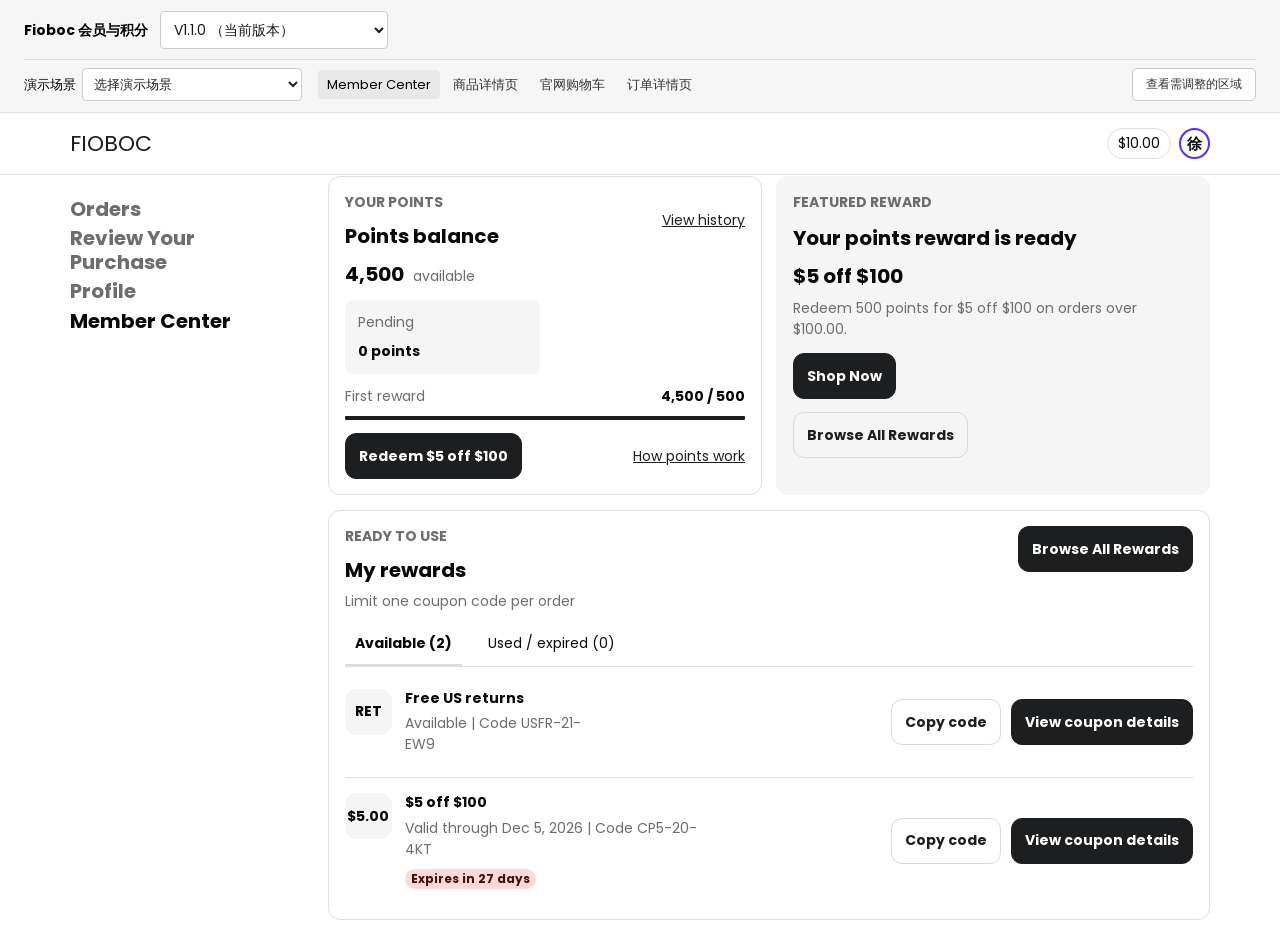
==== index.html @ 34e27735 "订单详情页积分显示调整" ====
<!doctype html>
<html lang="zh-CN">
<head>
<meta charset="utf-8"><meta name="viewport" content="width=device-width,initial-scale=1">
<title>FIOBOC 会员积分原型 · 会员中心、Rewards 与官网购物流程</title>
<link rel="stylesheet" href="./assets/styles.css">
</head>
<body data-project-version="1.1.0">
<header class="reviewbar">
  <div class="review-title">
    <label for="project-version"><strong>Fioboc 会员与积分</strong></label>
    <select id="project-version" aria-label="项目版本">
      <option value="1.1.0" selected>V1.1.0 （当前版本）</option>
      <option value="1.0.0">V1.0.0 （2026-11-04已交付）</option>
    </select>
  </div>
  <div class="current-review-tools">
    <label class="current-demo-controls" for="current-demo-scenario">
      演示场景
      <select id="current-demo-scenario">
        <option value="">选择演示场景</option>
        <optgroup label="Member Center">
          <option value="member-return">Free US returns · 使用退货券</option>
        </optgroup>
        <optgroup label="商品详情页">
          <option value="product-vip2">VIP2 已登录 · 会员基础折扣</option>
          <option value="product-guest">未登录 · 立即加入会员</option>
        </optgroup>
        <optgroup label="官网购物车">
          <option value="cart-rules">购物车 · 查看积分制度</option>
        </optgroup>
        <optgroup label="订单详情页">
          <option value="DEMO-26093">订单积分 · 待入账</option>
          <option value="DEMO-26095">订单积分 · 已入账</option>
          <option value="DEMO-26094">已取消订单 · 隐藏积分</option>
          <option value="DEMO-26096">一件已入账 · 一件待入账</option>
          <option value="DEMO-26097">一件已取消 · 一件待入账</option>
        </optgroup>
      </select>
    </label>
    <nav class="current-prototype-nav" aria-label="V1.1.0 原型页面">
      <button type="button" id="current-member-tab" aria-pressed="true">Member Center</button>
      <button type="button" id="current-product-tab" aria-pressed="false">商品详情页</button>
      <button type="button" id="current-cart-tab" aria-pressed="false">官网购物车</button>
      <button type="button" id="current-order-tab" aria-pressed="false">订单详情页</button>
    </nav>
    <button type="button" id="review-changes-toggle" class="review-changes-toggle" aria-pressed="false" aria-controls="review-changes-summary">查看需调整的区域</button>
  </div>
</header>
<main id="current-prototype" aria-label="V1.1.0 原型">
  <div class="return-member" id="current-member-content" lang="en">
    <header class="return-member-header">
      <div class="return-member-shell return-member-header-row">
        <span class="return-member-brand">FIOBOC</span>
        <div class="return-member-account">
          <span class="return-member-credit">$10.00</span>
          <span class="return-member-avatar" aria-label="Account avatar">徐</span>
        </div>
      </div>
    </header>
    <div class="return-member-shell return-member-layout">
      <aside class="return-member-nav" aria-label="Account sections">
        <button type="button" id="current-member-orders">Orders</button>
        <span>Review Your<br> Purchase</span>
        <span>Profile</span>
        <strong aria-current="page">Member Center</strong>
      </aside>
      <div class="return-member-content">
        <div class="return-member-overview">
          <section class="return-member-panel" aria-labelledby="return-points-title">
            <div class="return-points-heading">
              <div>
                <p class="return-member-kicker">Your points</p>
                <h1 id="return-points-title">Points balance</h1>
              </div>
              <button type="button" class="return-member-link" disabled>View history</button>
            </div>
            <p class="return-points-total"><strong>4,500</strong> <span>available</span></p>
            <div class="return-pending-points">
              <span>Pending</span>
              <strong>0 points</strong>
            </div>
            <div class="return-points-progress">
              <div><span>First reward</span><strong>4,500 / 500</strong></div>
              <progress aria-label="First reward progress" value="500" max="500"></progress>
            </div>
            <div class="return-points-actions">
              <button type="button" class="return-btn" disabled>Redeem $5 off $100</button>
              <button type="button" class="return-member-link" disabled>How points work</button>
            </div>
          </section>
          <section class="return-member-panel return-featured" aria-labelledby="return-featured-title">
            <p class="return-member-kicker">Featured reward</p>
            <h2 id="return-featured-title">Your points reward is ready</h2>
            <p class="return-featured-value"><strong>$5 off $100</strong></p>
            <p class="return-featured-description">Redeem 500 points for $5 off $100 on orders over $100.00.</p>
            <div class="return-featured-actions">
              <button type="button" class="return-btn" disabled>Shop Now</button>
              <button type="button" class="return-btn return-btn-secondary" disabled>Browse All Rewards</button>
            </div>
          </section>
        </div>
        <section class="return-member-panel return-member-rewards" aria-labelledby="return-rewards-title">
          <div class="return-rewards-heading">
            <div>
              <p class="return-member-kicker">Ready to use</p>
              <h2 id="return-rewards-title">My rewards</h2>
              <p>Limit one coupon code per order</p>
            </div>
            <button type="button" class="return-btn" disabled>Browse All Rewards</button>
          </div>
          <div class="return-reward-filters" role="group" aria-label="Reward status">
            <button type="button" id="return-rewards-available" aria-controls="return-available-list" aria-pressed="true">Available (2)</button>
            <button type="button" id="return-rewards-used" aria-controls="return-used-list" aria-pressed="false">Used / expired (0)</button>
          </div>
          <div id="return-available-list">
            <article class="return-member-reward">
              <div class="return-reward-info">
                <span class="return-reward-icon" aria-hidden="true">RET</span>
                <div>
                  <h3>Free US returns</h3>
                  <p>Available | Code <span id="return-row-code">USFR-21-EW9</span></p>
                </div>
              </div>
              <div class="return-reward-actions">
                <button type="button" class="return-btn return-btn-secondary" data-return-copy="return-row-code">Copy code</button>
                <button type="button" class="return-btn" id="return-details" aria-haspopup="dialog">View coupon details</button>
              </div>
            </article>
            <article class="return-member-reward">
              <div class="return-reward-info">
                <span class="return-reward-icon" aria-hidden="true">$5.00</span>
                <div>
                  <h3>$5 off $100</h3>
                  <p>Valid through Dec 5, 2026 | Code <span id="return-discount-row-code">CP5-20-4KT</span></p>
                  <span class="return-reward-expiry">Expires in 27 days</span>
                </div>
              </div>
              <div class="return-reward-actions">
                <button type="button" class="return-btn return-btn-secondary" data-return-copy="return-discount-row-code">Copy code</button>
                <button type="button" class="return-btn" id="return-discount-details" aria-haspopup="dialog">View coupon details</button>
              </div>
            </article>
          </div>
          <p id="return-used-list" class="return-rewards-empty" hidden>No used or expired rewards.</p>
        </section>
      </div>
    </div>
  </div>

  <section class="order-detail-page" id="current-order-detail" lang="en" aria-label="Order details" hidden></section>

  <dialog class="return-dialog" id="return-discount-dialog" aria-labelledby="return-discount-title">
    <section class="return-coupon" lang="en">
      <header class="return-coupon-heading">
        <h2 id="return-discount-title">$5 off $100</h2>
        <form method="dialog">
          <button type="submit" class="return-coupon-close" aria-label="Close coupon details" autofocus>
            <svg width="18" height="18" viewBox="0 0 20 20" fill="none" aria-hidden="true"><path d="m4 4 12 12M16 4 4 16" stroke="currentColor" stroke-width="1.7" stroke-linecap="round"/></svg>
          </button>
        </form>
      </header>
      <p class="return-coupon-label">Available coupon</p>
      <p>This coupon is valid through Dec 5, 2026.</p>
      <div class="return-code">
        <span>Coupon code</span>
        <strong id="return-discount-code">CP5-20-4KT</strong>
      </div>
      <footer class="return-coupon-actions">
        <button type="button" class="return-btn" data-return-copy="return-discount-code">Copy code</button>
      </footer>
    </section>
  </dialog>

  <dialog class="return-dialog" id="return-dialog" aria-labelledby="return-coupon-title">
    <section id="return-coupon" class="return-coupon" lang="en">
      <header class="return-coupon-heading">
        <h2 id="return-coupon-title">Free US returns</h2>
        <button type="button" id="return-coupon-close" class="return-coupon-close" aria-label="Close coupon details" autofocus>
          <svg width="18" height="18" viewBox="0 0 20 20" fill="none" aria-hidden="true"><path d="m4 4 12 12M16 4 4 16" stroke="currentColor" stroke-width="1.7" stroke-linecap="round"/></svg>
        </button>
      </header>
      <p class="return-coupon-label">Available coupon</p>
      <p>This coupon is valid through its expiration date.</p>
      <div class="return-code">
        <span>Coupon code</span>
        <strong id="return-code-value">USFR-21-EW9</strong>
        <p>Present this coupon code to a store associate for redemption.</p>
      </div>
      <details class="return-terms">
        <summary>Terms &amp; Conditions</summary>
        <p>Contact customer service with your coupon code and original US online order details to request a return.</p>
      </details>
      <footer class="return-coupon-actions">
        <button type="button" class="return-btn" id="return-copy-code">Copy code</button>
        <button type="button" class="return-btn return-btn-secondary" id="return-use">Use</button>
        <span class="return-copy-status" id="return-copy-status" role="status"></span>
      </footer>
    </section>

    <section id="return-composer" class="return-composer" aria-label="新邮件" hidden>
      <header class="return-mail-toolbar">
        <div class="return-mail-window-controls">
          <button type="button" id="return-mail-close" aria-label="关闭新邮件" title="关闭新邮件"></button>
          <span aria-hidden="true"></span><span aria-hidden="true"></span>
        </div>
        <div class="return-mail-tools" aria-hidden="true">
          <span>
            <svg viewBox="0 0 24 24"><path d="M10 5 3 12l7 7v-5c5 0 8 1 11 5 0-8-4-11-11-11Z"/></svg>
            <b>格式</b>
            <svg viewBox="0 0 24 24"><circle cx="12" cy="12" r="9"/><path d="M8 14c2 3 6 3 8 0M9 9h.1m5.8 0h.1"/></svg>
          </span>
          <span><svg viewBox="0 0 24 24"><rect x="2.5" y="4.5" width="19" height="15" rx="2"/><path d="M6 8h2m2 0h7M6 11h2m2 0h7"/></svg>⌄</span>
          <span><svg viewBox="0 0 24 24"><path d="m8 13 7-7a2.4 2.4 0 0 1 3.4 3.4l-9.2 9.2a3.8 3.8 0 0 1-5.4-5.4l10-10m4.6 9.6-7.3 7.3"/></svg>⌄</span>
          <span><svg viewBox="0 0 24 24"><circle cx="12" cy="12" r="9"/><path d="M12 16V8m-4 4 4-4 4 4"/></svg>⌄</span>
        </div>
        <button class="return-mail-send" type="button" aria-label="发送" disabled>
          <svg viewBox="0 0 24 24" aria-hidden="true"><path d="M12 20V4M5 11l7-7 7 7"/></svg>
        </button>
      </header>
      <div class="return-mail-fields">
        <div class="return-mail-field">
          <span>收件人：</span><strong class="return-mail-recipient">service@fioboc.com</strong>
        </div>
        <label class="return-mail-field"><span>抄送：</span><input type="text" autocomplete="off"></label>
        <label class="return-mail-field"><span>主题：</span><input type="text" id="return-mail-subject" lang="en" autocomplete="off"></label>
      </div>
      <textarea id="return-mail-body" lang="en" aria-label="邮件正文" spellcheck="false"></textarea>
    </section>
  </dialog>
</main>
<div id="delivered-prototype" hidden>
<div class="tools"><div class="row wrap"><label for="scenario">演示场景</label><select id="scenario"><option value="vip2">VIP2 · 标准账户</option><option value="member">Member · 待升级</option><option value="vip1">VIP1 · 标准账户</option><option value="vip3">VIP3 · 最高等级</option><option value="new">新客 · 尚未加入</option><option value="low">积分不足 · 120 分</option><option value="downgrade">退款降级 · VIP2 $540</option><option value="expiry">即将到期 / 过期券</option><option value="storecoupon">优惠券 · 已兑换 $5 券</option><option value="legacycredit">历史忠诚度积分 · 50</option><option value="legacycreditzero">历史忠诚度积分 · 已用完</option></select><span class="hint muted">仅使用虚构数据，操作不会影响真实店铺</span></div><nav class="reviewnav" aria-label="原型页面"><button data-action="auth-open" data-id="auth" aria-pressed="false">注册 / 登录</button><button data-action="rewards-guide-open" aria-pressed="false">Rewards 制度介绍</button><button data-role="storefront">官网购物车</button><button data-action="checkout-open" aria-pressed="false">官网结账页</button><button data-role="customer" class="active">账户会员页</button></nav><div class="row"><button id="advance">推进 30 天</button><button id="reset">重置演示</button><button id="desktop" class="active" aria-pressed="true">桌面</button><button id="mobile" aria-pressed="false">手机</button></div></div>
<div id="stage" class="stage"></div><div id="modalhost"></div><div id="toasthost" aria-live="polite"></div>
</div>
<script src="./assets/prototype.js"></script>
<script src="./assets/app.js"></script>
</body>
</html>
---- assets/styles.css ----
:root{--ink:#171917;--muted:#70736d;--line:#e2e4df;--paper:#fff;--ground:#f7f8f5;--sand:#e8dfcb;--accent:#a45131;--green:#286b52;--red:#a33535;--radius:9px}*{box-sizing:border-box}body{margin:0;font:14px/1.6 Arial,"PingFang SC","Microsoft YaHei",sans-serif;color:var(--ink);background:#eeefeb}button,input,select{font:inherit}button,a,select{cursor:pointer}button{border:0}a{color:inherit;text-decoration:none}button:focus-visible,a:focus-visible,input:focus-visible,select:focus-visible{outline:3px solid #9a6a41;outline-offset:3px}button:disabled{cursor:not-allowed;opacity:.45}h1,h2,h3,p{margin:0}h1{font-size:32px;line-height:1.3;letter-spacing:-1px}h2{font-size:21px;line-height:1.4}h3{font-size:16px}small,.small{font-size:12px}.muted{color:var(--muted)}.eyebrow{font-size:11px;letter-spacing:2px;font-weight:600;text-transform:uppercase}.num{font-variant-numeric:tabular-nums}.row{display:flex;gap:12px;align-items:center}.between{justify-content:space-between}.wrap{flex-wrap:wrap}.stack{display:grid;gap:16px}.btn{padding:11px 20px;background:var(--ink);color:white;border:1px solid var(--ink);border-radius:3px;line-height:1.4}.btn.secondary{background:transparent;color:var(--ink);border-color:#c9cdc5}.btn.light{background:white;color:var(--ink);border-color:white}.btn.subtle{border:0;background:transparent;color:var(--ink);padding:8px 0}.btn.small{padding:7px 12px}.btn.danger{background:var(--red);border-color:var(--red)}.link{background:none;color:var(--ink);padding:0;border:0;text-decoration:underline;text-underline-offset:4px}.pill{display:inline-flex;align-items:center;gap:6px;font-size:11px;padding:3px 9px;border-radius:3px;background:#edf0ea;color:#51594d}.pill.green{background:#e7f1eb;color:var(--green)}.pill.sand{background:#ece5d5;color:#6d5837}.pill.red{background:#f9eae7;color:var(--red)}.dot{width:6px;height:6px;background:currentColor;border-radius:50%}.reviewbar{background:#272b28;color:#e9ede7;padding:12px 26px;display:flex;align-items:center;justify-content:space-between;gap:12px;flex-wrap:wrap}.review-title{display:flex;gap:12px;align-items:center}.version{background:#c9ad80;color:#1c211b;width:30px;height:30px;display:grid;place-items:center;border-radius:3px;font-size:13px;font-weight:600}.reviewnav{display:flex;gap:5px}.reviewnav button{background:transparent;color:#b7beb3;font-size:12px;padding:7px 13px;border-radius:4px}.reviewnav button.active{color:white;background:#424b41}.tools{padding:10px 26px;background:#f2f3ef;border-bottom:1px solid #d9ded4;display:flex;justify-content:space-between;align-items:center;gap:10px;flex-wrap:wrap;font-size:12px}.tools select{font-size:12px;padding:5px 24px 5px 9px;background:white;border:1px solid #d6dbd1;border-radius:3px;max-width:210px}.tools button{font-size:12px;background:transparent;color:#56604e;padding:5px 9px;border:1px solid #d6dbd1;border-radius:3px}.tools .active{background:#dfe4d8}.stage{background:white;max-width:1600px;margin:auto;transition:max-width .2s}.stage.mobile{max-width:390px;margin:22px auto;box-shadow:0 8px 36px #24301a1c;border:1px solid #d9ded3;border-radius:18px;overflow:hidden}.announcement{font-size:10px;letter-spacing:1.2px;text-align:center;background:#080a08;color:#f5f5f2;padding:7px}.brandbar{height:81px;display:flex;align-items:center;justify-content:space-between;padding:0 38px;border-bottom:1px solid var(--line);gap:30px}.logo{font:500 28px Arial;letter-spacing:2px}.brandnav{display:flex;gap:27px;font-size:11px;letter-spacing:.5px}.brandnav .current{border-bottom:1px solid var(--ink);padding-bottom:7px}.brandicons{display:flex;gap:22px;font-size:19px}.brandicons button{background:none;padding:0;line-height:1;color:var(--ink)}.workspace{max-width:1300px;margin:auto;display:grid;grid-template-columns:222px 1fr;min-height:780px}.sidebar{padding:36px 26px;border-right:1px solid var(--line);background:#fcfcfa}.avatar{height:45px;width:45px;display:grid;place-items:center;background:#e9ebdf;color:#535d4b;border-radius:50%;font-size:16px;margin-bottom:14px}.sidebar strong{font-size:13px}.sidetitle{font-size:10px;color:#868b80;letter-spacing:1.5px;margin:27px 0 9px}.sidebuttons{display:grid;gap:5px}.sidebuttons button{display:flex;justify-content:space-between;align-items:center;background:none;text-align:left;color:#626a5c;padding:11px 12px;border-radius:4px;font-size:13px}.sidebuttons button.active{color:var(--ink);background:#ecf0e5;font-weight:600}.sidebarfoot{border-top:1px solid var(--line);margin-top:40px;padding-top:20px;font-size:11px}.sidecode{font-size:10px;letter-spacing:.5px;color:#8a8e84}.main{padding:36px 38px 50px;min-width:0}.pagehead{margin-bottom:25px}.pagehead .eyebrow{color:var(--accent);margin-bottom:7px}.pagehead p{margin-top:9px;color:var(--muted);font-size:13px}.hero-grid{display:grid;grid-template-columns:1.38fr 1fr;gap:18px}.tiercard{background:#20261e;color:white;padding:27px 29px;border-radius:var(--radius);position:relative;overflow:hidden;min-height:235px}.tiercard:after{content:"F";position:absolute;right:0;top:-55px;font:300 300px Georgia;color:#fff;opacity:.025;pointer-events:none}.tiercard .eyebrow{color:#c4cbbd}.tiercard .tier{font-size:38px;letter-spacing:2px;font-weight:400;line-height:1.2;margin-top:11px}.tiercard .pill{background:#3d4635;color:#e2d7bc}.tierbottom{margin-top:24px}.tierbottom .muted{color:#b4c0a7}.track{height:4px;background:#55604b;margin:11px 0 8px;overflow:hidden;border-radius:2px}.track span{display:block;height:100%;background:#dcc6a3}.pointcard{border:1px solid var(--line);padding:27px 26px;border-radius:var(--radius);display:flex;flex-direction:column}.pointnumber{font-size:44px;line-height:1.3;letter-spacing:-1px;margin:8px 0 2px}.pointnumber span{font-size:12px;color:var(--muted);letter-spacing:0;margin-left:6px}.pointfooter{margin-top:auto;padding-top:16px;display:flex;justify-content:space-between;gap:10px;border-top:1px solid var(--line);font-size:11px}.pointfooter strong{display:block;font-size:16px;font-weight:500;margin-top:4px}.benefitstrip{display:grid;grid-template-columns:repeat(3,1fr);gap:12px;margin:19px 0 31px;padding:17px 0;border-bottom:1px solid var(--line)}.benefitstrip>div{display:flex;gap:11px;align-items:center}.benefitstrip .icon{font-size:19px;color:#59644f;width:27px}.benefitstrip strong{font-size:12px;font-weight:500}.sectionhead{display:flex;justify-content:space-between;align-items:center;gap:15px;margin:26px 0 17px}.sectionhead span{color:var(--muted);font-size:12px}.rewardgrid{display:grid;grid-template-columns:repeat(3,1fr);gap:16px}.reward{border:1px solid var(--line);border-radius:var(--radius);overflow:hidden;display:flex;flex-direction:column}.reward-art{height:100px;background:#f2f3ed;display:grid;place-items:center;position:relative}.reward-art.coupon{background:#ebe5d8}.ticket{border:1px solid #b4a58b;padding:6px 28px;font:400 30px Georgia;position:relative;color:#6c5a3c}.ticket:before,.ticket:after{content:"";position:absolute;border:1px solid #b4a58b;border-radius:50%;width:12px;height:12px;top:calc(50% - 6px);background:#ebe5d8}.ticket:before{left:-7px}.ticket:after{right:-7px}.reward-symbol{font-size:35px;font-weight:400;line-height:1}.rewardbody{padding:17px 19px;display:flex;flex:1;flex-direction:column}.rewardbody p{font-size:11px;color:var(--muted);margin:6px 0 15px}.rewardbody .row{margin-top:auto}.rewardbody .cost{font-size:15px;font-weight:600}.rewardbody .cost small{font-size:10px;font-weight:400;color:var(--muted)}.notice{padding:13px 16px;border-radius:4px;background:#f4f5ef;color:#616b57;font-size:12px;margin:18px 0}.notice.warn{background:#fbf2e8;color:#8c5429}.notice.error{background:#fcf0ed;color:var(--red)}.notice.success{background:#edf5ed;color:var(--green)}.feature-note{border-top:1px solid var(--line);padding:24px 0 0;margin-top:28px;display:flex;gap:28px;align-items:center}.feature-note h3{font-size:16px}.feature-note p{font-size:12px;color:var(--muted);margin:6px 0}.feature-note .box{background:#f1f2ed;width:55px;height:55px;display:grid;place-items:center;font-size:22px;flex-shrink:0}.footer{border-top:1px solid var(--line);padding:22px 38px;color:#95998f;font-size:10px;display:flex;justify-content:space-between;gap:16px}.footer .links{display:flex;gap:18px}.tablewrap{overflow:auto;border:1px solid var(--line);border-radius:6px}table{width:100%;border-collapse:collapse;font-size:12px}th{text-align:left;background:#f6f7f3;font-weight:500;color:#68705f}th,td{padding:14px 16px;border-bottom:1px solid var(--line);white-space:nowrap}tr:last-child td{border-bottom:0}.activecol{background:#f1f4eb}.panel{border:1px solid var(--line);padding:24px;border-radius:var(--radius)}.tabs{display:flex;gap:20px;border-bottom:1px solid var(--line);margin:18px 0 23px}.tabs button{background:transparent;color:var(--muted);padding:10px 0;font-size:12px}.tabs button.active{color:var(--ink);border-bottom:2px solid var(--ink)}.ledger{padding:17px 0;border-bottom:1px solid var(--line);display:flex;justify-content:space-between;gap:15px}.ledger strong{font-size:13px;font-weight:500}.ledger .change{font-size:17px;font-weight:500;white-space:nowrap}.positive{color:var(--green)}.negative{color:var(--red)}.wallet-grid{display:grid;grid-template-columns:1fr 1fr;gap:15px}.wallet{border:1px solid var(--line);border-radius:5px;padding:20px;display:grid;gap:10px;position:relative}.wallet-code{font-family:monospace;background:#f5f6f0;padding:9px;font-size:12px;letter-spacing:1px;border:1px dashed #c8cec0}.empty{text-align:center;padding:60px 20px;background:#f8f9f5;border:1px dashed #d6dcd0;border-radius:6px}.empty h3{margin-bottom:8px}.empty p{color:var(--muted);font-size:12px;margin-bottom:20px}.form-field{display:grid;gap:7px;margin:15px 0}.form-field label{font-size:12px;font-weight:500}.form-field input,.form-field select{width:100%;padding:11px 12px;border:1px solid #cfd4c8;background:white;border-radius:3px;color:var(--ink)}.check{display:flex;align-items:flex-start;gap:9px;margin:16px 0;font-size:12px}.check input{margin-top:4px;accent-color:var(--ink)}.joinlayout{display:grid;grid-template-columns:1.05fr 1fr;gap:44px}.joinhero{background:#e8e2d5;min-height:540px;padding:40px;position:relative;overflow:hidden}.joinhero h1{font-size:43px;font-weight:400;margin-top:25px;line-height:1.35}.joinhero p{color:#6e685b;margin-top:14px}.joinhero .bigf{position:absolute;bottom:-120px;right:-25px;font:400 430px Georgia;opacity:.05}.joinstep{font-size:11px;color:var(--accent);margin-bottom:12px;letter-spacing:1px}.joinform{padding:27px 0;max-width:400px}.joinform .btn{width:100%}.checkout-grid{display:grid;grid-template-columns:1fr 340px;gap:25px}.product{display:flex;gap:15px;padding:20px 0;border-bottom:1px solid var(--line)}.product-art{width:78px;height:95px;background:#e6e7dd;display:grid;place-items:center;font-size:24px;color:#878f7c;flex-shrink:0}.product p{font-size:11px;color:var(--muted);margin:5px 0}.quantity{display:flex;align-items:center;border:1px solid #ccd2c4;width:105px;justify-content:space-between;margin-top:10px}.quantity button{background:white;padding:4px 11px}.quantity span{font-size:12px}.summary{background:#f5f6f0;border:1px solid #e3e7dc;border-radius:7px;padding:24px;align-self:start}.summary-line{display:flex;justify-content:space-between;font-size:12px;margin:12px 0;gap:15px}.total{font-size:22px;border-top:1px solid #d6ddcc;padding-top:16px;margin-top:18px}.candidate{display:flex;justify-content:space-between;align-items:flex-start;padding:13px 14px;border:1px solid #dbe1d2;margin:8px 0;border-radius:4px;gap:12px;font-size:12px}.candidate.chosen{border-color:#738161;background:#f2f5ec}.candidate p{font-size:10px;color:var(--muted);margin-top:3px}.checkout-grid .btn{width:100%}.pos-main,.support-main,.notes-main{max-width:1190px;margin:auto;padding:38px}.appheader{padding:23px 38px;border-bottom:1px solid var(--line);display:flex;justify-content:space-between;align-items:center;background:#fcfcfa}.pos-grid{display:grid;grid-template-columns:1fr 380px;gap:24px}.searchbar{display:flex;gap:10px;margin:20px 0}.searchbar input{flex:1;width:0;border:1px solid #cbd2c2;padding:11px 15px;border-radius:4px}.pos-card{background:#f4f6ee;padding:22px;margin-top:20px;border:1px solid #dce3d1;border-radius:7px}.pos-metrics{display:flex;gap:36px;margin-top:20px}.pos-metrics b{display:block;font-size:23px;font-weight:500}.timeline{border-left:1px solid #ced6c3;padding-left:22px;margin:24px 0}.timeline>div{padding:0 0 23px;position:relative}.timeline>div:before{content:"";position:absolute;left:-27px;top:7px;width:9px;height:9px;background:#8e9c80;border:2px solid white;border-radius:50%}.timeline strong{font-size:13px}.timeline p{font-size:11px;color:var(--muted);margin:5px 0}.support-grid{display:grid;grid-template-columns:1fr 1.2fr;gap:24px}.notegrid{display:grid;grid-template-columns:repeat(2,1fr);gap:20px}.notegrid h3{margin-bottom:12px}.notegrid ul{padding-left:18px;margin:10px 0;font-size:12px;color:#59634f}.notegrid li{margin:10px 0}.flow{display:flex;align-items:center;gap:8px;flex-wrap:wrap;margin:20px 0}.flow span{background:#edf0e6;padding:8px 11px;border-radius:3px;font-size:12px}.modal-backdrop{position:fixed;inset:0;background:#14200dd0;display:grid;place-items:center;padding:20px;z-index:50;backdrop-filter:blur(2px)}.modal{background:white;border-radius:9px;padding:32px;max-width:510px;width:100%;max-height:88vh;overflow:auto;box-shadow:0 15px 70px #0004}.modal h2{margin:10px 0 14px}.modal p{font-size:13px;color:#6b7164;line-height:1.8}.modal .actions{display:flex;justify-content:flex-end;gap:10px;margin-top:26px}.modal .detail{background:#f3f5ee;padding:15px;margin:18px 0;border-radius:4px;font-size:12px}.modal .close{background:transparent;font-size:23px;padding:0 5px;float:right;color:#7b8372}.toast{position:fixed;bottom:25px;left:50%;transform:translateX(-50%);background:#26311f;color:white;padding:12px 22px;border-radius:5px;z-index:100;font-size:13px;max-width:90vw;box-shadow:0 5px 20px #0002}.sr-only{position:absolute;width:1px;height:1px;padding:0;overflow:hidden;clip:rect(0,0,0,0);white-space:nowrap}.account-settings{max-width:580px}.user-live{margin-top:15px;font-size:11px;color:#68705e}.mobile .brandbar{padding:0 19px;height:63px}.mobile .brandnav{display:none}.mobile .brandicons{gap:15px}.mobile .logo{font-size:24px}.mobile .announcement{font-size:8px}.mobile .workspace{display:block;min-height:600px}.mobile .sidebar{padding:13px 16px;border-right:0;border-bottom:1px solid var(--line)}.mobile .sidebar .profile,.mobile .sidetitle,.mobile .sidebarfoot{display:none}.mobile .sidebuttons{display:flex;overflow:auto;gap:13px}.mobile .sidebuttons button{white-space:nowrap;font-size:11px;padding:7px}.mobile .sidebuttons button span{display:none}.mobile .main{padding:25px 19px 30px}.mobile h1{font-size:26px}.mobile .hero-grid,.mobile .rewardgrid,.mobile .wallet-grid,.mobile .joinlayout,.mobile .checkout-grid,.mobile .pos-grid,.mobile .support-grid,.mobile .notegrid{grid-template-columns:1fr}.mobile .tiercard{min-height:230px;padding:24px}.mobile .pointcard{min-height:200px}.mobile .benefitstrip{grid-template-columns:1fr;gap:14px}.mobile .reward{display:grid;grid-template-columns:95px 1fr}.mobile .reward-art{height:100%}.mobile .ticket{padding:3px 14px;font-size:25px}.mobile .feature-note{gap:14px}.mobile .footer{padding:22px 19px;flex-direction:column}.mobile .footer .links{flex-wrap:wrap}.mobile .joinhero{min-height:295px;padding:30px}.mobile .joinhero h1{font-size:35px}.mobile .joinform{padding:0}.mobile .joinhero .bigf{font-size:240px;bottom:-130px}.mobile .pos-main,.mobile .support-main,.mobile .notes-main{padding:25px 19px}.mobile .appheader{padding:20px 19px;gap:10px;flex-wrap:wrap}.mobile .summary{width:100%}.mobile .pos-metrics{gap:22px}.mobile .sectionhead{align-items:flex-start}.mobile .sectionhead span{max-width:140px;text-align:right}
@media(max-width:850px){.reviewbar{padding:12px 16px}.tools{padding:10px 16px}.reviewnav{width:100%;justify-content:space-between}.tools .hint{display:none}.brandnav{display:none}.workspace{grid-template-columns:180px 1fr}.sidebar{padding:28px 17px}.main{padding:28px 22px}.hero-grid,.checkout-grid,.joinlayout,.support-grid,.pos-grid{grid-template-columns:1fr}.rewardgrid{grid-template-columns:1fr 1fr}.pos-main,.support-main,.notes-main{padding:28px}.benefitstrip{gap:10px}.benefitstrip>div{align-items:flex-start}.notegrid{grid-template-columns:1fr}.brandbar{padding:0 22px}}
@media(max-width:580px){.review-title .small{display:none}.reviewnav button{padding:6px 8px}.workspace{display:block}.sidebar{padding:12px 16px;border-right:0;border-bottom:1px solid var(--line)}.sidebar .profile,.sidebar .sidetitle,.sidebarfoot{display:none}.sidebuttons{display:flex;overflow:auto;gap:10px}.sidebuttons button{white-space:nowrap;padding:7px;font-size:12px}.sidebuttons button span{display:none}.brandbar{height:65px;padding:0 19px}.main{padding:26px 19px}.brandicons{gap:16px}.hero-grid,.rewardgrid,.wallet-grid{grid-template-columns:1fr}.benefitstrip{grid-template-columns:1fr;gap:12px}h1{font-size:26px}.stage.mobile{margin:15px auto;max-width:calc(100% - 20px)}.footer{padding:20px;flex-direction:column}.footer .links{flex-wrap:wrap}.joinhero{min-height:310px;padding:30px}.joinhero h1{font-size:36px}.tools{font-size:11px}.pos-main,.support-main,.notes-main{padding:25px 19px}.appheader{padding:20px;gap:10px;flex-wrap:wrap}.summary{padding:20px}.modal{padding:23px}.modal .actions{flex-wrap:wrap}.feature-note{gap:15px}.sectionhead{align-items:flex-start}}
@media print{.reviewbar,.tools,.sidebar,.brandicons,.modal-backdrop,.toast{display:none!important}.workspace{display:block}.stage{max-width:none}.main{padding:25px}.btn{display:none}.pagehead{break-after:avoid}.reward,.panel,.hero-grid{break-inside:avoid}}

@font-face{font-family:Poppins;font-weight:400;font-style:normal;font-display:swap;src:url(fonts/poppins-regular.woff2) format('woff2')}
@font-face{font-family:Poppins;font-weight:700;font-style:normal;font-display:swap;src:url(fonts/poppins-bold.woff2) format('woff2')}
/* Account page tokens measured from the specified, logged-in Fioboc page. */
:root{--ink:#000;--muted:rgba(0,0,0,.56);--line:#dfdfdf;--paper:#fff;--ground:#fff;--sand:#f5f5f5;--accent:#000;--green:#000;--radius:16px;--account-shadow:0 0 0 .5px rgba(0,0,0,.08),0 2px 12px rgba(0,0,0,.08)}
body{background:#fff;color:#000;font-family:Poppins,Arial,"PingFang SC",sans-serif;font-size:14px;line-height:1.35}
button,input,select{font-family:inherit}.reviewbar{background:#f6f6f6;color:#000;border-bottom:1px solid #dfdfdf;padding:11px 24px}.review-title .small{color:#767676!important}.version{background:#e8e8e8;color:#000;border-radius:4px}.reviewnav button{color:#666;background:transparent}.reviewnav button.active{background:#e8e8e8;color:#000}.tools{background:#fff;border-color:#dfdfdf;padding:10px 24px}.tools button,.tools select{border-color:#ccc;color:#555}.tools .active{background:#eee}.stage{max-width:none;background:#fff}.stage.mobile{border-radius:0;margin:24px auto;box-shadow:0 0 0 1px #ddd;overflow:hidden}.presentation .reviewbar,.presentation .tools{display:none}
h1,h2{font-size:20px;font-weight:700;line-height:24px;letter-spacing:0}h3{font-size:14px;font-weight:700;line-height:18.9px}.small,small{font-size:14px}.eyebrow{letter-spacing:0;font-size:12px;font-weight:400}.btn{background:#000;border:1px solid #000;color:#fff;border-radius:12px;padding:12px 18px;font-size:14px;font-weight:400;line-height:18.9px}.btn.secondary{background:#fff;color:#000;border-color:#dfdfdf}.btn.small{font-size:13px;padding:8px 14px}.link{font-size:14px;text-underline-offset:3px}.pill,.pill.sand,.pill.green{color:#000;background:#f5f5f5;border:1px solid #e5e5e5;border-radius:6px;font-size:12px;padding:4px 9px}.pill.red{color:#a33535;background:#fff3f3}.positive{color:#000}.notice{background:#f7f7f7;color:#686868;font-size:14px;line-height:1.5;border-radius:8px}.notice.success{background:#f5f5f5;color:#000}.notice.warn{background:#f7f7f7;color:#555}.notice.error{background:#fff4f2;color:#a33535}.notice .link{font-size:inherit}.toast{background:#222;border-radius:12px;font-size:14px}
.account-header{height:64px;background:white}.account-header-inner{height:100%;max-width:1168px;margin:auto;display:flex;align-items:center;justify-content:space-between}.account-logo{display:block;width:80px;height:16px}.profile-link{width:32px;height:32px;padding:0;background:transparent;border:0;color:#777;border-radius:50%;display:grid;place-items:center}.profile-link svg{width:32px;height:32px}.account-layout{max-width:1168px;margin:0 auto;display:grid;grid-template-columns:165px minmax(0,1fr);gap:24px;align-items:start}.account-nav{padding-top:24px;display:grid;gap:6px}.account-nav a,.account-nav button{display:block;background:transparent;text-align:left;font-family:inherit;color:rgba(0,0,0,.56);font-size:20px;line-height:24px;font-weight:700;padding:0;border:0;white-space:normal}.account-nav .selected{color:#000}.account-main{padding:24px 0 0;min-width:0;display:grid;gap:16px;align-content:start}.account-card{background:#fff;border:0;border-radius:16px;padding:16px;box-shadow:var(--account-shadow);min-width:0}.account-card h2{margin:0}.account-card p{color:rgba(0,0,0,.56);font-size:14px;line-height:1.35;margin-top:8px}.account-card .sectionhead{margin:0 0 14px;align-items:center}.account-card .sectionhead .link{font-size:14px}.account-identity{display:flex;align-items:center;gap:14px;min-height:53px}.account-avatar{height:32px;width:32px;display:grid;place-items:center;border-radius:50%;background:#f7f7f7;border:1px solid #e7e7e7;font-size:16px;flex-shrink:0}.account-identity .identity-text{flex:1;min-width:0}.account-identity .identity-text .row{gap:10px;flex-wrap:wrap}.account-identity p{margin-top:9px}.account-identity .identity-actions{display:flex;flex-wrap:wrap;gap:14px;align-items:center;font-size:14px}.account-tier-row{display:grid;grid-template-columns:1fr 1.15fr 1fr;gap:24px;border-top:1px solid #dfdfdf;padding-top:16px;margin-top:16px}.account-tier-row .label{display:block;color:rgba(0,0,0,.56);font-size:14px;margin-bottom:8px}.account-tier-row strong{font-size:16px;font-weight:700}.account-progress{height:4px;background:#eee;border-radius:2px;overflow:hidden;margin:10px 0}.account-progress span{display:block;height:100%;background:#000}.account-tier-row p{font-size:13px;margin-top:6px}.point-columns{display:grid;grid-template-columns:repeat(3,minmax(0,1fr));gap:24px;border-top:1px solid #dfdfdf;margin-top:20px;padding-top:16px}.point-columns .label{display:block;font-size:14px;color:rgba(0,0,0,.56);margin-bottom:7px}.point-columns strong{font-size:24px;line-height:32px}.point-columns .unit{font-size:14px;margin-left:7px;font-weight:400;color:#707070}.point-columns p{font-size:13px}.account-point-actions{display:flex;align-items:center;gap:12px;flex-wrap:wrap;margin-top:21px}.account-point-actions .link{margin-left:auto}.account-ledger{display:flex;justify-content:space-between;gap:16px;padding:14px 0;border-top:1px solid #dfdfdf}.account-ledger strong{font-weight:400;font-size:14px}.account-ledger p{margin-top:6px;font-size:13px}.account-ledger .delta{font-size:16px;white-space:nowrap}.account-ledger .status{display:block;font-size:12px;margin-top:7px;color:#767676}.account-rules{list-style:none;padding:0;margin:12px 0 0}.account-rules li{display:grid;grid-template-columns:12px minmax(0,1fr);gap:12px;padding:14px 0;border-top:1px solid #dfdfdf;line-height:1.45}.account-rules li:last-child{padding-bottom:0}.account-rules .rule-index{color:rgba(0,0,0,.56);font-size:14px}.account-rules strong{font-size:14px;font-weight:700}.account-rules p{font-size:14px;line-height:1.55}.account-main .pagehead{margin:0 0 20px}.account-main .pagehead .eyebrow{display:none}.account-main .pagehead h1{font-size:20px;line-height:24px;font-weight:700;letter-spacing:0}.account-main .pagehead p{font-size:14px;line-height:1.35;margin-top:8px}.account-breadcrumb{display:flex;align-items:center;gap:9px;color:#777;font-size:14px;margin-bottom:16px}.account-breadcrumb .link{color:#777}.account-main .rewardgrid{grid-template-columns:repeat(2,minmax(0,1fr));gap:16px}.account-main .reward{border:1px solid #dfdfdf;box-shadow:none;border-radius:12px}.account-main .reward-art{display:none}.account-main .rewardbody{padding:20px}.account-main .rewardbody h3{font-size:16px;line-height:24px}.account-main .rewardbody p{font-size:14px;margin:10px 0 20px}.account-main .rewardbody .cost{font-size:16px}.account-main .rewardbody .cost small{font-size:13px}.account-main .reward .reward-summary{display:block;font-size:30px;font-weight:700;line-height:1.2;margin-bottom:15px}.account-main .tabs{gap:24px;margin:18px 0 23px}.account-main .tabs button{font-size:14px;padding:10px 0;color:#767676}.account-main .tabs button.active{color:#000}.account-main th,.account-main td{font-size:14px;padding:14px 16px}.account-main th{color:#707070;background:#f7f7f7}.account-main .activecol{background:#f7f7f7}.account-main .panel{border-radius:12px;border-color:#dfdfdf;padding:16px}.account-main .wallet,.account-main .empty{border-radius:12px}.account-main .wallet-code{background:#f7f7f7;border-color:#d6d6d6}.account-main .ledger p{font-size:14px}.account-main .ledger .change{font-size:16px}.account-main .joinlayout{display:block}.account-main .joinhero{display:none}.account-main .joinform{padding:0;max-width:540px;margin:0}.account-main .joinstep{font-size:12px;color:#767676;letter-spacing:0}.account-main .joinform .small{font-size:14px}.account-main .form-field label,.account-main .check{font-size:14px}.account-main .form-field input,.account-main .form-field select{border-color:#ccc;border-radius:8px}.account-main .form-field input{min-height:48px}.account-main .joinform .notice{margin:18px 0}.account-footer{max-width:1168px;margin:44px auto 0;padding:22px 0 40px;display:flex;align-items:center;gap:26px;color:#707070;font-size:14px}.account-footer .country{color:#000;display:flex;align-items:center;gap:7px;background:none;padding:0}.account-footer .country svg{width:12px;height:12px}.account-footer .link{color:#707070;text-decoration:none;font-size:14px}.account-footer .link:hover{text-decoration:underline}.account-footer .footer-links{display:flex;gap:24px;flex-wrap:wrap}
/* Storefront remains in the www.fioboc.com shell, outside Customer Accounts. */
.store-announcement{background:#1e1e1e;color:#fff;font-size:13px;text-align:center;padding:10px 180px 10px 20px;position:relative;line-height:20px}.store-announcement .region{position:absolute;right:50px;top:10px;font-size:13px}.store-header{display:flex;align-items:center;justify-content:space-between;gap:30px;min-height:78px;padding:0 60px;border-bottom:1px solid #e5e5e5;background:white}.store-logo{width:140px;height:28px;display:block}.store-nav{display:flex;gap:28px;align-items:center;font-size:16px;line-height:24px;font-weight:400}.store-nav .sale{color:#b54840}.store-icons{display:flex;gap:20px;align-items:center}.store-icons button{background:none;width:25px;height:25px;padding:0;display:grid;place-items:center;color:#000}.store-icons svg{width:24px;height:24px;fill:none;stroke:currentColor;stroke-width:1.3}.store-main{max-width:1168px;margin:auto;padding:46px 0 56px;min-width:0}.store-main h1{font-size:28px;line-height:38px;letter-spacing:0;font-weight:700}.store-main .pagehead .eyebrow{display:none}.store-main .summary{background:#f7f7f7;border-color:#eee;border-radius:3px}.store-main .summary-line{font-size:14px;line-height:1.5}.store-main .summary-line.total{font-size:22px}.store-main .btn{border-radius:3px}.store-main .quantity{border-color:#ccc}.store-main .product-art{background:#f3f3f3;color:#999}.store-main .product p{font-size:13px;line-height:1.5}.store-main .small{font-size:13px}.store-main .notice{background:#f7f7f7}.store-main .candidate{border-color:#ddd;border-radius:3px;font-size:14px}.store-main .candidate.chosen{border-color:#000;background:#fafafa}.store-main .candidate p{font-size:12px;line-height:1.4}.store-main .form-field label{font-size:14px}.store-main .form-field input,.store-main .form-field select{border-color:#ccc;border-radius:3px}.store-main .checkout-grid{grid-template-columns:1fr 390px;gap:48px}.store-footer{border-top:1px solid #e5e5e5;padding:36px 60px 28px}.store-footer-head{max-width:1168px;margin:0 auto 28px;display:grid;grid-template-columns:repeat(3,1fr);gap:45px}.store-footer h3{font-size:14px;font-weight:700}.store-footer a{font-size:14px;display:block;color:#707070;margin-top:12px}.store-footer small{font-size:12px;color:#929292;display:block;max-width:1168px;margin:auto}.store-footer .store-return-link{font-size:14px;text-decoration:underline;margin-top:14px;background:none;padding:0;text-align:left}
.modal-backdrop{background:rgba(0,0,0,.45);backdrop-filter:none}.modal{border-radius:16px;padding:24px;box-shadow:var(--account-shadow);max-width:520px}.modal h2{font-size:20px;line-height:24px;margin:12px 0 16px}.modal p,.modal .detail{font-size:14px;line-height:1.5}.modal .detail{background:#f7f7f7;border-radius:8px}.modal .eyebrow{display:none}.modal .actions{margin-top:24px}.modal .form-field label{font-size:14px}.modal .close{font-size:24px}.account-settings{max-width:none}.pos-main,.support-main,.notes-main{line-height:1.5}.appheader .logo{font-family:inherit}.panel{border-color:#dfdfdf}.pos-card{background:#f7f7f7;border-color:#e7e7e7}.summary{background:#f7f7f7;border-color:#e5e5e5}.tablewrap{border-color:#dfdfdf}.timeline{border-color:#ddd}.timeline>div:before{background:#888}.notegrid .muted,.notegrid ul{color:#707070}.flow span{background:#f5f5f5;color:#555}.joinhero{background:#f7f7f7}
@media(max-width:1250px){.account-header-inner,.account-layout,.account-footer,.store-main{margin-left:32px;margin-right:32px}.store-header{padding-left:32px;padding-right:32px}.store-nav{gap:18px;font-size:14px}.store-main .checkout-grid{gap:28px;grid-template-columns:1fr 340px}}
@media(max-width:950px){.store-nav{display:none}.account-layout{grid-template-columns:140px minmax(0,1fr);gap:24px}.account-nav a,.account-nav button{font-size:18px}.account-tier-row{grid-template-columns:1fr 1fr}.account-tier-row>div:last-child{grid-column:1/-1}.account-identity .identity-actions .link{font-size:13px}.store-main .checkout-grid{grid-template-columns:1fr}.point-columns{gap:16px}}
@media(max-width:700px){.account-header{height:64px}.account-header-inner,.account-layout,.account-footer{margin-left:16px;margin-right:16px}.account-layout{display:block}.account-nav{display:flex;padding-top:16px;gap:16px;overflow:auto;align-items:center;padding-bottom:4px;white-space:nowrap}.account-nav a,.account-nav button{font-size:20px;line-height:24px;font-weight:700;flex-shrink:0;white-space:nowrap}.account-main{padding-top:24px;gap:16px}.account-card{padding:16px}.account-identity{flex-wrap:wrap}.account-identity .identity-text .row h2{font-size:20px}.account-identity .identity-actions{margin-left:46px;font-size:13px}.account-tier-row{grid-template-columns:1fr;gap:18px}.account-tier-row>div:last-child{grid-column:auto}.point-columns{grid-template-columns:1fr;gap:17px}.point-columns>div{display:grid;grid-template-columns:1fr auto;gap:3px 8px}.point-columns .label{align-self:center;margin:0}.point-columns strong{font-size:24px}.point-columns p{grid-column:1/-1;margin-top:0}.account-point-actions .link{margin-left:0}.account-main .rewardgrid{grid-template-columns:1fr}.account-point-actions .btn{font-size:13px;padding:10px 14px}.account-footer{padding-top:16px;gap:20px;align-items:flex-start;flex-wrap:wrap}.account-footer .footer-links{gap:16px}.account-footer .footer-links .link{font-size:13px}.account-main .wallet-grid{grid-template-columns:1fr}.account-main .sectionhead .link{font-size:13px;white-space:nowrap}.account-main .tablewrap{max-width:100%}.account-main .notice{font-size:13px}.account-main .btn{font-size:14px}.account-main .account-breadcrumb{font-size:13px}.account-main .account-breadcrumb .link{font-size:13px}.store-header{padding:0 20px;min-height:72px}.store-logo{width:116px;height:24px}.store-icons{gap:14px}.store-icons .store-search,.store-icons .store-wishlist{display:none}.store-announcement{font-size:11px;padding:9px 20px}.store-announcement .region{display:none}.store-main{padding:28px 0;margin:0 20px}.store-footer{padding:25px 20px}.store-footer-head{grid-template-columns:1fr;gap:25px}.account-rules li{padding-top:14px;padding-bottom:14px}.account-card p{line-height:1.5}.account-nav::-webkit-scrollbar{height:0}}
.mobile .account-header{height:64px}.mobile .account-header-inner,.mobile .account-layout,.mobile .account-footer{margin-left:20px;margin-right:20px}.mobile .account-layout{display:block}.mobile .account-nav{display:flex;padding-top:16px;gap:16px;overflow:auto;padding-bottom:4px;align-items:center;white-space:nowrap}.mobile .account-nav a,.mobile .account-nav button{font-size:14px;line-height:20px;font-weight:700;flex-shrink:0;white-space:nowrap}.mobile .account-main{padding-top:24px;gap:16px}.mobile .account-card{padding:16px}.mobile .account-identity{flex-wrap:wrap}.mobile .account-identity .identity-actions{margin-left:46px;font-size:13px}.mobile .account-tier-row{grid-template-columns:1fr;gap:18px}.mobile .account-tier-row>div:last-child{grid-column:auto}.mobile .point-columns{grid-template-columns:1fr;gap:17px}.mobile .point-columns>div{display:grid;grid-template-columns:1fr auto;gap:3px 8px}.mobile .point-columns .label{align-self:center;margin:0}.mobile .point-columns strong{font-size:24px}.mobile .point-columns p{grid-column:1/-1;margin-top:0}.mobile .account-point-actions .link{margin-left:0}.mobile .account-main .rewardgrid{grid-template-columns:1fr}.mobile .account-main .reward{display:flex}.mobile .account-footer{padding-top:16px;gap:20px;align-items:flex-start;flex-wrap:wrap}.mobile .account-footer .footer-links{gap:16px}.mobile .account-footer .footer-links .link{font-size:13px}.mobile .account-main .sectionhead .link{font-size:13px;white-space:nowrap}.mobile .account-main .tablewrap{max-width:100%}.mobile .account-main .notice{font-size:13px}.mobile .account-main .btn{font-size:14px}.mobile .account-main .account-breadcrumb{font-size:13px}.mobile .account-main .account-breadcrumb .link{font-size:13px}.mobile .store-header{padding:0 20px;min-height:72px}.mobile .store-nav{display:none}.mobile .store-logo{width:116px;height:24px}.mobile .store-icons{gap:14px}.mobile .store-icons .store-search,.mobile .store-icons .store-wishlist{display:none}.mobile .store-announcement{font-size:11px;padding:9px 20px}.mobile .store-announcement .region{display:none}.mobile .store-main{padding:28px 0;margin:0 20px}.mobile .store-main .checkout-grid{grid-template-columns:1fr}.mobile .store-footer{padding:25px 20px}.mobile .store-footer-head{grid-template-columns:1fr;gap:25px}.mobile .account-main h1,.mobile .account-main h2{font-size:20px;line-height:24px}.mobile .account-main .joinform{padding:0}.mobile .account-main .joinhero{display:none}

.mobile .account-identity .identity-actions{width:calc(100% - 46px)}
.mobile .account-nav a,.mobile .account-nav button{font-size:20px;line-height:24px}
@media(max-width:700px){.account-identity .identity-actions{width:calc(100% - 46px)}}

.store-logo,.mobile .store-logo{height:auto;object-fit:contain}

[data-phase1="false"],[data-phase1="false"]:hover{cursor:default!important;text-decoration:none!important}
.reviewnav{gap:3px}.reviewnav button{padding:8px 11px}.reviewbar{flex-wrap:wrap;gap:10px}.review-title .small{white-space:nowrap}
.business-alerts{margin-bottom:16px}.business-alerts .notice{margin:0 0 10px}.business-alerts .notice p{margin:6px 0 0}
.barcode-frame{background:white;border:1px solid #dfdfdf;border-radius:12px;padding:22px 16px;text-align:center;margin:20px 0}
.coupon-barcode{display:block;width:100%;max-width:480px;height:100px;margin:0 auto 12px;shape-rendering:crispEdges}
.coupon-details{display:grid;grid-template-columns:1fr 1fr;gap:14px;padding:16px;border:1px solid #dfdfdf;border-radius:12px;margin:18px 0}
.coupon-details span{display:block;font-size:12px;color:rgba(0,0,0,.56);margin-bottom:5px}.coupon-details strong{font-size:14px}
.coupon-hint{font-size:13px;color:rgba(0,0,0,.56);line-height:1.7}.coupon-detail .wallet-code{font-size:17px;word-break:break-all}
.coupon-methods{display:flex;gap:6px;border-bottom:1px solid #dfdfdf;padding-bottom:12px;margin:16px 0}.coupon-methods button{padding:10px 12px;background:white;border:1px solid #dfdfdf;border-radius:4px;font-size:13px;color:#000}.coupon-methods .active{background:#000;color:white;border-color:#000}
.pos-coupon-item{border:1px solid #dfdfdf;border-radius:10px;padding:14px;margin:10px 0}.pos-coupon-item p{margin:6px 0 10px;font-size:12px;color:rgba(0,0,0,.56)}
.pos-coupon-item .row{gap:10px}.pos-coupon-input{display:flex;gap:10px;margin:12px 0}.pos-coupon-input input{min-width:0;flex:1;padding:12px;border:1px solid #bbb;border-radius:4px;font-size:14px}
.pos-coupon-panel{margin-top:18px;padding-top:18px;border-top:1px solid #dfdfdf}.pos-coupon-panel .notice{font-size:13px}.coupon-current{padding:13px;border-radius:8px;background:#f5f5f5;margin:14px 0}.coupon-current strong{display:block;margin-bottom:4px}
.pos-grid{grid-template-columns:minmax(0,1fr) 280px}.pos-main .checkout-grid{grid-template-columns:minmax(0,1fr) 270px;gap:22px}.pos-coupon-input .btn{width:auto;flex:0 0 auto;min-width:100px}.pos-coupon-input input{width:100px;min-width:100px}.pos-coupon-panel .coupon-methods button{flex:1;padding:10px 8px;white-space:nowrap}
.coupon-step{display:flex;gap:8px;flex-wrap:wrap;font-size:12px;margin:12px 0}.coupon-step span{padding:7px 9px;border:1px solid #dfdfdf;border-radius:4px}.coupon-step .current{background:#000;color:white;border-color:#000}
.future-entries{display:flex;gap:12px;flex-wrap:wrap;margin-top:22px;padding-top:18px;border-top:1px solid #dfdfdf}.future-entries button{border:1px solid #dfdfdf;border-radius:4px;background:white;padding:12px 15px;color:#777}.future-entries small{margin-left:10px;font-size:11px}
.point-batches{margin:22px 0}.point-batches .row{padding:12px 0;border-bottom:1px solid #eee}.ledger .link{margin-top:7px}.business-table td,.business-table th{vertical-align:top}.business-table td{font-size:13px;line-height:1.7}
.ops-main{max-width:1168px;margin:auto;padding:30px 24px 50px}.ops-head{display:flex;justify-content:space-between;gap:18px;align-items:center;margin-bottom:24px}.ops-head h1{font-size:25px;margin:0 0 8px}.ops-head p{margin:0;color:rgba(0,0,0,.56);font-size:13px}.ops-grid{display:grid;grid-template-columns:1.3fr 1fr;gap:20px}.ops-main .panel{border:1px solid #dfdfdf;background:white;border-radius:14px;padding:20px}.ops-main h3{font-size:16px}.ops-item{padding:16px 0;border-bottom:1px solid #eee}.ops-item:last-child{border:0}.ops-item p{font-size:13px;color:rgba(0,0,0,.56);line-height:1.7;margin:8px 0}.ops-item .pill{white-space:nowrap}.ops-tabs{display:flex;gap:24px;border-bottom:1px solid #dfdfdf;margin:0 0 24px}.ops-tabs button{border:0;background:none;padding:12px 0;color:#777}.ops-tabs button.active{color:#000;border-bottom:2px solid #000}.ops-kpis{display:grid;grid-template-columns:repeat(3,1fr);gap:16px;margin-bottom:20px}.ops-kpis .panel p{font-size:12px;color:#777;margin:0 0 7px}.ops-kpis .panel strong{font-size:26px}.meta-line{font-size:12px;line-height:1.8;color:#777;margin-top:10px}.ops-note{font-size:13px;color:#777;line-height:1.8}.scope-table{margin-top:22px}.scope-table td{font-size:13px;line-height:1.7}
.mobile .coupon-details{grid-template-columns:1fr}.mobile .pos-coupon-input{flex-wrap:wrap}.mobile .ops-grid{grid-template-columns:1fr}.mobile .ops-kpis{grid-template-columns:1fr}.mobile .ops-head{display:block}.mobile .coupon-methods{gap:4px}.mobile .coupon-methods button{font-size:12px;padding:10px 9px}.mobile .ops-main{padding:24px 16px}.mobile .reviewbar{overflow:visible}
@media(max-width:800px){.reviewbar{height:auto;padding:12px 16px}.reviewnav{flex-wrap:wrap}.review-title .small{font-size:11px!important}.ops-grid{grid-template-columns:1fr}.ops-kpis{grid-template-columns:1fr}.coupon-details{grid-template-columns:1fr}.pos-coupon-input{flex-wrap:wrap}.ops-main{padding:24px 16px}.ops-head{display:block}.coupon-methods{flex-wrap:wrap}}
@media(max-width:1100px){.pos-main .checkout-grid{grid-template-columns:minmax(0,1fr)}}
@media(max-width:900px){.pos-grid{grid-template-columns:minmax(0,1fr)}}
.mobile .pos-grid,.mobile .pos-main .checkout-grid{grid-template-columns:minmax(0,1fr)}
.coupon-detail .coupon-details{grid-template-columns:repeat(2,minmax(0,1fr))}


/* Storefront cart drawer and full-cart summary. */
.cart-store-scene{position:relative;min-height:var(--cart-height,780px);isolation:isolate;background:white}
.store-collection-wrap{padding:0}.cart-collection{padding:18px 4.1% 65px}.collection-breadcrumb{color:#666;font-size:12px}.cart-collection h1{text-align:center;font-size:30px;line-height:1.5;margin:38px 0 62px}.collection-toolbar{display:flex;justify-content:space-between;align-items:center;margin-bottom:24px;font-size:14px}.collection-toolbar button{background:white;border:1px solid #aaa;color:#333;font-size:14px;padding:10px 14px;margin-right:9px;border-radius:4px}.collection-grid{display:grid;grid-template-columns:repeat(4,minmax(0,1fr));gap:13px}.collection-photo{position:relative;aspect-ratio:3/4;background:#eee;overflow:hidden}.collection-photo img{width:100%;height:100%;object-fit:cover;display:block}.collection-heart{position:absolute;right:12px;top:10px;color:#a0a0a0;font-size:30px;line-height:1}.collection-new{position:absolute;left:6px;top:6px;background:white;padding:3px 6px;font-size:11px}.collection-product-title{font-size:13px;margin:13px 0 5px}.collection-grid strong{font-size:14px;font-weight:500}.cart-entry{position:relative}.cart-badge{position:absolute;right:-6px;top:-5px;border-radius:50%;background:black;color:white;font-size:10px;min-width:16px;height:16px;line-height:16px;z-index:1}
.cart-overlay{position:absolute;inset:0;z-index:5;background:rgba(0,0,0,.32);cursor:pointer}.cart-drawer{position:absolute;top:0;right:0;z-index:6;width:min(530px,100%);height:var(--cart-height,780px);display:flex;flex-direction:column;background:#fff;box-shadow:-2px 0 12px #0000000d;overflow:hidden}.cart-drawer-heading{display:flex;align-items:center;justify-content:space-between;min-height:64px;padding:18px 30px;border-bottom:1px solid #eee;flex:0 0 auto}.cart-drawer-heading h2{font-size:22px;line-height:1.35}.cart-drawer-heading h2 span{font-size:20px;margin-left:8px}.cart-close{background:none;color:#111;padding:0;width:27px;height:27px;line-height:24px;font-size:32px;font-weight:300}.cart-drawer-scroll{overflow-y:auto;overscroll-behavior:contain;flex:1;min-height:90px;scrollbar-width:thin;scrollbar-color:#ccc transparent}.cart-newcustomer{background:#f2f6f3;padding:11px 15px;margin:0 10px 0;display:flex;gap:6px;align-items:center;font-size:12px;font-weight:600;border-radius:3px}.cart-newcustomer>span{color:#168564;font-size:23px;line-height:1}.cart-newcustomer .link{font-size:12px;white-space:nowrap;font-weight:600}.cart-progress{padding:20px 30px 15px;text-align:center;border-bottom:1px solid #eee}.cart-progress strong{font-size:17px}.cart-progress-track{height:9px;border-radius:7px;background:#ddd;margin:23px 8px 13px;position:relative}.cart-progress-track>span{display:block;background:#138163;height:100%;border-radius:7px}.cart-progress-track i{position:absolute;top:50%;transform:translate(-50%,-50%);width:20px;height:20px;border-radius:50%;background:#ddd;border:2px solid white}.cart-progress-track i.reached{background:#138163}.cart-progress-labels{display:flex;justify-content:space-between;font-size:10px;color:#888;padding:0 1px}.cart-product-section{padding:22px 30px;border-bottom:1px solid #eee}.cart-drawer .product{padding:0;display:grid;grid-template-columns:88px minmax(0,1fr) auto;gap:12px;border:0;position:relative;align-items:start;min-height:122px;margin:0}.cart-product-image{width:88px;height:118px;object-fit:cover;background:#eee;display:block;flex-shrink:0}.cart-drawer .product h3{font-size:15px;line-height:1.5;font-weight:400;padding-right:0}.cart-drawer .product p{font-size:13px;margin:7px 0 12px;color:#666}.cart-drawer .product>strong{font-size:16px;padding-top:4px}.cart-drawer .quantity{border:1px solid #666;border-radius:4px;height:34px;display:inline-flex}.cart-drawer .quantity button{width:29px;min-width:29px;padding:0;height:32px;color:#999;background:none;font-size:19px}.cart-drawer .quantity span{min-width:28px;font-size:14px;line-height:32px}.cart-remove{position:absolute;left:100px;bottom:0;color:#999;font-size:12px}.cart-recommendations{padding:17px 30px 20px;border-bottom:1px solid #eee}.cart-recommendations h3{font-size:15px;line-height:20px}.cart-recommendations .row>span{font-size:26px;line-height:1;font-weight:300}.cart-recommendation-grid{display:grid;grid-template-columns:1fr 1fr;gap:11px;margin-top:15px}.cart-recommendation-grid article{display:flex;gap:10px;align-items:center;background:#f6f6f6;padding:8px}.cart-recommendation-grid img{width:52px;height:69px;object-fit:cover}.cart-recommendation-grid p{font-size:11px;line-height:1.45;margin:0 0 8px}.cart-recommendation-grid strong{font-size:12px;font-weight:500}.cart-member-options{padding:19px 30px 22px}.cart-member-options>h3{font-size:15px;margin-bottom:15px}.cart-member-options .row{font-size:12px;gap:10px}.cart-member-options .pill{font-size:11px}.cart-member-options .form-field{margin:15px 0}.cart-member-options .form-field label{font-size:12px;margin-bottom:7px}.cart-member-options .form-field select,.cart-member-options .form-field input{padding:9px 12px;font-size:12px;border-radius:3px}.cart-member-options .notice{font-size:12px;line-height:1.55;padding:11px;margin:12px 0}.cart-member-options details.panel{padding:11px 13px!important;margin:12px 0;border-radius:3px}.cart-member-options .candidate{font-size:12px;margin:8px 0;padding:9px}.cart-member-options .candidate p{font-size:11px}.cart-member-options .check{gap:9px;align-items:start;font-size:13px}.cart-member-options .check input{margin-top:4px}.cart-member-options .check .muted{font-size:11px;line-height:1.65}.shipping-checkbox-copy{font-size:14px;font-weight:500;line-height:1.7}.cart-drawer-footer{flex:0 0 auto;border-top:1px solid #ddd;background:white;max-height:56%;overflow-y:auto;scrollbar-width:thin}.cart-drawer-footer .summary{background:white;border:0;border-radius:0;padding:17px 30px 22px;margin:0}.cart-summary-title{font-size:11px;line-height:16px;letter-spacing:1.1px;color:#777;margin-bottom:12px;font-weight:600}.cart-drawer-footer .summary-line{font-size:13px;line-height:1.6;margin:7px 0;gap:14px}.cart-drawer-footer .discount-item{color:#167757}.cart-drawer-footer .summary-line.total{border-top:1px solid #ddd;padding-top:12px;font-size:18px;margin:13px 0 0}.cart-savings{display:flex;align-items:center;justify-content:space-between;color:#167757;background:#f4f8f5;padding:7px 9px;margin:10px 0;font-size:12px;border-radius:3px}.cart-drawer-footer .summary-line:has(>span:first-child){font-size:12px}.cart-drawer-footer .summary-line.total strong{font-size:18px}.cart-tax-note{font-size:11px;line-height:1.5;color:#777;margin:8px 0}.cart-note-button{font-size:12px;color:#555;margin:0 0 12px}.cart-drawer-footer .btn{border-radius:4px;width:100%;padding:12px 18px;font-size:14px;font-weight:500}.cart-note-label{display:block;font-size:11px;color:#777;margin-bottom:5px}#cart-note{width:100%;border:1px solid #ccc;border-radius:3px;resize:vertical;padding:8px 10px;font:inherit;font-size:12px;margin-bottom:12px}.cart-back{margin-bottom:20px}.store-main .cart-product-image{width:102px;height:137px}.store-main .discount-item{color:#167757}.store-main .cart-savings{font-size:13px}.cart-empty{text-align:center;padding:60px 25px}.cart-empty h3{font-size:20px}.cart-empty p{color:#777;font-size:14px;margin:14px 0 25px}.cart-empty .btn{border-radius:3px}.cart-drawer button:focus-visible,.cart-drawer input:focus-visible,.cart-drawer select:focus-visible,.cart-entry:focus-visible{outline:2px solid #167757;outline-offset:3px}
.mobile .cart-store-scene{height:var(--cart-height,740px);overflow:hidden}.mobile .cart-drawer{width:100%}.mobile .cart-collection{padding:18px 20px}.mobile .cart-collection h1{font-size:24px;margin:30px 0}.mobile .collection-grid{grid-template-columns:1fr 1fr}.mobile .cart-drawer-heading{padding:16px 20px;min-height:62px}.mobile .cart-drawer-heading h2{font-size:20px}.mobile .cart-progress,.mobile .cart-product-section,.mobile .cart-recommendations,.mobile .cart-member-options{padding-left:20px;padding-right:20px}.mobile .cart-drawer-footer .summary{padding:15px 20px 20px}.mobile .cart-drawer .product{grid-template-columns:70px minmax(0,1fr) auto;gap:10px;min-height:111px}.mobile .cart-product-image{width:70px;height:105px}.mobile .cart-drawer .product h3{font-size:13px}.mobile .cart-drawer .product>strong{font-size:13px}.mobile .cart-remove{left:80px}.mobile .cart-progress strong{font-size:15px}.mobile .cart-recommendation-grid{gap:8px}.mobile .cart-recommendation-grid article{padding:5px;gap:6px}.mobile .cart-recommendation-grid img{width:42px;height:60px}.mobile .cart-newcustomer{font-size:11px;flex-wrap:wrap}.mobile .cart-newcustomer .link{font-size:11px}
@media(max-width:650px){.cart-collection h1{font-size:24px;margin:30px 0}.collection-grid{grid-template-columns:1fr 1fr}.cart-drawer-heading{padding:16px 20px}.cart-progress,.cart-product-section,.cart-recommendations,.cart-member-options{padding-left:20px;padding-right:20px}.cart-drawer-footer .summary{padding:15px 20px 20px}.cart-drawer .product{grid-template-columns:70px minmax(0,1fr) auto;gap:10px;min-height:111px}.cart-product-image{width:70px;height:105px}.cart-drawer .product h3{font-size:13px}.cart-drawer .product>strong{font-size:13px}.cart-remove{left:80px}.cart-progress strong{font-size:15px}.cart-newcustomer{font-size:11px;flex-wrap:wrap}.cart-newcustomer .link{font-size:11px}.cart-drawer-heading h2{font-size:20px}}
@media(max-height:800px),(max-width:650px){.cart-drawer-heading{min-height:56px;padding-top:13px;padding-bottom:13px}.cart-newcustomer{padding-top:8px;padding-bottom:8px}.cart-progress{padding-top:10px;padding-bottom:9px}.cart-progress-track{margin-top:14px;margin-bottom:7px}.cart-product-section{padding-top:12px;padding-bottom:12px}.cart-drawer-footer{max-height:52%}.cart-drawer-footer .summary{padding-top:14px;padding-bottom:14px}.cart-drawer-footer .summary-line{margin:4px 0}.cart-drawer-footer .summary-line.total{padding-top:10px;margin-top:9px}.cart-drawer-footer .cart-savings{padding:5px 8px;margin:6px 0}.cart-drawer-footer .cart-summary-title{margin-bottom:8px}.cart-drawer-footer .cart-tax-note{margin:6px 0}.cart-drawer-footer .cart-note-button{margin-bottom:9px}}
.cart-summary-title{display:flex;align-items:center;justify-content:space-between}.cart-summary-title>span{color:#167757;letter-spacing:0;font-size:11px;font-weight:400}
.cart-points{display:flex;align-items:center;justify-content:space-between;gap:10px;flex-wrap:wrap;color:#167757;font-size:13px;line-height:1.5;padding:9px 0 0}.cart-points strong{font-size:14px}.cart-points p{flex-basis:100%;margin:0!important;font-size:11px!important;line-height:1.5;color:#777}.cart-drawer-footer .cart-points{padding-top:7px;font-size:12px;gap:2px 10px}.cart-drawer-footer .cart-points strong{font-size:13px}.cart-drawer-footer .cart-points p{display:none}.cart-drawer-footer{max-height:60%}
@media(max-height:800px),(max-width:650px){.cart-progress{padding-top:5px;padding-bottom:5px}.cart-progress-track{margin-top:8px;margin-bottom:4px}.cart-drawer-heading{min-height:52px;padding-top:11px;padding-bottom:11px}}
.cart-shipping-service{margin:16px 0 4px}.cart-shipping-heading{display:flex;align-items:flex-start;justify-content:space-between;gap:12px}.cart-shipping-heading .check{flex:1;min-width:0;margin:0}.cart-shipping-redeem{font-size:13px;font-weight:500;color:#167757;white-space:nowrap;padding:3px 0;background:none;align-self:flex-start}.cart-shipping-status{font-size:11px;line-height:1.6;color:#777;margin:6px 0 0 22px}.cart-drawer .cart-shipping-redeem{font-size:12px}.cart-drawer .cart-shipping-status{font-size:11px}.cart-shipping-heading input:disabled+span .shipping-checkbox-copy{color:#777}

.cart-coupon-label-row{display:flex;align-items:baseline;gap:5px 10px;flex-wrap:wrap;min-width:0}
.cart-coupon-label-row label,.cart-member-options .cart-coupon-label-row label{margin:0;flex-shrink:0}
.cart-coupon-scope{flex:1 1 260px;min-width:0;font-size:12px;line-height:1.5;color:#707070;overflow-wrap:anywhere}

.coupon-redeem-card .rewardbody{display:flex;flex-direction:column;height:100%}
.coupon-threshold{margin-bottom:12px}
.coupon-threshold>strong{display:block;font-size:26px;line-height:1.3;font-weight:700;letter-spacing:-.3px;color:#171917;overflow-wrap:anywhere}
.coupon-threshold .coupon-threshold-basis,.account-main .coupon-threshold .coupon-threshold-basis{font-size:12px;line-height:1.5;color:#707070;margin:6px 0 0}
.coupon-use-conditions{counter-reset:coupon-rule;list-style:none;margin:14px 0 0;padding:0}
.coupon-use-conditions>li{counter-increment:coupon-rule;position:relative;padding-left:25px;margin:8px 0;font-size:13px;line-height:1.6;color:#707070;overflow-wrap:anywhere}
.coupon-use-conditions>li::before{content:counter(coupon-rule) "、";position:absolute;left:0;top:0;color:#555}
.coupon-store-address{display:block;margin-top:3px}
.coupon-redeem-card .rewardbody>.row:last-child{margin-top:auto;padding-top:16px;gap:12px}
.modal .coupon-threshold{margin-top:2px;margin-bottom:15px}
@media(max-width:650px){.coupon-threshold>strong{font-size:24px}.coupon-use-conditions>li{font-size:13px}}

/* Checkout follows the observed Fioboc contact, delivery and order-summary layout. */
.stage.is-checkout{background:#fff;max-width:1600px}
.checkout-page{background:#fff;color:#151515;font-size:14px;line-height:1.5}
.checkout-header{height:64px;border-bottom:1px solid #e4e4e4;display:flex;align-items:center;justify-content:center;position:relative;padding:0 36px}
.checkout-brand{background:none;color:#151515;font:500 24px Arial,sans-serif;letter-spacing:.2px;padding:0}
.checkout-bag{position:absolute;right:max(30px,calc((100% - 1100px)/2 + 40px));display:grid;place-items:center;background:none;padding:3px;color:#151515}
.checkout-bag svg{width:23px;height:23px;fill:none;stroke:currentColor;stroke-width:1.5;stroke-linecap:round;stroke-linejoin:round}
.checkout-layout{max-width:1100px;margin:0 auto;display:grid;grid-template-columns:minmax(0,600px) minmax(0,500px);align-items:stretch;min-height:calc(100vh - 180px)}
.checkout-main{padding:40px 40px 35px 20px;min-width:0}
.checkout-sidebar{border-left:1px solid #dedede;background:#fafafa;padding:40px 35px 35px;min-width:0}
.checkout-order-summary{position:sticky;top:24px}
.checkout-express>p{text-align:center;font-size:13px;color:#707070;margin-bottom:15px}
.checkout-express-buttons{display:grid;grid-template-columns:repeat(3,minmax(0,1fr));gap:9px}
.checkout-express-buttons button{height:48px;border-radius:11px;font-size:22px;line-height:1;font-weight:700;padding:10px;color:#fff}
.checkout-express-buttons .checkout-shop{background:#5929e8;font-size:24px}
.checkout-express-buttons .checkout-paypal{background:#f8ce59;color:#123b89;font-style:italic}
.checkout-express-buttons .checkout-gpay{background:#000;font-size:22px;font-weight:400}
.checkout-gpay>span{font-weight:600;color:#4285f4}
.checkout-or{display:flex;align-items:center;gap:18px;margin:22px 0;color:#707070;font-size:13px}
.checkout-or::before,.checkout-or::after{content:'';height:1px;background:#dedede;flex:1}
.checkout-section-heading{display:flex;justify-content:space-between;gap:12px;align-items:baseline;margin:0 0 12px}
.checkout-page h2{font-size:20px;line-height:1.4;letter-spacing:-.2px;font-weight:700}
.checkout-section-heading .link{font-size:13px}
.checkout-field{display:flex;flex-direction:column;justify-content:center;min-height:50px;padding:7px 12px;border:1px solid #d9d9d9;border-radius:10px;min-width:0;background:white;gap:1px}
.checkout-field:focus-within{border-color:#222;box-shadow:0 0 0 1px #222}
.checkout-field>span{font-size:11px;line-height:15px;color:#777;display:block;white-space:normal}
.checkout-field input,.checkout-field select{font-family:inherit;font-size:14px;line-height:23px;border:0;background:transparent;width:100%;padding:0;min-width:0;outline:none;color:#171717;box-shadow:none}
.checkout-field input:focus-visible,.checkout-field select:focus-visible{outline:none}
.checkout-field input:disabled{color:#909090;opacity:1;-webkit-text-fill-color:#909090;cursor:default}
.checkout-field-wide{grid-column:1/-1}
.checkout-check{display:flex;align-items:flex-start;gap:8px;margin:10px 0 0;font-size:13px;line-height:1.5}
.checkout-check input{appearance:auto;width:16px;height:16px;flex:0 0 auto;margin:2px 0 0;accent-color:#222}
.checkout-delivery{margin-top:32px}
.checkout-example{font-size:11px!important;color:#777}
.checkout-fields{display:grid;grid-template-columns:repeat(2,minmax(0,1fr));gap:10px}
.checkout-address-row{display:grid;grid-template-columns:1fr 1fr 1fr;gap:10px;grid-column:1/-1;min-width:0}
.checkout-shipping-panel{margin:30px 0}
.checkout-shipping-panel h2>span{font-size:12px;color:#777;font-weight:400;letter-spacing:0;margin-left:5px}
.checkout-shipping-placeholder{margin:13px 0 0;background:#f4f4f4;color:#707070;padding:17px 14px;text-align:center;border-radius:8px;font-size:12px}
.checkout-shipping-placeholder>span{font-size:11px;display:inline-block;margin-top:5px}
.checkout-shipping-rate{display:flex;justify-content:space-between;gap:16px;align-items:center;padding:16px 14px;border:1px solid #222;border-radius:9px;font-size:13px;margin-top:13px}
.checkout-shipping-rate>span{display:flex;align-items:center;gap:9px}
.checkout-selected-dot{display:inline-block;width:15px;height:15px;border-radius:50%;border:5px solid #202020;background:#fff;flex:0 0 auto}
.checkout-member-shipping{margin-top:14px;background:#f7faf8;border:1px solid #dbe8e1;border-radius:10px;padding:14px}
.checkout-member-shipping .row{gap:9px;flex-wrap:wrap}
.checkout-member-shipping .pill{background:#f0f4f1;color:#3e5949}
.checkout-member-shipping .cart-shipping-service{margin-top:13px}
.checkout-member-shipping .shipping-checkbox-copy{font-size:14px}
.checkout-member-shipping .cart-shipping-heading .check{font-size:13px;line-height:1.6}
.checkout-member-shipping .cart-shipping-heading .check input{accent-color:#167757;margin-top:4px}
.checkout-member-shipping .cart-shipping-status{font-size:12px;margin-left:24px}
.checkout-member-shipping .cart-shipping-redeem{font-size:13px}
.checkout-payment-caption{color:#777;font-size:12px;margin:5px 0 14px}
.checkout-payment-options{border:1px solid #d8d8d8;border-radius:9px;overflow:hidden}
.checkout-payment-choice{display:flex;align-items:center;gap:8px;padding:14px;background:white;font-size:13px;flex-wrap:wrap}
.checkout-payment-choice input{margin:0;accent-color:#222}
.checkout-card-brands{margin-left:auto;font-size:10px;color:#536078;letter-spacing:.1px}
.checkout-payment-fields{display:grid;grid-template-columns:1fr 1fr;gap:10px;background:#f5f5f5;padding:14px;border-top:1px solid #ddd;border-bottom:1px solid #ddd}
.checkout-paypal-name{color:#123b89;font-style:italic;font-size:17px}
.checkout-billing-note{font-size:12px;color:#777;margin:14px 0}
.checkout-form-status{min-height:22px;font-size:12px;color:#777;margin:15px 0 8px}
.checkout-pay-button{width:100%;padding:16px 20px;border-radius:9px;background:#151515;color:#fff;font-weight:600;font-size:17px;min-height:55px}
.checkout-pay-button:disabled{opacity:.38}
.checkout-payment-demo{font-size:11px;color:#8b8b8b;text-align:center;margin-top:10px}
.checkout-footer{display:flex;gap:20px;flex-wrap:wrap;padding-top:26px;margin-top:28px;border-top:1px solid #e4e4e4}
.checkout-footer .link{font-size:11px;color:#777}
.checkout-summary-product{display:grid;grid-template-columns:65px minmax(0,1fr) auto;gap:14px;align-items:start;font-size:13px}
.checkout-summary-image{width:65px;height:65px;border:1px solid #ddd;border-radius:11px;position:relative;background:white;padding:4px}
.checkout-summary-image img{width:100%;height:100%;object-fit:cover;border-radius:7px}
.checkout-summary-image>span{position:absolute;right:-8px;top:-9px;background:#252525;color:white;padding:1px 6px;min-width:21px;height:21px;text-align:center;border-radius:11px;font-size:11px;line-height:19px}
.checkout-summary-product strong{font-weight:500;font-size:12px;line-height:1.5}
.checkout-summary-product>div>p{font-size:11px;color:#777;margin-top:4px}
.checkout-product-description{min-width:0;padding-top:2px}
.checkout-product-price{display:flex;flex-direction:column;align-items:flex-end;gap:2px;padding-top:2px;white-space:nowrap}
.checkout-product-price>del{font-size:11px;line-height:1.5;color:#777}
.checkout-summary-product .checkout-product-price>strong{font-size:13px;font-weight:500}
.checkout-product-discount-labels{display:flex;flex-direction:column;gap:5px;margin-top:5px}
.checkout-tag-discount-row{display:flex;align-items:flex-start;gap:5px;font-size:11px;line-height:1.6;color:#707070}
.checkout-tag-discount-row>span{min-width:0;overflow-wrap:anywhere}
.checkout-tag-discount-amount{white-space:nowrap}
.checkout-discount-tag-icon{width:15px;height:15px;flex:0 0 15px;fill:none;stroke:currentColor;stroke-width:1.4;stroke-linecap:round;stroke-linejoin:round;margin-top:1px}
.checkout-discount-code{display:flex;gap:10px;margin:22px 0 25px}
.checkout-discount-code>.checkout-field{flex:1;min-width:0}
.checkout-apply{font-size:12px;border:1px solid #ccc;background:#eee;border-radius:9px;padding:9px 15px;color:#444;font-weight:600;align-self:stretch}
.checkout-apply:disabled{opacity:.45}
.checkout-cost-lines>div{display:flex;align-items:baseline;justify-content:space-between;gap:18px;font-size:13px;margin:10px 0;line-height:1.6}
.checkout-cost-lines>div>span:last-child{text-align:right;flex-shrink:0}
.checkout-cost-lines .checkout-earned-points{color:#167757;font-size:13px;margin-top:8px}
.checkout-coupon-preview{font-size:11px;line-height:1.6;color:#777;margin:9px 0}
.checkout-cost-lines .checkout-total{border-top:1px solid #ddd;padding-top:16px;margin-top:23px;font-size:22px;align-items:center}
.checkout-total>span{white-space:nowrap}
.checkout-total small{font-size:11px;color:#777;font-weight:400}
.checkout-total strong{font-weight:700}
.checkout-total-note{font-size:11px;line-height:1.6;color:#8b8b8b;margin-top:8px}
.checkout-summary-toggle{display:none}
.checkout-page button:focus-visible,.checkout-page a:focus-visible{outline:2px solid #167757;outline-offset:3px}
@media(max-width:900px){.checkout-layout{display:flex;flex-direction:column;max-width:600px}.checkout-main{padding:30px 25px}.checkout-sidebar{order:-1;border-left:0;border-bottom:1px solid #ddd;padding:0 25px;background:#fafafa}.checkout-order-summary{position:static;padding:25px 0}.checkout-summary-toggle{display:flex;width:100%;align-items:center;justify-content:space-between;background:none;padding:17px 0;font-size:13px;color:#333}.checkout-summary-toggle>strong{font-size:16px}.checkout-bag{right:25px}.checkout-header{height:62px}.checkout-address-row{grid-template-columns:1fr 1fr}.checkout-address-row>.checkout-field:first-child{grid-column:1/-1}.checkout-cost-lines .checkout-total{font-size:20px}}
.mobile .checkout-layout{display:flex;flex-direction:column}.mobile .checkout-main{padding:25px 20px}.mobile .checkout-sidebar{order:-1;border-left:0;border-bottom:1px solid #ddd;padding:0 20px;background:#fafafa}.mobile .checkout-order-summary{position:static;padding:22px 0}.mobile .checkout-summary-toggle{display:flex;width:100%;align-items:center;justify-content:space-between;background:none;padding:17px 0;font-size:13px;color:#333}.mobile .checkout-summary-toggle>strong{font-size:16px}.mobile .checkout-bag{right:20px}.mobile .checkout-header{height:62px}.mobile .checkout-brand{font-size:22px}.mobile .checkout-express-buttons button{font-size:18px;padding:8px;height:44px}.mobile .checkout-express-buttons .checkout-shop{font-size:21px}.mobile .checkout-address-row{grid-template-columns:1fr 1fr}.mobile .checkout-address-row>.checkout-field:first-child{grid-column:1/-1}.mobile .checkout-card-brands{font-size:8px}.mobile .checkout-footer{gap:12px}.mobile .checkout-member-shipping .cart-shipping-redeem{font-size:12px}.mobile .checkout-summary-product{gap:10px;grid-template-columns:57px minmax(0,1fr) auto}.mobile .checkout-summary-image{width:57px;height:57px}.mobile .checkout-cost-lines .checkout-total{font-size:20px}

.cart-drawer-footer .cart-fullpage-link{display:block;width:100%;text-align:center;font-size:12px;margin-top:10px;color:#777}

.checkout-earned-points-rule{font-size:11px;line-height:1.5;color:#777;margin:4px 0 12px}

.reward-redemption-card .rewardbody{display:flex;flex-direction:column;height:100%}
.reward-redemption-card .reward-card-name,.account-main .reward-redemption-card .reward-card-name{font-size:25px;line-height:1.35;font-weight:700;margin:0 0 10px;overflow-wrap:anywhere}
.coupon-redeem-card .coupon-threshold>strong{font-size:18px;font-weight:500;letter-spacing:0}
.coupon-redeem-card .coupon-threshold{margin:0 0 0}
.reward-redemption-card .reward-card-description,.account-main .reward-redemption-card .reward-card-description{font-size:14px;line-height:1.6;color:#707070;margin:0}
.reward-redemption-card .rewardbody>.row:last-child{margin-top:auto;padding-top:16px;gap:12px}
.reward-use-limits{border:1px solid #e2e4df;border-radius:8px;background:#fafafa;margin:14px 0 0}
.reward-use-limits>summary{display:flex;align-items:center;justify-content:space-between;gap:10px;list-style:none;cursor:pointer;padding:10px 12px;font-size:13px;font-weight:500;color:#555}
.reward-use-limits>summary::-webkit-details-marker{display:none}
.reward-use-limits>summary::after{content:'⌄';font-size:16px;line-height:1;transition:transform .15s}
.reward-use-limits[open]>summary::after{transform:rotate(180deg)}
.reward-use-limits>summary:focus-visible{outline:2px solid #167757;outline-offset:2px;border-radius:7px}
.reward-use-conditions{counter-reset:reward-rule;list-style:none;padding:0 12px;margin:0 0 12px}
.reward-use-conditions>li{counter-increment:reward-rule;position:relative;padding-left:25px;margin:8px 0;font-size:13px;line-height:1.6;color:#707070;overflow-wrap:anywhere}
.reward-use-conditions>li::before{content:counter(reward-rule) '、';position:absolute;left:0;top:0;color:#555}
.modal .reward-use-limits{margin-top:14px;margin-bottom:18px}
.modal .coupon-threshold>strong{font-size:18px;font-weight:500}
.mobile .reward-redemption-card .reward-card-name{font-size:23px}

/* Product-level discount tags and the simplified cart subtotal. */
.cart-store-scene .product.cart-product-with-tags{display:grid;grid-template-columns:102px minmax(0,1fr) auto;gap:10px 14px;align-items:start;position:relative}
.cart-product-with-tags>.cart-product-image{grid-column:1;grid-row:1/4;align-self:start}
.cart-product-with-tags>.cart-product-body{grid-column:2;grid-row:1;min-width:0}
.cart-product-with-tags>.cart-product-body h3{padding-right:0}
.cart-product-with-tags>.cart-line-price{grid-column:3;grid-row:1;text-align:right;display:flex;flex-direction:column;align-items:flex-end;gap:4px;white-space:nowrap;line-height:1.5;padding-top:2px}
.cart-line-price>strong{font-size:17px;font-weight:700}
.cart-line-price>del{font-size:13px;color:#777;font-weight:400}
.cart-product-discount-labels{grid-column:2/-1;grid-row:2;display:flex;flex-direction:column;gap:7px;min-width:0}
.cart-tag-discount-row{display:flex;align-items:flex-start;justify-content:space-between;gap:14px;font-size:13px;line-height:1.55;color:#666;min-width:0}
.cart-tag-discount-name{display:flex;align-items:flex-start;gap:7px;min-width:0}
.cart-tag-discount-name>span{min-width:0;overflow-wrap:anywhere}
.cart-discount-tag-icon{width:18px;height:18px;flex:0 0 18px;fill:none;stroke:currentColor;stroke-width:1.4;stroke-linecap:round;stroke-linejoin:round;margin-top:1px}
.cart-tag-discount-amount{white-space:nowrap;flex-shrink:0;font-size:13px;font-weight:400;line-height:1.55;color:#555}
.cart-store-scene .product .cart-remove{position:static;grid-column:2/-1;grid-row:3;justify-self:start;margin:1px 0 0;padding:0;color:#999;font-size:12px;line-height:1.6}
.cart-drawer .product.cart-product-with-tags{grid-template-columns:88px minmax(0,1fr) auto;gap:8px 12px;min-height:130px}
.cart-drawer .cart-tag-discount-row,.cart-drawer .cart-tag-discount-amount{font-size:12px}
.cart-drawer .cart-line-price>strong{font-size:16px}.cart-drawer .cart-line-price>del{font-size:12px}
.store-main .cart-clean-summary,.cart-drawer-footer .cart-clean-summary{background:white;border:0;border-radius:0}
.cart-store-scene .cart-clean-summary .summary-line.total{border:0;padding-top:0;margin-top:0;margin-bottom:0;font-size:18px}
.cart-store-scene .cart-clean-summary .cart-points{margin-top:5px;padding-top:5px}
.cart-clean-summary .cart-tax-note{margin-top:17px;margin-bottom:10px;font-size:12px;line-height:1.6}
.cart-clean-summary .cart-note-button{display:block;margin-bottom:16px}
.cart-clean-summary>.btn{display:block;width:100%}
.mobile .cart-drawer .product.cart-product-with-tags{grid-template-columns:70px minmax(0,1fr) auto;gap:8px 10px}.mobile .cart-line-price>strong{font-size:14px}.mobile .cart-line-price>del{font-size:12px}.mobile .cart-tag-discount-row,.mobile .cart-tag-discount-amount{font-size:12px}
@media(max-width:650px){.cart-store-scene .product.cart-product-with-tags,.cart-drawer .product.cart-product-with-tags{grid-template-columns:70px minmax(0,1fr) auto;gap:8px 10px}.cart-line-price>strong{font-size:14px}.cart-line-price>del{font-size:12px}.cart-tag-discount-row,.cart-tag-discount-amount{font-size:12px}}

@media(max-width:650px){.store-main .cart-product-with-tags>.cart-product-image{width:70px;height:105px}}
.mobile .store-main .cart-product-with-tags>.cart-product-image{width:70px;height:105px}

/* Product detail and the shared cart line layout. */
.cart-product-section>.product+.product,.store-main .product+.product{margin-top:24px;padding-top:24px;border-top:1px solid #eee}
.checkout-summary-product+.checkout-summary-product{margin-top:20px}
.store-product-wrap{padding:0}
.product-detail-page{background:#fff;color:#171717;padding:18px 3% 65px;font-size:14px;line-height:1.6}
.product-breadcrumb{display:flex;flex-wrap:wrap;align-items:center;gap:8px;font-size:11px;color:#777;margin-bottom:22px}
.product-breadcrumb .link{font-size:11px;color:#777}
.product-detail-layout{display:grid;grid-template-columns:minmax(0,1.65fr) minmax(350px,1fr);gap:38px;align-items:start}
.product-gallery{display:grid;grid-template-columns:1fr 1fr;gap:12px;min-width:0}
.product-gallery img{display:block;width:100%;height:auto;aspect-ratio:3/4;object-fit:cover;background:#eee}
.product-purchase-panel{min-width:0}
.product-fabric-label{font-size:11px;color:#777;letter-spacing:.5px;margin:0 0 5px}
.product-purchase-panel h1{font-size:24px;line-height:1.4;font-weight:600;margin:0}
.product-english-name{font-size:11px;color:#777;margin:5px 0 14px}
.product-price-review{display:flex;justify-content:space-between;align-items:center;gap:12px;flex-wrap:wrap;margin:0 0 16px}
.product-main-price{display:flex;align-items:baseline;gap:10px}
.product-main-price strong{font-size:22px;font-weight:500}
.product-main-price del{color:#888;font-size:15px}
.product-review{font-size:16px;letter-spacing:.3px;white-space:nowrap}
.product-review small{font-size:11px;letter-spacing:0;margin-left:5px}
.product-member-status{display:flex;align-items:baseline;justify-content:space-between;gap:10px;padding:10px 12px;background:#f1f6f2;color:#286648;border-radius:3px;font-size:12px}
.product-member-status .link{font-size:11px;color:#286648;white-space:nowrap}
.product-options{padding:22px 0;border-bottom:1px solid #eee}
.product-color-heading{display:flex;gap:8px;font-size:14px}
.product-white-swatch{display:block;width:25px;height:25px;background:#fff;border:1px solid #aaa;outline:1px solid #777;outline-offset:3px;border-radius:50%;margin:15px 4px 26px}
.product-size-heading{display:flex;justify-content:space-between;align-items:baseline;margin-bottom:12px}
.product-size-heading strong{font-size:14px;font-weight:500}
.product-size-heading .link{font-size:12px;color:#888}
.product-sizes{display:grid;grid-template-columns:repeat(6,1fr);gap:7px}
.product-sizes button{background:#fff;border:1px solid #bbb;border-radius:3px;padding:10px 4px;min-height:39px;font-size:13px;color:#222}
.product-sizes button.selected{background:#080808;color:#fff;border-color:#080808}
.product-bundle-section{padding-top:22px}
.product-bundle-section h2{font-size:16px;font-weight:600;margin:0 0 14px}
.product-bundles{display:flex;flex-direction:column;gap:9px}
.product-bundle{border:1px solid #ccc;border-radius:4px;background:#fff;overflow:hidden}
.product-bundle.selected{border:2px solid #171717}
.product-bundle-heading{display:flex;width:100%;align-items:center;gap:9px;padding:12px;background:none;color:#171717;text-align:left;min-height:55px}
.product-bundle-radio{width:19px;height:19px;flex:0 0 19px;border-radius:50%;border:1px solid #444;background:#fff}
.product-bundle.selected .product-bundle-radio{border:4px solid #fff;background:#111;outline:1px solid #111}
.product-bundle-title{flex:1;min-width:0;font-size:14px}
.product-bundle-title small{display:block;font-size:10px;color:#666;line-height:1.5;margin-top:2px}
.product-bundle-price{display:flex;align-items:flex-end;flex-direction:column;gap:1px;white-space:nowrap;line-height:1.6}
.product-bundle-price strong{font-weight:500;font-size:14px}
.product-bundle-price del{color:#999;font-size:11px}
.product-bundle-chevron{font-size:14px;line-height:1;color:#777}
.product-bundle-body{padding:0 12px 12px}
.product-bundle-body[hidden]{display:none}
.product-bundle-body>p{font-size:11px;color:#777;margin:0 0 8px}
.product-bundle-variants{display:flex;flex-direction:column;gap:6px;max-height:214px;overflow-y:auto}
.product-bundle-variant{display:flex;align-items:center;gap:9px;font-size:12px}
.product-bundle-variant>span:first-child{width:23px;color:#777}
.product-variant-color{display:block;min-width:80px;border:1px solid #ccc;border-radius:3px;padding:4px 8px}
.product-bundle-variant select{width:68px;min-height:29px;border:1px solid #ccc;border-radius:3px;background:#fff;padding:3px 6px;font:inherit;color:#222}
.product-bundle-discounts{border-top:1px solid #e8e8e8;margin-top:11px;padding-top:7px}
.product-bundle-discounts .checkout-tag-discount-row{font-size:11px}
.product-payable{display:flex;justify-content:space-between;gap:12px;align-items:center;padding:17px 0 12px;font-size:12px}
.product-payable strong{font-size:17px}
.product-add-to-cart.btn{width:100%;display:block;background:#080808;color:#fff;border-radius:3px;padding:14px 20px;font-size:15px;font-weight:500}
.product-limit-message{font-size:11px;color:#777;margin:8px 0}
.product-points-banner{margin:18px 0 22px;padding:14px 16px;border:1px solid #dfe8e1;border-radius:4px;background:#f3f7f4;color:#286648}
.product-points-banner>div{display:flex;align-items:baseline;justify-content:space-between;gap:12px;font-size:13px}
.product-points-banner strong{font-size:20px;font-weight:700;white-space:nowrap}
.product-points-banner p{font-size:12px;margin:5px 0 6px}
.product-points-banner small{display:block;font-size:10px;line-height:1.6;color:#6e7e74}
.product-information details{border-top:1px solid #ddd;padding:14px 0;font-size:12px}
.product-information details:last-child{border-bottom:1px solid #ddd}
.product-information summary{cursor:pointer;font-size:13px;font-weight:500}
.product-information p{color:#777;margin:10px 0 0;font-size:12px;line-height:1.7}
.product-information .link{display:inline-block;font-size:11px;margin-top:9px}
.product-detail-page button:focus-visible,.product-detail-page select:focus-visible,.product-detail-page summary:focus-visible{outline:2px solid #167757;outline-offset:3px}
.mobile .product-store-scene{height:auto;overflow:visible}
.mobile .product-detail-page{padding:16px 0 40px}
.mobile .product-breadcrumb{margin:0 20px 16px;font-size:10px}
.mobile .product-detail-layout{display:block}
.mobile .product-gallery{display:flex;overflow-x:auto;gap:8px;padding:0 20px;scroll-snap-type:x mandatory;scrollbar-width:thin}
.mobile .product-gallery img{flex:0 0 90%;width:90%;scroll-snap-align:center;max-height:520px;object-fit:cover}
.mobile .product-purchase-panel{padding:24px 20px 0}
.mobile .product-purchase-panel h1{font-size:22px}
.mobile .product-review small{font-size:10px}
@media(max-width:900px){.product-detail-layout{grid-template-columns:minmax(0,1.2fr) minmax(300px,1fr);gap:24px}.product-gallery{grid-template-columns:1fr}.product-purchase-panel h1{font-size:22px}}
@media(max-width:650px){.product-store-scene{height:auto;overflow:visible}.product-detail-page{padding:16px 0 40px}.product-breadcrumb{margin:0 20px 16px;font-size:10px}.product-detail-layout{display:block}.product-gallery{display:flex;overflow-x:auto;gap:8px;padding:0 20px;scroll-snap-type:x mandatory;scrollbar-width:thin}.product-gallery img{flex:0 0 90%;width:90%;scroll-snap-align:center;max-height:520px;object-fit:cover}.product-purchase-panel{padding:24px 20px 0}.product-purchase-panel h1{font-size:22px}.product-review small{font-size:10px}}
/* Signup, login and Profile. */
.reviewnav{flex-wrap:wrap}.auth-surface{background:#fff;min-height:calc(100vh - 112px);display:flex;flex-direction:column}.auth-surface .store-header{height:96px;border-bottom:1px solid #eee}.auth-surface .store-nav{font-size:16px;gap:32px}.auth-main{width:min(590px,calc(100% - 40px));margin:42px auto 64px;color:#202020}.auth-main h1{text-align:center;font-size:30px;letter-spacing:0;font-weight:600;line-height:1.3}.auth-intro{text-align:center;font-size:18px;margin:8px 0 46px}.auth-field{border:1px solid #ccc;border-radius:8px;display:flex;flex-direction:column;padding:10px 20px 9px;min-width:0;margin:0 0 13px;cursor:text;background:white}.auth-field>span{font-size:14px;color:#8a8a8a;line-height:1.4}.auth-field input{display:block;width:100%;min-width:0;border:0;background:transparent;font-size:18px;line-height:1.6;color:#181818;padding:0;border-radius:2px;height:28px}.auth-field:focus-within{border-color:#252525;box-shadow:0 0 0 1px #252525}.auth-field:has([aria-invalid="true"]){border-color:#df3434;box-shadow:0 0 0 1px #df3434}.auth-field input:focus-visible{outline:0}.auth-field input[readonly]{color:#777}.birthday-fields{padding:0;border:0;margin:3px 0 0;min-width:0}.birthday-fields legend{font-size:17px;margin-bottom:10px;padding:0}.birthday-fields legend>span{font-size:12px;color:#858585;margin-left:8px}.birthday-fields>div{display:grid;grid-template-columns:1fr 1fr 2fr;gap:8px}.birthday-fields .auth-field{margin-bottom:12px}.auth-phone{display:grid;grid-template-columns:120px minmax(0,1fr);gap:8px}.auth-country{height:65px;display:flex;border:1px solid #ccc;border-radius:8px;min-width:0}.auth-country select{width:100%;border:0;background:transparent;padding:8px 12px;border-radius:8px;font-size:17px;color:#333}.auth-phone .auth-field{margin-bottom:10px}.field-error{color:#df2626;font-size:14px;line-height:1.5;margin:0 0 12px;min-height:0}.field-error:empty{display:none}.auth-submit{width:100%;background:#202020;color:#fff;font-size:17px;border-radius:7px;min-height:59px;padding:13px 18px;margin-top:4px;cursor:pointer}.auth-submit:hover{background:#3b3b3b}.auth-consent{font-size:12px;color:#666;margin:16px 0 20px}.auth-consent>label{display:flex;gap:9px;align-items:flex-start;margin:12px 0}.auth-consent input{accent-color:#222;margin-top:4px;width:15px;height:15px;flex-shrink:0}.auth-consent .link{font-size:inherit;color:inherit}.auth-switch{text-align:center;font-size:14px;margin-top:23px;color:#777}.auth-switch .link{color:#222;margin-left:6px}.auth-demo{font-size:12px;color:#888;text-align:center;line-height:1.6;margin-top:26px}.auth-sent{font-size:15px;text-align:center;overflow-wrap:anywhere;margin-bottom:25px;color:#777}.auth-sent strong{display:block;color:#222;margin-top:7px;font-weight:500}.auth-secondary{display:flex;justify-content:space-between;font-size:13px;margin-top:26px}.auth-surface .account-footer{margin-top:auto;width:min(1168px,calc(100% - 40px));padding-bottom:26px}.auth-login{max-width:480px;padding-top:32px;min-height:500px}.auth-login .auth-intro{font-size:15px}.profile-layout{grid-template-columns:280px minmax(0,1fr);gap:65px;min-height:780px}.profile-main{padding-top:32px}.profile-page{display:grid;gap:28px;padding-bottom:35px}.profile-heading{display:flex;align-items:center;justify-content:space-between;gap:16px;margin-bottom:15px;min-height:38px}.profile-heading h2{font-size:17px;font-weight:600}.profile-button{border:1px solid #dcdcdc;border-radius:13px;background:#fff;color:#202020;padding:9px 14px;font-size:14px;line-height:1.5;white-space:nowrap}.profile-button:hover{background:#f7f7f7}.profile-button.primary{background:#222;color:#fff;border-color:#222}.profile-card{padding:10px 20px;border:1px solid #e9e9e9;border-radius:19px;box-shadow:0 3px 12px #00000009;background:#fff;min-width:0}.profile-data{margin:0}.profile-data>div{display:flex;align-items:baseline;justify-content:space-between;gap:18px;padding:14px 0;font-size:15px}.profile-data dt{color:#838383;flex-shrink:0}.profile-data dd{margin:0;text-align:right;overflow-wrap:anywhere;color:#222}.profile-card form{padding:12px 0 6px}.profile-card .auth-field{padding:9px 13px}.profile-card .auth-field input{font-size:16px}.profile-card .birthday-fields legend{font-size:15px}.profile-hint{font-size:12px;color:#888;line-height:1.5;margin:0 0 12px}.profile-form-actions{display:flex;justify-content:flex-end;gap:10px;margin-top:14px}.profile-address{padding:18px 20px}.profile-address>div{display:flex;align-items:center;gap:20px}.profile-address>div+div{margin-top:16px}.profile-address span{height:45px;width:45px;display:grid;place-items:center;background:#f6f6f6;border-radius:12px;font-size:26px;flex-shrink:0}.profile-address p{font-size:15px;color:#777;overflow-wrap:anywhere}.profile-marketing{display:flex;align-items:center;justify-content:space-between;gap:20px;padding:17px 20px;font-size:15px}.profile-switch{width:43px;height:26px;border-radius:20px;background:#ddd;padding:3px;display:flex;align-items:center;justify-content:flex-start}.profile-switch.on{background:#222;justify-content:flex-end}.profile-switch span{height:20px;width:20px;border-radius:50%;background:white;color:#222;display:grid;place-items:center;font-size:13px}.profile-signout{display:flex;gap:23px;align-items:center;margin-top:2px}.profile-signout>.profile-button{padding:12px 16px;font-weight:600}.profile-signout .link{font-size:14px;text-decoration:none}.profile-membership{font-size:12px;color:#888;border-top:1px solid #eee;padding-top:14px}.profile-membership summary{cursor:pointer}.profile-membership .pagehead{margin-top:20px}.profile-membership .account-settings{max-width:none}.profile-membership .panel{border-color:#eee}.profile-link[aria-disabled]{opacity:.45}
@media(max-width:900px){.profile-layout{grid-template-columns:160px minmax(0,1fr);gap:30px}.auth-surface .store-nav{display:none}}
@media(max-width:700px){.auth-surface .store-header{height:73px;padding:0 20px}.auth-surface .store-logo{width:120px}.auth-main{margin-top:33px;margin-bottom:40px}.auth-main h1{font-size:27px}.auth-intro{font-size:16px;margin-bottom:30px}.auth-phone{grid-template-columns:100px minmax(0,1fr)}.auth-country select{font-size:15px;padding:8px}.auth-field{padding-left:14px;padding-right:14px}.profile-layout{display:block;min-height:700px}.profile-main{padding-top:25px}.profile-page{gap:22px}.profile-card{padding:8px 15px}.profile-marketing,.profile-address{padding:17px 15px}.profile-data>div{font-size:14px}.profile-signout{gap:16px;flex-wrap:wrap}.profile-signout .link{font-size:12px}.auth-login{padding-top:15px;min-height:430px}.reviewnav{justify-content:flex-start}}
.mobile .auth-surface .store-header{height:72px;padding:0 20px}.mobile .auth-surface .store-nav{display:none}.mobile .auth-main{margin-top:32px;margin-bottom:35px}.mobile .auth-main h1{font-size:27px}.mobile .auth-intro{font-size:15px;margin-bottom:30px}.mobile .auth-phone{grid-template-columns:95px minmax(0,1fr)}.mobile .auth-country select{font-size:14px;padding:6px}.mobile .auth-field{padding-left:12px;padding-right:12px}.mobile .auth-field input{font-size:16px}.mobile .auth-field>span{font-size:12px}.mobile .auth-surface .account-footer{margin-left:20px;margin-right:20px}.mobile .profile-layout{display:block}.mobile .profile-main{padding-top:24px}.mobile .profile-card{padding:8px 14px}.mobile .profile-data>div{font-size:14px}.mobile .profile-marketing,.mobile .profile-address{padding:16px 14px}.mobile .profile-page{gap:22px}.mobile .profile-signout{gap:14px;flex-wrap:wrap}.mobile .profile-signout .link{font-size:12px}.mobile .auth-login{min-height:450px;padding-top:15px}


/* One account page with sign-in / signup tabs. */
.auth-main.auth-login{max-width:590px;padding-top:0}.auth-main.auth-login .auth-intro{font-size:16px}.mobile .auth-main.auth-login{padding-top:0}


/* Compact member summary and owned rewards on the overview. */
.overview-identity .identity-benefits{display:flex;align-items:center;gap:6px 18px;flex-wrap:wrap;font-size:13px;line-height:1.6;color:#666}.overview-points .point-columns{grid-template-columns:minmax(0,1fr)}.overview-owned-rewards .wallet-grid{grid-template-columns:repeat(2,minmax(0,1fr));gap:14px}.overview-owned-rewards .wallet{padding:18px;box-shadow:none;min-width:0}.overview-owned-rewards .wallet h3{font-size:16px}.overview-owned-rewards .empty{padding:28px 18px;background:#fafafa;border:1px dashed #ddd}.overview-owned-rewards .empty p{margin:7px 0 18px}.overview-owned-rewards .wallet-code{overflow-wrap:anywhere}.overview-owned-rewards:focus{outline:none}
@media(max-width:700px){.overview-identity .identity-benefits{font-size:12px;gap:3px 12px}.overview-owned-rewards .wallet-grid{grid-template-columns:1fr}.overview-owned-rewards .wallet{padding:16px}}
.mobile .overview-owned-rewards .wallet-grid{grid-template-columns:1fr}.mobile .overview-identity .identity-benefits{font-size:12px;gap:3px 12px}.mobile .overview-owned-rewards .wallet{padding:16px}

/* Public Rewards programme guide. */
.store-nav>button{background:transparent;color:inherit;padding:0;font:inherit;line-height:inherit}.rewards-guide-surface{background:#fff;color:#202020}.rewards-guide-surface .store-main{max-width:none;margin:0;padding:0}.rewards-guide{font-size:15px;line-height:1.65}.guide-eyebrow{font-size:11px;line-height:1.5;font-weight:600;letter-spacing:2px;color:#777}.guide-hero{display:grid;grid-template-columns:1.05fr 1fr;min-height:570px;background:#f3f1ed}.guide-hero-copy{padding:67px max(40px,calc((100vw - 1240px)/2)) 40px;padding-right:48px;align-self:center}.guide-hero h1{font-size:54px;line-height:1.25;letter-spacing:-1px;font-weight:600;margin-top:17px}.guide-hero-copy>p{font-size:16px;line-height:1.9;color:#6f6e69;max-width:420px;margin-top:24px}.guide-hero-actions{display:flex;align-items:center;gap:26px;margin:30px 0 38px}.guide-hero-actions .btn{min-width:172px;display:flex;justify-content:space-between;gap:30px;padding:13px 19px;border-radius:2px}.guide-hero-actions .link{font-size:13px}.guide-hero-perks{display:grid;grid-template-columns:repeat(3,1fr);gap:18px;border-top:1px solid #dad6d0;padding-top:23px;max-width:430px}.guide-hero-perks>span{display:flex;flex-direction:column;gap:3px}.guide-hero-perks strong{font-size:25px;font-weight:500;line-height:1.3;white-space:nowrap}.guide-hero-perks em{font-size:12px;font-style:normal}.guide-hero-perks small{font-size:11px;color:#7d7b76}.guide-hero-image{position:relative;overflow:hidden;background:#d8d8d6;max-height:650px}.guide-hero-image img{height:100%;width:100%;object-fit:cover;object-position:center 34%;display:block}.guide-hero-image>span{position:absolute;bottom:26px;left:28px;font-size:10px;letter-spacing:2.5px;background:#ffffffbc;padding:7px 11px}.guide-section-nav{display:flex;justify-content:center;gap:44px;padding:21px 20px;border-bottom:1px solid #e6e6e6;background:white}.guide-section-nav button{background:transparent;padding:0;color:#555;font-size:13px;white-space:nowrap}.guide-section-nav button:hover{color:#000;text-decoration:underline;text-underline-offset:7px}.guide-container{max-width:1168px;margin:0 auto;padding:0 28px}.guide-section{padding:70px 0;border-bottom:1px solid #e8e8e8;scroll-margin-top:25px}.guide-section-heading{margin-bottom:28px}.guide-section h2,.guide-join-banner h2{font-size:30px;line-height:1.4;font-weight:600;letter-spacing:0;margin-top:10px}.guide-section-heading p{color:#7c7c7c;font-size:14px;margin-top:13px;max-width:760px}.guide-steps{display:grid;grid-template-columns:repeat(3,1fr);gap:32px}.guide-steps article{padding-right:25px}.guide-step-number{font-size:33px;color:#c5b69f;font-weight:400;line-height:1.5}.guide-steps h3{font-size:18px;font-weight:600;margin:11px 0 9px}.guide-steps p{color:#777;font-size:14px;line-height:1.8}.guide-tier-table{overflow:auto;border:1px solid #e3e0da;border-radius:3px}.guide-tier-table table{min-width:660px;font-size:14px;line-height:1.6}.guide-tier-table th,.guide-tier-table td{text-align:center;padding:18px 16px;border-color:#e6e2dc;color:#444}.guide-tier-table thead th{background:#f8f7f4;font-weight:500;vertical-align:middle}.guide-tier-table thead th>span{font-size:20px;font-weight:500}.guide-tier-table thead th>small{font-size:10px;display:block;color:#8a7352;margin-top:4px}.guide-tier-table th:first-child{text-align:left;width:24%;font-size:13px}.guide-tier-table tbody th{font-weight:400;background:#fff}.guide-tier-table td.guide-tier-current,.guide-tier-table th.guide-tier-current{background:#f0ece4}.guide-footnote{font-size:12px;color:#8a8a8a;line-height:1.8;margin-top:19px}.guide-points-section{display:grid;grid-template-columns:1fr 1fr;gap:80px;align-items:center}.guide-points-copy>p{color:#777;line-height:1.9;max-width:410px;margin:18px 0 25px;font-size:14px}.guide-points-timeline{list-style:none;margin:0;padding:0}.guide-points-timeline li{display:grid;gap:3px;position:relative;border-left:1px solid #d6d1c8;padding:0 0 22px 23px;margin-left:4px;font-size:13px}.guide-points-timeline li:last-child{padding-bottom:0;border-left-color:transparent}.guide-points-timeline li:before{content:'';position:absolute;left:-5px;top:7px;width:8px;height:8px;border-radius:50%;background:#c7b391}.guide-points-timeline strong{font-weight:500}.guide-points-timeline span{font-size:12px;color:#888}.guide-calculator{background:#f5f3ef;border:1px solid #e9e5df;padding:30px;border-radius:3px}.guide-calculator h3{font-size:19px;margin:0 0 25px;font-weight:600}.guide-calculator label{display:block;font-size:12px;color:#777;margin:18px 0 7px}.guide-money-input{display:flex;background:#fff;border:1px solid #d9d5cf;align-items:center;border-radius:3px;overflow:hidden}.guide-money-input span{padding:10px 0 10px 15px;color:#777}.guide-money-input input{border:0;min-width:0;width:100%;padding:10px 14px;font-size:17px;color:#222}.guide-money-input:focus-within{outline:2px solid #bdad94;outline-offset:1px}.guide-money-input input:focus-visible{outline:none}.guide-calculator select{display:block;width:100%;background:#fff;padding:12px;border:1px solid #d9d5cf;border-radius:3px;color:#333;font-size:14px}.guide-calculator-result{padding-top:23px;margin-top:25px;border-top:1px solid #dcd7cf}.guide-calculator-result>span{font-size:12px;color:#777}.guide-calculator-result>strong{display:block;font-size:38px;font-weight:500;line-height:1.4}.guide-calculator-result small{font-size:14px;font-weight:400}.guide-calculator-result p{font-size:12px;color:#888}.guide-heading-with-action{display:flex;justify-content:space-between;gap:24px;align-items:flex-end}.guide-heading-with-action>.link{font-size:13px;white-space:nowrap;margin-bottom:6px}.guide-reward-grid{display:grid;grid-template-columns:repeat(4,minmax(0,1fr));gap:15px}.guide-reward-card{border:1px solid #e3dfd8;padding:23px 19px;background:#faf9f6;min-width:0;border-radius:3px}.guide-card-type{font-size:9px;letter-spacing:1.3px;color:#9a8a74}.guide-reward-card h3{font-size:21px;font-weight:500;line-height:1.4;margin:17px 0 7px}.guide-reward-card>p{color:#777;font-size:13px}.guide-reward-cost{display:block;margin:22px 0 18px;font-size:20px;font-weight:500}.guide-reward-cost small{font-size:12px;color:#888;font-weight:400}.rewards-guide .reward-use-limits{margin:12px 0 0;font-size:12px;max-width:100%}.rewards-guide .reward-use-limits summary{font-size:12px;color:#777;cursor:pointer}.rewards-guide .reward-use-conditions{font-size:12px;padding-left:17px;line-height:1.8;color:#777;overflow-wrap:anywhere}.guide-service-grid{display:grid;grid-template-columns:1fr 1fr;gap:15px;margin-top:15px}.guide-service-card{display:flex;gap:22px;padding:25px 23px;border:1px solid #e3dfd8;border-radius:3px;align-items:flex-start}.guide-service-symbol{font-size:32px;font-weight:300;line-height:1.5;color:#a69070}.guide-service-card>div{flex:1;min-width:0}.guide-service-card h3{font-size:17px;font-weight:500}.guide-service-card p{color:#888;font-size:12px;margin:7px 0 14px}.guide-service-card strong{font-size:20px;font-weight:500}.guide-service-card strong small{font-size:12px;color:#888;font-weight:400}.guide-faq details{border-top:1px solid #e5e5e5;padding:20px 0}.guide-faq details:last-child{border-bottom:1px solid #e5e5e5}.guide-faq summary{font-size:15px;list-style:none;display:flex;justify-content:space-between;gap:25px;cursor:pointer;font-weight:400}.guide-faq summary::-webkit-details-marker{display:none}.guide-faq summary:after{content:'+';font-size:21px;font-weight:300;line-height:1.2;color:#777}.guide-faq details[open] summary:after{content:'−'}.guide-faq details p{font-size:14px;line-height:1.9;color:#777;margin:13px 35px 0 0;max-width:900px}.guide-join-banner{display:flex;align-items:center;justify-content:space-between;gap:35px;background:#f2efe9;margin-top:55px;padding:36px}.guide-join-banner h2{font-size:24px}.guide-join-banner p{font-size:13px;color:#888;margin-top:11px}.guide-join-banner .btn{white-space:nowrap;padding:13px 20px}.guide-legal{display:flex;justify-content:center;gap:25px;flex-wrap:wrap;font-size:12px;padding:28px 0 44px}.guide-legal .link{color:#777}.rewards-guide-surface .store-footer{margin-top:10px}
@media(min-width:1600px){.guide-hero-copy{padding-left:80px}}
@media(max-width:1000px){.guide-hero-copy{padding:40px 30px}.guide-hero h1{font-size:43px}.guide-hero{min-height:500px}.guide-hero-perks{gap:12px}.guide-hero-perks strong{font-size:23px}.guide-points-section{gap:35px}.guide-reward-grid{grid-template-columns:repeat(2,minmax(0,1fr))}}
@media(max-width:700px){.guide-hero{grid-template-columns:1fr}.guide-hero-copy{padding:35px 24px}.guide-hero h1{font-size:36px}.guide-hero-copy>p{font-size:14px;margin-top:18px}.guide-hero-image{height:330px}.guide-hero-image img{object-position:center 28%}.guide-hero-actions{gap:20px;margin:23px 0 28px}.guide-hero-perks{max-width:none}.guide-section-nav{justify-content:flex-start;gap:25px;overflow:auto;padding:17px 20px}.guide-section-nav button{font-size:12px}.guide-container{padding:0 20px}.guide-section{padding:43px 0}.guide-section h2{font-size:25px}.guide-steps{grid-template-columns:1fr;gap:24px}.guide-steps article{padding-left:47px;position:relative;padding-right:0}.guide-step-number{position:absolute;left:0;top:0;font-size:25px}.guide-steps h3{font-size:17px;margin-top:3px}.guide-steps p{font-size:13px}.guide-section-heading p{font-size:13px}.guide-points-section{grid-template-columns:1fr;gap:25px}.guide-points-copy h2 br{display:none}.guide-calculator{padding:23px}.guide-heading-with-action{display:block}.guide-heading-with-action>.link{margin-top:17px}.guide-reward-grid{gap:10px}.guide-reward-card{padding:20px 14px}.guide-card-type{font-size:8px;letter-spacing:.6px}.guide-reward-card h3{font-size:19px}.guide-service-grid{grid-template-columns:1fr;gap:10px}.guide-service-card{padding:22px 18px}.guide-faq summary{font-size:14px}.guide-faq details p{font-size:13px;margin-right:12px}.guide-join-banner{margin-top:35px;padding:25px;display:block}.guide-join-banner h2{font-size:22px}.guide-join-banner .btn{margin-top:22px}.guide-legal{gap:19px;padding-bottom:24px}}
.mobile .guide-hero{grid-template-columns:1fr}.mobile .guide-hero-copy{padding:34px 22px}.mobile .guide-hero h1{font-size:36px}.mobile .guide-hero-copy>p{font-size:14px;margin-top:18px}.mobile .guide-hero-image{height:320px}.mobile .guide-hero-image img{object-position:center 28%}.mobile .guide-hero-actions{gap:20px;margin:23px 0 28px}.mobile .guide-hero-perks{max-width:none;gap:10px}.mobile .guide-hero-perks strong{font-size:23px}.mobile .guide-section-nav{justify-content:flex-start;gap:24px;overflow:auto;padding:17px 20px}.mobile .guide-section-nav button{font-size:12px}.mobile .guide-container{padding:0 20px}.mobile .guide-section{padding:42px 0}.mobile .guide-section h2{font-size:25px}.mobile .guide-steps{grid-template-columns:1fr;gap:24px}.mobile .guide-steps article{padding-left:47px;position:relative;padding-right:0}.mobile .guide-step-number{position:absolute;left:0;top:0;font-size:25px}.mobile .guide-steps h3{font-size:17px;margin-top:3px}.mobile .guide-steps p,.mobile .guide-section-heading p{font-size:13px}.mobile .guide-points-section{grid-template-columns:1fr;gap:25px}.mobile .guide-points-copy h2 br{display:none}.mobile .guide-calculator{padding:22px}.mobile .guide-heading-with-action{display:block}.mobile .guide-heading-with-action>.link{margin-top:17px}.mobile .guide-reward-grid{grid-template-columns:repeat(2,minmax(0,1fr));gap:10px}.mobile .guide-reward-card{padding:20px 13px}.mobile .guide-card-type{font-size:8px;letter-spacing:.6px}.mobile .guide-reward-card h3{font-size:18px}.mobile .guide-service-grid{grid-template-columns:1fr;gap:10px}.mobile .guide-service-card{padding:22px 18px}.mobile .guide-faq summary{font-size:14px}.mobile .guide-faq details p{font-size:13px;margin-right:12px}.mobile .guide-join-banner{margin-top:35px;padding:25px;display:block}.mobile .guide-join-banner h2{font-size:22px}.mobile .guide-join-banner .btn{margin-top:22px}.mobile .guide-legal{gap:18px;padding-bottom:24px}


/* Rewards hero follows the current sign-in state. */
.guide-hero-actions.guide-auth-actions{gap:14px;flex-wrap:wrap;margin-bottom:0}.guide-hero-actions.guide-auth-actions .btn{min-width:140px;justify-content:center}.guide-hero-copy[data-auth-state] h1{margin-top:0}.guide-hero-copy[data-auth-state="signed-in"]>p{max-width:440px}


/* The Rewards introduction has three modules beneath its hero. */
.guide-earn-methods{display:grid;grid-template-columns:1fr 1fr;gap:20px}.guide-earn-method{padding:27px 28px;background:#faf9f6;border:1px solid #e3dfd8;border-radius:3px;display:flex;align-items:flex-start;flex-direction:column}.guide-earn-method h3{font-size:19px;font-weight:500;margin:12px 0 10px}.guide-earn-method>strong{font-size:31px;font-weight:500;line-height:1.4}.guide-earn-method>strong small{font-size:13px;color:#777;font-weight:400}.guide-earn-method>p{font-size:13px;line-height:1.9;color:#777;margin:13px 0 19px;max-width:450px}.guide-earn-method>.link,.guide-earn-note{font-size:12px;margin-top:auto;color:#777}.guide-earning-layout{margin-top:36px}.guide-points-copy>h3{font-size:21px;font-weight:500}.guide-inline-faq{margin-top:28px}.guide-inline-faq details{padding:16px 0}.guide-inline-faq summary{font-size:14px;color:#555}.guide-inline-faq details p{font-size:13px}.guide-use-steps{margin:0 0 30px;padding:24px 0 28px;border-top:1px solid #e8e8e8;border-bottom:1px solid #e8e8e8}.guide-use-steps .guide-step-number{font-size:25px}.guide-use-steps h3{font-size:16px;margin-top:7px}.guide-use-steps p{font-size:13px}
@media(max-width:700px){.guide-section-nav{gap:24px;justify-content:center}.guide-section-nav button{font-size:12px}.guide-earn-methods{grid-template-columns:1fr;gap:13px}.guide-earn-method{padding:23px}.guide-earn-method>strong{font-size:28px}.guide-earning-layout{margin-top:28px}.guide-inline-faq{margin-top:23px}.guide-use-steps{padding:22px 0;margin-bottom:24px}}
.mobile .guide-section-nav{gap:24px;justify-content:center}.mobile .guide-section-nav button{font-size:12px}.mobile .guide-earn-methods{grid-template-columns:1fr;gap:13px}.mobile .guide-earn-method{padding:23px}.mobile .guide-earn-method>strong{font-size:28px}.mobile .guide-earning-layout{margin-top:28px}.mobile .guide-inline-faq{margin-top:23px}.mobile .guide-use-steps{padding:22px 0;margin-bottom:24px}


/* Reference layout: centered titles, two earning cards and concise reward cards. */
.guide-module-header{margin-bottom:30px}.guide-module-header .guide-centered-heading{text-align:center;margin:0}.guide-centered-heading h2{font-size:32px;margin:10px 0 0}.guide-module-actions{text-align:center;margin-top:20px;font-size:13px}.guide-earn-methods{max-width:900px;margin:0 auto;gap:22px}.guide-earn-method{align-items:center;text-align:center;border:0;border-radius:0;background:#f7f7f7;padding:35px 25px 30px;min-height:325px;color:#10264b}.guide-earn-icon{width:64px;height:64px;color:#1685ee;margin-bottom:22px}.guide-earn-method>strong{font-size:31px;line-height:1.4;font-weight:600}.guide-earn-method>strong small{font-size:19px;font-weight:500;color:inherit}.guide-earn-method h3{font-size:21px;font-weight:400;margin:12px 0 21px;color:inherit}.guide-method-arrow{padding:0;width:32px;height:32px;color:#10264b;background:transparent;margin-top:auto;border-radius:50%}.guide-method-arrow svg{width:32px;height:32px;display:block}.guide-method-arrow:hover{color:#1685ee}.guide-reward-card h3{margin-top:0}.guide-reward-card .guide-reward-cost{margin-bottom:0}.guide-service-grid.guide-service-single{grid-template-columns:1fr;max-width:calc((100% - 15px)/2);margin:15px auto 0}.guide-service-single .guide-service-card{align-items:center;min-height:160px}.guide-service-single .guide-service-card p{margin-bottom:20px}
@media(max-width:700px){.guide-module-header{margin-bottom:24px}.guide-centered-heading h2{font-size:26px}.guide-module-actions{margin-top:17px}.guide-earn-methods{grid-template-columns:1fr;max-width:420px;gap:15px}.guide-earn-method{min-height:285px;padding:28px 22px}.guide-earn-icon{width:56px;height:56px;margin-bottom:17px}.guide-earn-method>strong{font-size:28px}.guide-earn-method>strong small{font-size:17px}.guide-earn-method h3{font-size:20px;margin:10px 0 20px}.guide-service-grid.guide-service-single{max-width:none}.guide-service-single .guide-service-card{min-height:145px}}
.mobile .guide-module-header{margin-bottom:24px}.mobile .guide-centered-heading h2{font-size:26px}.mobile .guide-module-actions{margin-top:17px}.mobile .guide-earn-methods{grid-template-columns:1fr;max-width:420px;gap:15px}.mobile .guide-earn-method{min-height:285px;padding:28px 22px}.mobile .guide-earn-icon{width:56px;height:56px;margin-bottom:17px}.mobile .guide-earn-method>strong{font-size:28px}.mobile .guide-earn-method>strong small{font-size:17px}.mobile .guide-earn-method h3{font-size:20px;margin:10px 0 20px}.mobile .guide-service-grid.guide-service-single{max-width:none}.mobile .guide-service-single .guide-service-card{min-height:145px}


/* Final discounts combine membership and quantity discounts sequentially. */
.guide-tier-table .guide-discount-heading th{width:auto;background:#f8f7f4;color:#777;font-size:12px;font-weight:400;line-height:1.7;text-align:left;padding:12px 16px}


/* Personal information and points share one member summary card. */
.overview-member-summary .overview-points{border-top:1px solid #e2e2e2;margin-top:19px;padding-top:19px}.overview-points-body{display:flex;align-items:center;justify-content:space-between;gap:28px;margin-top:18px}.overview-member-summary .point-columns{border:0;margin:0;padding:0;flex:1}.overview-member-summary .account-point-actions{margin:0;flex-shrink:0;gap:20px}.overview-member-summary .account-point-actions .link{margin-left:0;white-space:nowrap}
@media(max-width:700px){.overview-points-body{display:block;margin-top:18px}.overview-member-summary .account-point-actions{margin-top:18px;justify-content:space-between;gap:12px}.overview-member-summary .overview-points{margin-top:17px;padding-top:17px}}
.mobile .overview-points-body{display:block;margin-top:18px}.mobile .overview-member-summary .account-point-actions{margin-top:18px;justify-content:space-between;gap:12px}.mobile .overview-member-summary .overview-points{margin-top:17px;padding-top:17px}


/* Owned rewards can be filtered directly in the member overview. */
.overview-owned-rewards .tabs{margin:0 0 22px}.overview-owned-rewards [role="tabpanel"]{min-width:0}


/* Keep prototype page navigation centered in the scenario toolbar. */
.tools{display:grid;grid-template-columns:minmax(0,1fr) auto minmax(0,1fr);gap:10px 18px}
.tools>.row:first-child{min-width:0}
.tools>.row:last-child{justify-self:end;gap:10px;white-space:nowrap}
.tools .reviewnav{width:auto;min-width:0;justify-content:center;flex-wrap:nowrap;gap:3px}
.tools .reviewnav button{border:0;border-radius:4px;padding:8px 11px;background:transparent;color:#666;white-space:nowrap}
.tools .reviewnav button.active{background:#e8e8e8;color:#000}
@media(max-width:1250px){.tools{grid-template-columns:minmax(0,1fr) auto}.tools .reviewnav{grid-column:1/-1;grid-row:2}.tools>.row:last-child{grid-column:2;grid-row:1}}
@media(max-width:600px){.tools{grid-template-columns:minmax(0,1fr)}.tools>.row:first-child{justify-content:center}.tools .reviewnav{grid-column:1;grid-row:2;flex-wrap:wrap}.tools>.row:last-child{grid-column:1;grid-row:3;justify-self:center}}
/* Review annotations are off by default and sit outside the customer interface. */
.review-changes-toggle{flex-shrink:0;border:1px solid #c9c9c9;border-radius:5px;background:#fff;color:#333;font-size:12px;padding:7px 13px;white-space:nowrap}
.review-changes-toggle:hover{border-color:#bb362e;color:#a42d25}
.review-changes-toggle[aria-pressed="true"]{background:#b83229;border-color:#b83229;color:#fff}
.review-changes-summary{background:#fff8f6;border-bottom:1px solid #efd3cd;padding:12px 24px;display:grid;gap:9px;color:#672f29;font:12px/1.6 Arial,"PingFang SC","Microsoft YaHei",sans-serif}
.review-changes-summary[hidden],#review-changes-layer[hidden]{display:none!important}
.review-changes-heading{display:flex;align-items:center;gap:14px;flex-wrap:wrap}
.review-changes-heading strong{font-size:13px;color:#a42d25}
.review-changes-heading strong:before{content:"";display:inline-block;width:10px;height:10px;border:2px solid #d74135;border-radius:2px;margin-right:7px;vertical-align:-1px}
.review-changes-heading span{color:#8b5c54}
.review-changes-links{display:flex;flex-wrap:wrap;gap:7px}
.review-changes-links button{background:#fff;border:1px solid #ebc5bd;color:#853b31;border-radius:4px;padding:4px 10px;font:inherit;text-align:left}
.review-changes-links button:hover,.review-changes-links button.is-selected{border-color:#b83229;background:#fbe7e2;color:#8b201a}
#review-changes-note{margin:0;color:#865c53;max-width:1100px}
#review-changes-layer{position:absolute;left:0;top:0;width:100%;height:0;z-index:100;pointer-events:none}
.review-change-frame{position:absolute;border:2px solid #d74135;border-radius:5px;box-shadow:0 0 0 2px #ffffffa6;pointer-events:none}
.review-change-label{position:absolute;top:-5px;left:7px;transform:translateY(-100%);display:block;max-width:calc(100% - 14px);border:2px solid #fff;border-radius:5px;padding:3px 8px;background:#c5342b;color:#fff;font:600 11px/1.45 Arial,"PingFang SC","Microsoft YaHei",sans-serif;white-space:nowrap;overflow:hidden;text-overflow:ellipsis;box-shadow:0 1px 4px #00000012}
.review-change-frame.is-focused{border-width:3px;box-shadow:0 0 0 4px #d7413520}
.review-change-frame.is-focused .review-change-label{background:#95271e}
@media(max-width:700px){.review-changes-toggle{font-size:11px;padding:6px 10px}.review-changes-summary{padding:12px 16px}.review-changes-heading{gap:8px}.review-changes-links button{padding:4px 8px}.review-change-label{font-size:10px;padding:3px 5px}}
@media print{.review-changes-toggle,.review-changes-summary,#review-changes-layer{display:none!important}}
.presentation .review-changes-toggle,.presentation .review-changes-summary,.presentation #review-changes-layer{display:none!important}


/* Coupon details show the redemption code without a barcode. */
.coupon-code-frame{background:#fff;border:1px solid #dfdfdf;border-radius:12px;padding:24px 16px;text-align:center;margin:20px 0}.coupon-code-frame .wallet-code{display:inline-block;padding:9px 14px;margin-bottom:12px}

/* Ended coupons keep the code as a record and show their final status. */
.coupon-ended-backdrop{background:rgba(0,0,0,.6);backdrop-filter:blur(4px)}
.coupon-ended-modal{max-width:520px;border-radius:18px;padding:22px;background:#fafafa}
.coupon-ended-modal h2{font-size:21px;line-height:1.4;margin:0 40px 16px 0}
.coupon-ended-modal .close{color:#777;font-size:28px;line-height:1;padding:0 2px}
.coupon-ended-modal .coupon-ended-subtitle{color:#777;font-size:15px;font-weight:600;margin:0 0 12px}
.coupon-ended-modal .coupon-ended-status{color:#777;font-size:14px;line-height:1.6;margin:0 0 16px}
.coupon-ended-code{padding:18px 16px;background:#f1f1f1;border:1px dashed #d7d7d7;border-radius:12px;text-align:center}
.coupon-ended-modal .coupon-ended-label{font-size:14px;color:#777;margin:0 0 10px}
.coupon-ended-code-value{display:block;color:#111;font-size:18px;font-weight:600;overflow-wrap:anywhere}
.coupon-ended-modal .coupon-ended-hint{font-size:14px;color:#777;margin:10px 0 0}
.coupon-ended-modal .actions{margin-top:18px;justify-content:flex-start}
.coupon-ended-modal .actions .btn{font-weight:600;min-height:46px;background:#fafafa}
body:has(#modalhost .coupon-ended-backdrop){overflow:hidden}
body:has(#stage.mobile) .coupon-ended-modal{max-width:350px;padding:20px}
@media(max-width:480px){.coupon-ended-modal{padding:20px}.coupon-ended-modal h2{font-size:20px}.coupon-ended-modal .coupon-ended-status{font-size:13px}}

/* Identify coupon and service codes directly on owned-reward cards. */
.wallet-card-code{display:flex;align-items:center;justify-content:space-between;gap:12px}.wallet-card-code .wallet-code-value{min-width:0;overflow-wrap:anywhere}.wallet-card-code .wallet-code-label{flex-shrink:0;color:#777;font:400 11px/1.5 Arial,"PingFang SC","Microsoft YaHei",sans-serif;letter-spacing:0;white-space:nowrap}

/* Net spend uses the same rolling period as the current member tier. */
.overview-identity .identity-metric{display:flex;align-items:baseline;gap:6px 10px;flex-wrap:wrap;margin-top:8px;font-size:13px;line-height:1.6;color:#777}.overview-identity .identity-metric strong{font-size:14px;font-weight:600;color:#222;white-space:nowrap}
@media(max-width:700px){.overview-identity .identity-metric{font-size:12px}.overview-identity .identity-metric strong{font-size:13px}}
.mobile .overview-identity .identity-metric{font-size:12px}.mobile .overview-identity .identity-metric strong{font-size:13px}


/* Unified profile editor. */
.profile-name-fields{display:grid;grid-template-columns:1fr 1fr;gap:12px}#profile-basic-form .auth-field:has(input[readonly]){background:#f8f8f8;cursor:default}#profile-basic-form .auth-field:has(input[readonly]):focus-within{box-shadow:none;border-color:#ccc}#profile-basic-form{margin-top:20px}.birthday-fields legend>span{display:inline-block}
/* Payment confirmation, using the checkout typography and product components. */
.thank-you-page{color:#202020;background:#fff;min-height:calc(100vh - 110px)}
.stage.mobile.is-checkout:has(.thank-you-page){max-width:min(390px,calc(100% - 20px))}
.thank-you-page .checkout-header{height:64px}
.thank-you-layout{max-width:1100px;margin:0 auto;display:grid;grid-template-columns:minmax(0,600px) minmax(0,500px);gap:0;align-items:start}
.thank-you-main{padding:42px 40px 24px 20px;min-width:0}
.thank-you-heading{display:flex;align-items:center;gap:15px;margin-bottom:50px}
.thank-you-heading>svg{width:48px;height:48px;flex-shrink:0;fill:none;stroke:#303030;stroke-width:2;stroke-linecap:round;stroke-linejoin:round}
.thank-you-heading p{color:#888;font-size:13px;margin-bottom:3px}
.thank-you-heading h1{font-size:21px;line-height:1.4;font-weight:600;letter-spacing:0;overflow-wrap:anywhere}
.thank-you-card{border:1px solid #dfdfdf;border-radius:13px;overflow:hidden;margin-bottom:14px}
.thank-you-card h2{font-size:16px;font-weight:600;line-height:1.5;margin:0 0 12px}
.thank-you-card p{font-size:14px;line-height:1.5;overflow-wrap:anywhere}
.thank-you-confirmation{padding:17px}
.thank-you-details{padding:17px 17px 0}
.thank-you-detail-grid{display:grid;grid-template-columns:1fr 1fr;gap:24px}
.thank-you-details h3{font-size:14px;line-height:1.5;font-weight:600;margin:0 0 5px}
.thank-you-detail-grid p{margin:0 0 15px}
.thank-you-payment{display:flex;align-items:center;gap:8px}
.thank-you-payment>span{font-size:25px;color:#999;line-height:1}
.thank-you-note{margin-bottom:16px}
.thank-you-note p{white-space:pre-wrap}
.thank-you-save{border-top:1px solid #dfdfdf;background:#f7f7f7;display:flex;align-items:center;gap:10px;margin:0 -17px;padding:14px 17px;font-size:13px;line-height:1.5;cursor:pointer}
.thank-you-save input{width:17px;height:17px;accent-color:#222;flex-shrink:0}
.thank-you-next{display:flex;align-items:center;justify-content:space-between;gap:20px;margin-top:24px}
.thank-you-next p,.thank-you-next .link{font-size:13px;line-height:1.5}
.thank-you-continue{background:#202020;color:white;border-radius:10px;font-size:14px;font-weight:600;padding:19px 23px;min-height:58px;white-space:nowrap}
.thank-you-continue:hover{background:#3b3b3b}
.thank-you-footer{margin-top:65px;border-top:0;padding-top:0;flex-wrap:wrap}
.thank-you-sidebar{padding:42px 20px 35px 40px;min-width:0}
.thank-you-sidebar .checkout-summary-product{margin-bottom:24px}
.thank-you-sidebar .checkout-product-description strong{font-size:13px;line-height:1.5}
.thank-you-costs>div{display:flex;align-items:baseline;justify-content:space-between;gap:15px;margin:10px 0;font-size:14px}
.thank-you-costs .thank-you-total{font-size:20px;margin-top:24px}
.thank-you-total small{font-size:12px;color:#888;margin-right:5px}
.thank-you-savings{font-size:14px;margin-top:10px}
.thank-you-points{border-top:1px solid #e5e5e5;margin-top:24px;padding-top:18px;display:flex;justify-content:space-between;gap:8px;flex-wrap:wrap;font-size:14px}
.thank-you-points p{flex-basis:100%;font-size:12px;color:#777;line-height:1.5}
.thank-you-demo-note{font-size:11px;color:#888;line-height:1.6;margin-top:22px}
.reviewnav button[data-action="thank-you-open"]:disabled{opacity:.45;cursor:default}
.thank-you-loyalty{padding:18px}
.thank-you-loyalty-values{margin:0}
.thank-you-loyalty-values>div{display:flex;align-items:baseline;justify-content:space-between;gap:18px;padding:9px 0;font-size:14px}
.thank-you-loyalty-values dt{color:#666;flex-shrink:0}
.thank-you-loyalty-values dd{margin:0;text-align:right}
.thank-you-loyalty-values dd>strong{font-size:22px}
.thank-you-loyalty-values small{display:block;font-size:12px;color:#777;line-height:1.5;margin-top:3px}
.thank-you-tier-progress{border-top:1px solid #e5e5e5;padding-top:17px;margin-top:13px}
.thank-you-tier-progress h3{font-size:14px;font-weight:600;margin-bottom:13px}
.thank-you-tier-comparison{display:grid;grid-template-columns:minmax(0,1fr) 24px minmax(0,1fr);gap:8px;align-items:center}
.thank-you-tier-comparison>div{background:#f7f7f7;border-radius:8px;padding:12px;min-width:0}
.thank-you-tier-comparison>div>span{display:block;color:#777;font-size:12px;line-height:1.5;margin-bottom:5px}
.thank-you-tier-comparison strong{font-size:18px;font-weight:600}
.thank-you-tier-arrow{text-align:center;color:#888}
.thank-you-tier-progress .thank-you-tier-spend{font-size:12px;color:#666;margin:14px 0 7px}
.thank-you-tier-progress .thank-you-tier-pending{font-size:12px;color:#666;line-height:1.6;margin:0 0 10px}
.thank-you-tier-meter{display:block;width:100%;height:7px;accent-color:#333;border:none;border-radius:8px;overflow:hidden;background:#eee}
.thank-you-tier-meter::-webkit-progress-bar{background:#eee}.thank-you-tier-meter::-webkit-progress-value{background:#333;border-radius:8px}.thank-you-tier-meter::-moz-progress-bar{background:#333;border-radius:8px}
.thank-you-tier-progress .thank-you-tier-gap{font-size:12px;color:#666;margin-top:8px}
.thank-you-loyalty .thank-you-loyalty-note{font-size:11px;color:#888;line-height:1.6;margin-top:15px}
@media(max-width:900px){.thank-you-layout{display:flex;flex-direction:column;max-width:620px}.thank-you-main{padding:28px 22px 12px;width:100%}.thank-you-heading{margin-bottom:28px}.thank-you-sidebar{padding:20px 22px 32px;width:100%;border-top:1px solid #e5e5e5}.thank-you-footer{margin-top:35px}}
@media(max-width:480px){.thank-you-detail-grid{gap:16px;grid-template-columns:minmax(0,1fr) minmax(0,1fr)}.thank-you-heading h1{font-size:19px}.thank-you-next{gap:12px}.thank-you-continue{padding:16px 18px}.thank-you-card p{font-size:13px}}
.mobile .thank-you-layout{display:flex;flex-direction:column}.mobile .thank-you-main{padding:28px 20px 12px;width:100%}.mobile .thank-you-sidebar{padding:20px 20px 32px;width:100%;border-top:1px solid #e5e5e5}.mobile .thank-you-heading{margin-bottom:28px}.mobile .thank-you-heading h1{font-size:19px}.mobile .thank-you-detail-grid{gap:16px;grid-template-columns:minmax(0,1fr) minmax(0,1fr)}.mobile .thank-you-card p{font-size:13px}.mobile .thank-you-next{gap:12px}.mobile .thank-you-continue{padding:16px 18px}.mobile .thank-you-footer{margin-top:35px}

/* Historical loyalty points are whole points, independent of monetary balances. */
.overview-identity .identity-loyalty-label{min-width:0;max-width:100%}.overview-identity .identity-loyalty-note{font-size:12px}
@media(max-width:700px){.overview-identity .identity-loyalty{align-items:flex-start;flex-wrap:nowrap}.overview-identity .identity-loyalty-label{flex:1}.overview-identity .identity-loyalty-note{display:block;font-size:11px}}
.mobile .overview-identity .identity-loyalty{align-items:flex-start;flex-wrap:nowrap}.mobile .overview-identity .identity-loyalty-label{flex:1}.mobile .overview-identity .identity-loyalty-note{display:block;font-size:11px}
.yaqin-account-stage{background:#f4f3ef}
.yaqin-account-page{min-width:0}
#yaqin-account-frame{display:block;width:100%;height:max(620px,calc(100dvh - 170px));border:0;background:#f4f3ef}
.stage.yaqin-account-stage.mobile{max-width:min(390px,calc(100% - 20px))}
.mobile #yaqin-account-frame{height:800px}

.account-version-control{display:flex;align-items:center;border-radius:5px;gap:0;min-width:0}
.tools .account-version-control select{font-size:12px;padding:6px 20px 6px 7px;border:1px solid #ddd;border-radius:4px;background:#fff;color:#555;max-width:85px;min-width:75px}
.account-v2{--av2-ink:#171915;--av2-muted:#6d716a;--av2-accent:#b5ff36;--av2-line:#e5e4df;--av2-paper:#f4f3ef;background:var(--av2-paper);color:var(--av2-ink);font-family:Inter,-apple-system,BlinkMacSystemFont,"Segoe UI","PingFang SC",sans-serif;line-height:1.5;min-height:900px}
.av2-topbar{display:flex;align-items:center;justify-content:space-between;height:68px;padding:0 32px;border-bottom:1px solid var(--av2-line);background:#fff}
.av2-brand{font-size:18px;font-weight:900;letter-spacing:.18em;background:none;padding:0;color:var(--av2-ink)}
.av2-avatar{display:grid;place-items:center;width:38px;height:38px;border:1px solid var(--av2-ink);border-radius:50%;font-weight:750;background:#fff}
.av2-shell{width:min(1240px,calc(100% - 48px));margin:34px auto 0;padding-bottom:64px;display:grid;grid-template-columns:210px minmax(0,1fr);gap:28px;align-items:start}
.av2-main{min-width:0}.av2-side{position:sticky;top:20px;min-width:0;font-family:Poppins,Arial,"PingFang SC",sans-serif}
.av2-page-heading{margin-bottom:20px}.av2-heading-email{overflow-wrap:anywhere}.account-v2 .av2-eyebrow{font-size:11px;line-height:1.5;letter-spacing:.11em;font-weight:850;color:#59673d;margin:0 0 5px}
.account-v2 h1{margin:0;font-size:clamp(28px,3vw,40px);line-height:1.2;font-weight:800;letter-spacing:-.035em}
.account-v2 .av2-muted{color:var(--av2-muted);font-size:13px;margin-top:8px}
.av2-card{border:1px solid var(--av2-line);border-radius:18px;background:white;box-shadow:0 14px 36px #1719150a;min-width:0}
.av2-hero{display:grid;grid-template-columns:minmax(0,1.4fr) minmax(260px,.8fr);background:#fff;color:var(--av2-ink);overflow:hidden}
.av2-hero-main{padding:30px 32px 28px;min-width:0}.av2-hero-side{padding:28px;border-left:1px solid var(--av2-line);background:#fff;min-width:0}
.av2-tier-row{display:flex;align-items:center;gap:11px;flex-wrap:wrap}.av2-tier-row h2{font-size:25px;font-weight:850;line-height:1.3;margin:0;letter-spacing:-.025em}
.av2-tier-pill{background:#f0f0ee;color:var(--av2-ink);border-radius:999px;padding:5px 9px;font-size:11px;font-weight:800;white-space:nowrap}
.av2-tier-benefits{display:flex;gap:10px;flex-wrap:wrap;margin-top:14px;color:var(--av2-muted);font-size:12px}
.av2-milestone{margin-top:32px}.av2-milestone>p{font-size:12px;color:var(--av2-muted);margin-bottom:3px}.av2-milestone>strong{font-size:18px;font-weight:750;display:block;margin-bottom:13px}
.account-v2 progress{width:100%;height:8px;border:0;border-radius:20px;overflow:hidden;display:block;background:#ebece8;accent-color:#59673d}
.account-v2 progress::-webkit-progress-bar{background:#ebece8}.account-v2 progress::-webkit-progress-value{background:#59673d;border-radius:20px}.account-v2 progress::-moz-progress-bar{background:#59673d}
.account-v2 .av2-tier-meter{height:8px;background:#ebece8;accent-color:#59673d}.account-v2 .av2-tier-meter::-webkit-progress-bar{background:#ebece8}.account-v2 .av2-tier-meter::-webkit-progress-value{background:#59673d}.account-v2 .av2-tier-meter::-moz-progress-bar{background:#59673d}
.av2-progress-labels{display:flex;justify-content:space-between;gap:12px;font-size:11px;color:var(--av2-muted);margin-top:8px}
.av2-hero-metrics{display:grid;grid-template-columns:1fr 1fr;gap:12px;margin-top:25px}
.av2-hero-metrics>div{border:1px solid var(--av2-line);border-radius:12px;padding:12px 13px;min-width:0}.av2-hero-metrics span{display:block;font-size:11px;color:var(--av2-muted)}.av2-hero-metrics strong{display:block;font-size:15px;margin-top:4px}.av2-hero-metrics .av2-legacy{grid-column:1/-1}
.account-v2 .av2-hero-side .av2-eyebrow{color:#59673d}.av2-hero-side h2{font-size:24px;line-height:1.25;font-weight:800;margin:8px 0 10px}.av2-hero-side>p:not(.av2-eyebrow){font-size:13px;color:var(--av2-muted);line-height:1.7}
.av2-hero-actions{display:grid;gap:10px;margin-top:24px}
.account-v2 .av2-btn{display:inline-flex;justify-content:center;align-items:center;gap:8px;background:var(--av2-ink);color:#fff;font-size:12px;font-weight:750;line-height:1.5;padding:12px 17px;border:1px solid transparent;border-radius:11px;min-height:42px;white-space:normal;text-decoration:none;text-align:center}
.account-v2 .av2-btn:hover{filter:brightness(1.1)}.account-v2 .av2-btn:disabled{background:#e6e8e2;color:#8b9084;cursor:default}
.account-v2 .av2-btn-accent{background:var(--av2-ink);color:#fff}.account-v2 .av2-btn-outline{border-color:var(--av2-line);background:#fff;color:var(--av2-ink)}.account-v2 .av2-btn-soft{background:#f1f3ed;color:#292d25;border-color:#e5e8de}
.av2-dashboard{display:grid;grid-template-columns:1fr 1fr;gap:18px;margin-top:20px}.av2-points,.av2-next-action,.av2-benefits{padding:25px;min-width:0}
.av2-section-head{display:flex;justify-content:space-between;align-items:start;gap:16px;margin-bottom:18px}.av2-section-head h2,.av2-next-action h2,.av2-rewards h2{font-size:20px;line-height:1.4;font-weight:750;margin:0}
.account-v2 .av2-text-link{background:none;text-decoration:underline;text-underline-offset:3px;color:var(--av2-ink);font-size:12px;font-weight:700;padding:0;white-space:nowrap}
.av2-points-value{display:flex;align-items:baseline;gap:7px;margin:24px 0 18px}.av2-points-value strong{font-size:42px;line-height:1;font-weight:800;letter-spacing:-.04em}.av2-points-value small{font-size:12px;color:var(--av2-muted)}
.av2-point-stats{display:grid;grid-template-columns:1fr 1fr;gap:10px}.av2-point-stats>div{background:#f5f6f2;padding:12px;border-radius:12px;min-width:0}.av2-point-stats span{display:block;color:var(--av2-muted);font-size:11px}.av2-point-stats strong{display:block;font-size:13px;margin:4px 0}.av2-point-stats small{color:var(--av2-muted);font-size:11px;line-height:1.4;display:block}
.av2-point-progress{margin-top:18px}.av2-point-progress>div{display:flex;justify-content:space-between;gap:12px;font-size:11px;color:var(--av2-muted);margin-bottom:8px}.av2-point-progress strong{color:var(--av2-ink)}
.av2-card-actions{display:flex;gap:13px;align-items:center;flex-wrap:wrap;margin-top:18px}
.av2-next-action{background:#fff;border-color:var(--av2-line);display:flex;flex-direction:column;align-items:start;justify-content:center}.av2-next-action h2{font-size:24px;margin-top:20px}.av2-next-number{font-size:34px;line-height:1.2;letter-spacing:-.035em;display:block;margin:20px 0 12px}.av2-next-action>p:not(.av2-eyebrow){font-size:13px;line-height:1.6;color:#46523a}.av2-next-action>.av2-btn{margin-top:22px}
.av2-rewards{margin-top:18px;padding:0;overflow:hidden}.av2-rewards-header{padding:24px 24px 0}.av2-rewards .av2-section-head{margin-bottom:0}.av2-rewards .av2-muted{font-size:12px;margin:4px 0 0}
.av2-tabs{display:flex;gap:24px;margin-top:20px;border-bottom:1px solid var(--av2-line);overflow-x:auto}.av2-tabs button{position:relative;flex-shrink:0;padding:0 0 12px;border:0;border-radius:0;background:transparent;color:var(--av2-muted);font-size:13px;font-weight:750;white-space:nowrap}.av2-tabs button.active{background:transparent;color:var(--av2-ink)}.av2-tabs button.active:after{content:"";position:absolute;left:0;right:0;bottom:-1px;height:2px;background:var(--av2-ink)}.av2-tabs span{font-weight:650}
.av2-reward-list{display:grid;gap:0}.av2-reward{display:grid;grid-template-columns:minmax(0,1fr) auto;gap:24px;align-items:center;padding:20px 24px;border-top:1px solid var(--av2-line)}.av2-reward:first-child{border-top:0}
.av2-reward-main{display:flex;align-items:start;gap:16px;min-width:0}.av2-reward-main>div{min-width:0}.av2-reward-mark{display:grid;place-items:center;flex:0 0 auto;width:48px;height:48px;border-radius:13px;background:var(--av2-ink);color:var(--av2-accent);font-size:16px;font-weight:900}.av2-reward h3{font-size:15px;font-weight:750;margin:0}.av2-reward p{font-size:12px;line-height:1.5;color:var(--av2-muted);overflow-wrap:anywhere;margin:4px 0 7px}.av2-code{font:inherit;overflow-wrap:anywhere}
.av2-chips{display:flex;gap:7px;flex-wrap:wrap}.av2-chips>span{font-size:10px;font-weight:800;padding:4px 7px;border-radius:999px;background:#eff0ec;color:#555a52}.av2-chips .av2-chip-warn{background:#fff0dc;color:#855115}.av2-reward-actions{display:flex;gap:8px;flex-shrink:0}.av2-reward-actions .av2-btn{min-height:38px;padding:8px 12px}
.av2-empty{padding:44px 24px;text-align:center;color:var(--av2-muted)}.av2-empty h3{font-size:14px;font-weight:650}.av2-empty p{font-size:12px;margin:8px 0 18px}
.av2-benefits{margin-top:18px;padding:24px}.av2-benefit-grid{display:grid;grid-template-columns:repeat(4,minmax(0,1fr));gap:10px}.av2-benefit{padding:15px;border:1px solid var(--av2-line);border-radius:13px;background:#fbfbf9;min-width:0}.av2-benefit span{display:block;margin-bottom:8px;color:var(--av2-muted);font-size:11px}.av2-benefit strong{display:block;font-size:14px;overflow-wrap:anywhere}
.av2-rules{margin-top:18px;overflow:hidden;box-shadow:none}.av2-rules-title{display:flex;align-items:center;justify-content:space-between;gap:18px;padding:20px 24px;cursor:pointer;list-style:none;background:white}.av2-rules-title::-webkit-details-marker{display:none}.av2-rules-title strong{display:block;font-size:17px;font-weight:750}.av2-rules-title small{display:block;margin-top:3px;color:var(--av2-muted);font-size:12px}.av2-chevron{font-size:20px;transition:transform .2s ease}.av2-rules[open] .av2-chevron{transform:rotate(45deg)}.av2-rules-body{padding:0 24px 22px}.av2-rule{display:grid;grid-template-columns:28px minmax(0,1fr);gap:10px;padding:15px 0;border-top:1px solid var(--av2-line)}.av2-rule-num{font-weight:900;color:#59673d}.av2-rule h3{font-size:13px;margin:0 0 4px;font-weight:750}.av2-rule p{font-size:12px;line-height:1.6;margin:0;color:var(--av2-muted)}
.av2-footer-note{text-align:center;font-size:11px;color:var(--av2-muted);margin-top:20px}
.av2-notice{border:1px solid #e8c6ad;background:#fff5e9;color:#8c522e;border-radius:12px;padding:15px;font-size:13px;margin-bottom:16px}.av2-notice button{background:none;text-decoration:underline;font-size:13px;color:inherit;margin-left:10px}
@media(max-width:1100px){.av2-benefit-grid{grid-template-columns:1fr 1fr}.av2-shell{grid-template-columns:160px minmax(0,1fr);gap:20px}.av2-hero{grid-template-columns:minmax(0,1fr)}.av2-hero-side{border-left:0;border-top:1px solid var(--av2-line)}.av2-hero-actions{grid-template-columns:1fr 1fr}.av2-dashboard{grid-template-columns:1fr 1fr}.av2-points,.av2-next-action{padding:22px}}
@media(max-width:750px){.av2-shell{display:block;width:calc(100% - 32px);margin-top:24px}.av2-side{position:static;display:block;margin-bottom:25px}.av2-side .account-nav{display:flex;gap:16px;overflow:auto;align-items:center;padding:16px 0 4px;white-space:nowrap}.av2-side .account-nav a,.av2-side .account-nav button{font-size:20px;line-height:24px;flex-shrink:0;white-space:nowrap}.av2-dashboard{grid-template-columns:1fr}.av2-benefit-grid{grid-template-columns:1fr}.av2-reward{align-items:start;grid-template-columns:1fr;gap:14px}.av2-topbar{height:62px;padding:0 20px}.av2-hero-main,.av2-hero-side{padding:24px}.av2-rewards-header{padding:20px 20px 0}.av2-reward{padding:18px 20px}.av2-reward-actions{width:100%;align-self:stretch}.av2-reward-actions .av2-btn{flex:1}.av2-benefits{padding:20px}.av2-rules-title{padding:18px 20px}.av2-rules-body{padding:0 20px 20px}.av2-section-head{gap:10px}.av2-page-heading h1{font-size:28px}.av2-hero-actions{grid-template-columns:1fr}.av2-hero-metrics{grid-template-columns:1fr}.av2-next-number{font-size:32px}}
.stage.mobile.account-v2-stage{max-width:min(390px,calc(100% - 20px))}.mobile .av2-shell{display:block;width:calc(100% - 32px);margin-top:24px}.mobile .av2-side{position:static;display:block;margin-bottom:25px}.mobile .av2-dashboard,.mobile .av2-benefit-grid,.mobile .av2-hero,.mobile .av2-hero-actions,.mobile .av2-hero-metrics{grid-template-columns:1fr}.mobile .av2-topbar{height:62px;padding:0 20px}.mobile .av2-hero-main,.mobile .av2-hero-side{padding:24px}.mobile .av2-hero-side{border-left:0;border-top:1px solid var(--av2-line)}.mobile .av2-rewards-header{padding:20px 20px 0}.mobile .av2-reward{padding:18px 20px}.mobile .av2-reward-actions{width:100%;align-self:stretch}.mobile .av2-reward-actions .av2-btn{flex:1}.mobile .av2-benefits{padding:20px}.mobile .av2-rules-title{padding:18px 20px}.mobile .av2-rules-body{padding:0 20px 20px}.mobile .av2-reward{align-items:start;grid-template-columns:1fr;gap:14px}.mobile .av2-section-head{gap:10px}.mobile .av2-page-heading h1{font-size:28px}.mobile .av2-next-number{font-size:32px}

body:has(#modalhost .av2-history-backdrop){overflow:hidden}
#modalhost .av2-history-backdrop{padding:20px;background:rgba(16,18,14,.58);backdrop-filter:none}
#modalhost .av2-history-modal{position:relative;width:min(560px,100%);max-width:560px;max-height:min(760px,calc(100vh - 40px));overflow:auto;padding:26px;border-radius:18px;background:#fff;box-shadow:0 26px 80px rgba(0,0,0,.25);color:#171915;font-family:Inter,-apple-system,BlinkMacSystemFont,"Segoe UI","PingFang SC",sans-serif;line-height:1.5}
#modalhost .av2-history-modal>.eyebrow{display:block;margin:0 48px 0 0;color:#59673d;font-size:11px;font-weight:850;letter-spacing:.1em;text-transform:uppercase}
#modalhost .av2-history-modal>h2{font-size:22px;line-height:1.35;font-weight:750;margin:0 48px 20px 0}
#modalhost .av2-history-modal>.close{position:absolute;top:26px;right:26px;float:none;display:grid;place-items:center;width:36px;height:36px;padding:0;border:1px solid #e5e4df;border-radius:50%;background:#fff;color:#171915;font-size:20px;line-height:1;cursor:pointer}
.av2-history-list{display:grid}.av2-history-row{display:grid;grid-template-columns:64px minmax(0,1fr);gap:10px;padding:15px 0;border-top:1px solid #e5e4df}.av2-history-amount{color:#59673d;font-size:14px;font-weight:900;font-variant-numeric:tabular-nums;white-space:nowrap}.av2-history-amount.is-negative{color:#994637}
#modalhost .av2-history-row h3{margin:0 0 4px;font-size:13px;line-height:1.5;font-weight:750;overflow-wrap:anywhere}
#modalhost .av2-history-row p{margin:0;color:#6d716a;font-size:12px;line-height:1.5;overflow-wrap:anywhere}
#modalhost .av2-history-empty{color:#6d716a;font-size:13px;margin:0;padding:20px 0}
body:has(#stage.mobile) #modalhost .av2-history-modal{max-width:350px;padding:21px}body:has(#stage.mobile) #modalhost .av2-history-modal>.close{top:21px;right:21px}
@media(max-width:680px){#modalhost .av2-history-modal{padding:21px}#modalhost .av2-history-modal>.close{top:21px;right:21px}}



body[data-project-version="1.1.0"] { background: #fff; }
#project-version {
  max-width: 100%;
  padding: 7px 9px;
  border: 1px solid #ccc;
  border-radius: 4px;
  background: #fff;
  color: #171917;
}
.review-title { flex-wrap: wrap; }
.current-review-tools {
  display: flex;
  flex-wrap: wrap;
  align-items: center;
  gap: 10px 16px;
  margin-inline-start: auto;
}
body[data-project-version="1.1.0"] .current-review-tools {
  width: 100%;
  padding-top: 8px;
  border-top: 1px solid #dfdfdf;
}
.current-demo-controls {
  display: flex;
  align-items: center;
  gap: 6px;
  font-size: 13px;
}
.current-demo-controls select {
  max-width: min(230px, 65vw);
  padding: 5px 7px;
  border: 1px solid #ccc;
  border-radius: 4px;
  background: #fff;
  color: #222;
}
.return-member-nav button, .order-detail-nav button {
  padding: 0;
  background: transparent;
  color: inherit;
  font: inherit;
  text-align: left;
}
.return-member-nav button:hover, .order-detail-nav button:hover { text-decoration: underline; }
.order-detail-page {
  min-height: calc(100vh - 60px);
  padding-bottom: 32px;
  background: #f7f7f7;
  color: #131313;
  font: 15px/1.45 -apple-system, BlinkMacSystemFont, "Segoe UI", Arial, sans-serif;
}
.order-detail-page h1, .order-detail-page h2, .order-detail-page p, .order-detail-page dl { margin: 0; }
.order-detail-header { display: flex; align-items: center; min-height: 64px; font-size: 22px; }
.order-detail-layout {
  display: grid;
  grid-template-columns: minmax(140px, 1fr) minmax(0, 630px) minmax(0, .43fr);
  gap: 20px;
  padding-top: 20px;
}
.order-detail-nav { display: grid; gap: 4px; align-content: start; color: #656565; font-size: 19px; font-weight: 600; }
.order-detail-nav [aria-current] { color: #131313; }
.order-detail-body { display: grid; min-width: 0; gap: 18px; }
.order-detail-heading h1, .order-detail-card h2 { font-size: 21px; }
.order-detail-heading p, .order-detail-status p, .order-detail-item small { color: #666; }
.order-detail-card {
  padding: 16px;
  border: 1px solid #e5e5e5;
  border-radius: 15px;
  background: #fff;
  box-shadow: 0 3px 12px #0001;
}
.order-detail-items { display: grid; gap: 12px; margin-bottom: 22px; }
.order-detail-item { display: flex; gap: 12px; align-items: center; }
.order-detail-item img {
  width: 56px;
  height: 58px;
  border: 1px solid #e5e5e5;
  border-radius: 12px;
  object-fit: cover;
}
.order-detail-item-name { flex: 1; min-width: 0; overflow-wrap: anywhere; }
.order-detail-item small { display: block; }
.order-detail-totals > div { display: flex; justify-content: space-between; align-items: baseline; gap: 12px; margin-top: 6px; }
.order-detail-totals dd { margin: 0; text-align: right; }
.order-detail-totals .order-detail-total { margin-top: 14px; font-size: 19px; font-weight: 700; }
.order-detail-total small { margin-right: 6px; color: #666; font-size: 11px; font-weight: 500; }
.order-detail-item .order-detail-points {
  display: flex;
  flex-wrap: wrap;
  align-items: baseline;
  gap: 4px 8px;
  margin-top: 6px;
  color: #087785;
  font-size: 13px;
}
.order-detail-contact { display: grid; gap: 12px; overflow-wrap: anywhere; }
.order-detail-contact div { display: grid; grid-template-columns: minmax(70px, 18%) 1fr; gap: 10px; }
.order-detail-contact span { color: #666; }
@media (max-width: 760px) {
  .order-detail-layout { grid-template-columns: minmax(0, 1fr); gap: 14px; padding-top: 6px; }
  .order-detail-nav { display: flex; flex-wrap: wrap; gap: 8px 16px; font-size: 14px; }
}
.current-prototype-nav { display: flex; flex-wrap: wrap; gap: 4px; }
.current-prototype-nav button {
  padding: 6px 9px;
  border-radius: 4px;
  color: #333;
  background: transparent;
  font-size: 13px;
}
.current-prototype-nav button[aria-pressed="true"] { background: #e8e8e8; color: #000; }
.cart-membership-link {
  margin-inline-start: 6px;
  padding: 0;
  color: inherit;
  background: none;
  text-decoration: underline;
  text-underline-offset: 2px;
}
body[data-project-version="1.1.0"] #delivered-prototype > .tools,
body[data-project-version="1.1.0"] .product-delivered-price,
body[data-project-version="1.0.0"] .current-demo-controls,
body[data-project-version="1.0.0"] .current-prototype-nav,
body[data-project-version="1.0.0"] .cart-membership-link,
body[data-project-version="1.0.0"] .product-current-price { display: none !important; }
.product-current-price {
  display: grid;
  gap: 6px;
}
.product-current-price .product-main-price {
  align-items: center;
  flex-wrap: wrap;
  gap: 6px 10px;
}
.product-current-price .product-member-price strong { font-size: 18px; }
.product-price-badge {
  padding: 3px 8px;
  border: 1px solid #111;
  border-radius: 4px;
  background: #fff;
  color: #111;
  font-size: 12px;
  line-height: 1.4;
  white-space: nowrap;
}
#current-prototype[hidden],
#delivered-prototype[hidden] { display: none !important; }
.reviewbar .review-changes-toggle { margin-inline-start: auto; }
@media screen {
  body.review-changes-on #return-dialog[open] #return-use {
    outline: 2px solid #d74135;
    outline-offset: 3px;
  }
}
.return-member, .return-coupon {
  font: 14px/1.5 Poppins, Arial, sans-serif;
  color: #171717;
}
.return-member {
  --member-ink: #090909;
  --member-muted: #6d6d6d;
  --member-line: #dedede;
  --member-panel: #f5f5f5;
  color: var(--member-ink);
}
.return-member-shell { width: min(1140px, calc(100% - 48px)); margin-inline: auto; }
.return-member-header { border-bottom: 1px solid var(--member-line); }
.return-member-header-row {
  min-height: 61px;
  display: flex;
  justify-content: space-between;
  align-items: center;
}
.return-member-brand { font-size: 22px; color: #1d1e1f; }
.return-member-account { display: flex; align-items: center; gap: 8px; }
.return-member-credit, .return-member-avatar {
  display: grid;
  place-items: center;
  min-height: 31px;
  border-radius: 100px;
}
.return-member-credit { padding: 0 10px; border: 1px solid var(--member-line); }
.return-member-avatar {
  width: 31px;
  border: 2px solid #592cff;
  font: 700 15px/1 Arial, "PingFang SC", sans-serif;
}
.return-member-layout {
  display: grid;
  grid-template-columns: minmax(164px, 21.4%) minmax(0, 1fr);
  gap: 14px;
  padding-block: 1px 20px;
}
.return-member-nav {
  display: grid;
  gap: 6px;
  align-content: start;
  padding-top: 22px;
  color: var(--member-muted);
  font-size: 20px;
  font-weight: 700;
  line-height: 1.17;
}
.return-member-nav strong { color: var(--member-ink); }
.return-member h1, .return-member h2, .return-member h3, .return-member p { margin: 0; }
.return-member h1, .return-member h2, .return-points-total strong, .return-featured-value {
  font-size: 20px;
  line-height: 1.3;
}
.return-member h3 { font-size: 14px; }
.return-member .return-member-kicker {
  color: var(--member-muted);
  font-weight: 700;
  text-transform: uppercase;
  margin-bottom: 10px;
}
.return-member-overview { display: grid; grid-template-columns: repeat(2, minmax(0, 1fr)); gap: 14px; }
.return-member-panel { padding: 15px 16px; border: 1px solid var(--member-line); border-radius: 12px; }
.return-points-heading, .return-points-actions, .return-points-progress > div, .return-rewards-heading {
  display: flex;
  align-items: center;
  justify-content: space-between;
  gap: 10px;
}
.return-member-link {
  padding: 0;
  border: 0;
  background: none;
  color: #1d1e1f;
  text-decoration: underline;
}
.return-member button:disabled { cursor: default; opacity: 1; }
.return-member .return-points-total { display: flex; align-items: baseline; gap: 9px; margin-top: 12px; }
.return-points-total span, .return-pending-points span, .return-points-progress span,
.return-featured-description, .return-rewards-heading div > p:last-child, .return-reward-info p {
  color: var(--member-muted);
}
.return-pending-points {
  width: min(100%, 195px);
  margin-top: 13px;
  padding: 12px 13px;
  border-radius: 8px;
  background: var(--member-panel);
}
.return-pending-points strong { display: block; margin-top: 8px; }
.return-points-progress { margin-top: 12px; }
.return-points-progress progress {
  appearance: none;
  display: block;
  width: 100%;
  height: 4px;
  margin-top: 9px;
  border: 0;
  border-radius: 6px;
  background: #1d1e1f;
  accent-color: #1d1e1f;
}
.return-points-progress progress::-webkit-progress-bar,
.return-points-progress progress::-webkit-progress-value { border-radius: 6px; background: #1d1e1f; }
.return-points-actions { margin-top: 13px; flex-wrap: wrap; }
.return-featured { background: var(--member-panel); border-color: transparent; }
.return-featured h2 { margin-top: 12px; }
.return-featured .return-featured-value { margin-top: 12px; }
.return-featured .return-featured-description { margin-top: 9px; }
.return-featured-actions { display: grid; justify-items: start; gap: 13px; margin-top: 13px; }
.return-featured-actions .return-btn-secondary { background: transparent; }
.return-member-rewards { margin-top: 15px; }
.return-rewards-heading { align-items: flex-start; flex-wrap: wrap; }
.return-rewards-heading h2 { margin-bottom: 8px; }
.return-reward-filters {
  display: flex;
  flex-wrap: wrap;
  gap: 16px;
  margin-top: 12px;
  border-bottom: 1px solid var(--member-line);
}
.return-reward-filters button {
  padding: 9px 10px 10px;
  border: 0;
  border-bottom: 2px solid transparent;
  background: transparent;
  color: inherit;
}
.return-reward-filters button[aria-pressed="true"] { border-color: var(--member-line); font-weight: 700; }
.return-member-reward {
  display: flex;
  justify-content: space-between;
  align-items: center;
  gap: 16px;
  min-height: 110px;
  padding-block: 15px;
}
.return-member-reward + .return-member-reward { border-top: 1px solid var(--member-line); }
.return-reward-info { display: flex; align-items: flex-start; gap: 13px; }
.return-reward-info p { margin-top: 6px; }
.return-reward-icon {
  display: grid;
  place-items: center;
  flex: 0 0 47px;
  height: 46px;
  border-radius: 12px;
  background: var(--member-panel);
  font-weight: 700;
}
.return-reward-expiry {
  display: inline-block;
  margin-top: 9px;
  padding: 1px 6px;
  border-radius: 99px;
  background: #ffd8d8;
  color: #460d0d;
  font-size: 12px;
  font-weight: 700;
}
.return-reward-actions { display: flex; flex: 0 0 auto; flex-wrap: wrap; gap: 10px; }
.return-member .return-rewards-empty { padding: 24px 0; color: var(--member-muted); }
.return-member .return-btn { min-height: 46px; padding: 10px 13px; }
.return-btn {
  padding: 11px 14px;
  border: 1px solid #1d1e1f;
  border-radius: 11px;
  background: #1d1e1f;
  color: #fff;
  font-weight: 700;
  line-height: 1.5;
}
.return-btn-secondary { border-color: #dadada; background: #fff; color: #1d1e1f; }

.return-dialog {
  width: min(460px, calc(100% - 28px));
  max-width: none;
  max-height: calc(100dvh - 28px);
  padding: 0;
  border: 0;
  border-radius: 16px;
  color: inherit;
  background: #fff;
  box-shadow: 0 12px 28px #0002;
}
.return-dialog::backdrop { background: #0009; backdrop-filter: blur(4px); }
.return-coupon { padding: 13px 19px 14px; line-height: 1.4; }
.return-coupon-heading { display: flex; align-items: center; justify-content: space-between; gap: 12px; }
.return-coupon-heading h2 { font-size: 20px; margin: 0; }
.return-coupon-close {
  display: grid;
  place-items: center;
  flex: 0 0 30px;
  height: 30px;
  padding: 0;
  color: #747474;
  background: transparent;
}
.return-coupon p { margin: 10px 0 0; color: #666; }
.return-coupon .return-coupon-label { margin-top: 13px; font-weight: 700; text-transform: uppercase; }
.return-code {
  margin-top: 14px;
  padding: 15px;
  border: 1px dashed #d9d9d9;
  border-radius: 11px;
  background: #f5f5f5;
  color: #666;
  text-align: center;
}
.return-code strong { display: block; margin-top: 7px; color: #171717; font-size: 16px; }
.return-code p { margin-top: 8px; text-align: left; }
.return-terms {
  margin-top: 13px;
  border: 1px solid #dadada;
  border-radius: 8px;
  background: #f5f5f5;
}
.return-terms summary { display: block; padding: 9px 10px; cursor: pointer; }
.return-terms summary::-webkit-details-marker { display: none; }
.return-terms summary::after {
  content: "";
  display: inline-block;
  width: 6px;
  height: 6px;
  margin: 0 0 3px 8px;
  border: solid currentColor;
  border-width: 0 1.5px 1.5px 0;
  transform: rotate(45deg);
}
.return-terms[open] summary::after { transform: rotate(225deg); margin-bottom: 0; }
.return-terms p { margin: 0; padding: 0 10px 10px; }
.return-coupon-actions { display: flex; align-items: center; gap: 10px; flex-wrap: wrap; margin-top: 13px; }
.return-copy-status { font-size: 12px; color: #555; }
.return-copy-status:empty { display: none; }

.return-dialog.is-composing { width: min(940px, calc(100% - 28px)); border-radius: 22px; }
.return-composer {
  display: flex;
  flex-direction: column;
  height: min(86dvh, 830px);
  min-height: 0;
  font: 16px/1.4 -apple-system, BlinkMacSystemFont, "PingFang SC", sans-serif;
  color: #242424;
}
.return-dialog [hidden] { display: none !important; }
.return-mail-toolbar {
  min-height: 58px;
  display: flex;
  justify-content: space-between;
  align-items: center;
  gap: 10px;
  padding: 8px 11px 8px 20px;
  border-bottom: 1px solid #dedede;
}
.return-mail-window-controls, .return-mail-tools, .return-mail-tools span {
  display: flex;
  align-items: center;
  gap: 8px;
}
.return-mail-window-controls > * {
  width: 15px;
  height: 15px;
  padding: 0;
  border: 1px solid #d0d0d0;
  border-radius: 50%;
  background: #d9d9d9;
}
.return-mail-window-controls button:hover { background: #ff5f57; border-color: #e24c45; }
.return-mail-tools span {
  padding: 7px 10px;
  border-radius: 24px;
  background: #f5f5f5;
  color: #aaa;
}
.return-mail-tools b { font-weight: 500; }
.return-mail-tools svg, .return-mail-send svg {
  width: 21px;
  height: 21px;
  fill: none;
  stroke: currentColor;
  stroke-width: 1.5;
  stroke-linecap: round;
  stroke-linejoin: round;
}
.return-mail-send {
  display: grid;
  place-items: center;
  width: 39px;
  height: 39px;
  border-radius: 50%;
  background: #dedede;
  color: #f1f1f1;
  cursor: default;
}
.return-mail-fields { margin-left: 26px; }
.return-mail-field {
  display: flex;
  min-height: 45px;
  align-items: center;
  gap: 4px;
  border-bottom: 1px solid #dedede;
}
.return-mail-field > span { flex: 0 0 auto; color: #777; }
.return-mail-field input {
  min-width: 0;
  flex: 1;
  padding: 4px;
  border: 0;
  margin-right: 14px;
}
.return-mail-recipient { padding: 0 5px; border-radius: 3px; background: #c1dcff; font-weight: 500; overflow-wrap: anywhere; }
.return-mail-recipient::after { content: "⌄"; margin-left: 3px; }
#return-mail-body {
  display: block;
  flex: 1;
  min-height: 85px;
  width: 100%;
  border: 0;
  padding: 14px 26px;
  resize: none;
  font: inherit;
  color: inherit;
}
#return-mail-body:focus { outline: none; }

@media (max-width: 950px) {
  .return-member-reward { flex-wrap: wrap; }
}
@media (max-width: 760px) {
  .return-member-shell { width: calc(100% - 32px); }
  .return-member-layout { grid-template-columns: minmax(0, 1fr); }
  .return-member-nav { display: flex; flex-wrap: wrap; gap: 10px 16px; padding-top: 12px; font-size: 14px; }
  .return-member-nav br { display: none; }
}
@media (max-width: 580px) {
  .return-member-overview { grid-template-columns: minmax(0, 1fr); }
  .return-reward-actions { flex: 0 1 auto; }
}
@media (max-width: 650px) {
  .return-mail-tools { display: none; }
  .return-mail-fields { margin-left: 16px; }
  #return-mail-body { padding-inline: 16px; }
}

/* Guest sign-in panel on the product detail page */
.modal-backdrop.storefront-sign-in-backdrop {
  place-items: start end;
  padding: 16px;
  background: transparent;
}
.modal.storefront-sign-in {
  width: min(354px, 100%);
  max-height: calc(100dvh - 32px);
  padding: 16px;
  border-radius: 0;
  color: #101010;
  box-shadow: 0 10px 44px rgb(0 0 0 / 23%);
}
.storefront-sign-in-header {
  display: flex;
  align-items: center;
  justify-content: space-between;
  gap: 12px;
  margin-bottom: 16px;
}
.storefront-sign-in .storefront-sign-in-header h2 {
  margin: 0;
  font-size: 18px;
  font-weight: 500;
}
.storefront-sign-in .close {
  flex: 0 0 32px;
  width: 32px;
  height: 32px;
  border-radius: 4px;
  background: #efefef;
  color: #101010;
  font-size: 23px;
}
.storefront-sign-in button:not(.close) {
  width: 100%;
  color: inherit;
  font: inherit;
}
.storefront-sign-in .storefront-sign-in-shop {
  display: grid;
  grid-template-columns: auto minmax(0, 1fr) auto;
  align-items: center;
  gap: 8px;
  min-height: 62px;
  padding: 10px 14px;
  border: 1px solid #d5d5d5;
  border-radius: 3px;
  background: #fff;
  text-align: left;
}
.storefront-sign-in-avatar {
  display: grid;
  place-items: center;
  width: 32px;
  height: 32px;
  border-radius: 50%;
  background: #ae9cf5;
  color: white;
  font-weight: 700;
}
.storefront-sign-in-shop strong,
.storefront-sign-in-shop small {
  display: block;
  overflow-wrap: anywhere;
  line-height: 1.4;
}
.storefront-sign-in-shop small { color: #444; }
.storefront-sign-in-shop-brand {
  color: #5433ff;
  font-size: 17px;
  font-weight: 700;
  letter-spacing: -.04em;
}
.storefront-sign-in .storefront-sign-in-more {
  min-height: 46px;
  margin: 12px 0;
  border-radius: 3px;
  background: #efefef;
}
.storefront-sign-in-marketing {
  display: flex;
  align-items: center;
  gap: 10px;
}
.storefront-sign-in-marketing input {
  width: 14px;
  height: 14px;
  margin: 0;
  accent-color: #111a31;
}
.storefront-sign-in-nav {
  margin-top: 21px;
  padding: 0 16px;
  border: 1px solid #d5d5d5;
}
.storefront-sign-in .storefront-sign-in-nav button {
  display: block;
  min-height: 44px;
  padding: 8px 0;
  background: #fff;
  text-align: left;
  font-size: 16px;
}
.storefront-sign-in-nav button + button { border-top: 1px solid #d5d5d5; }
.storefront-sign-in button:hover { text-decoration: underline; }
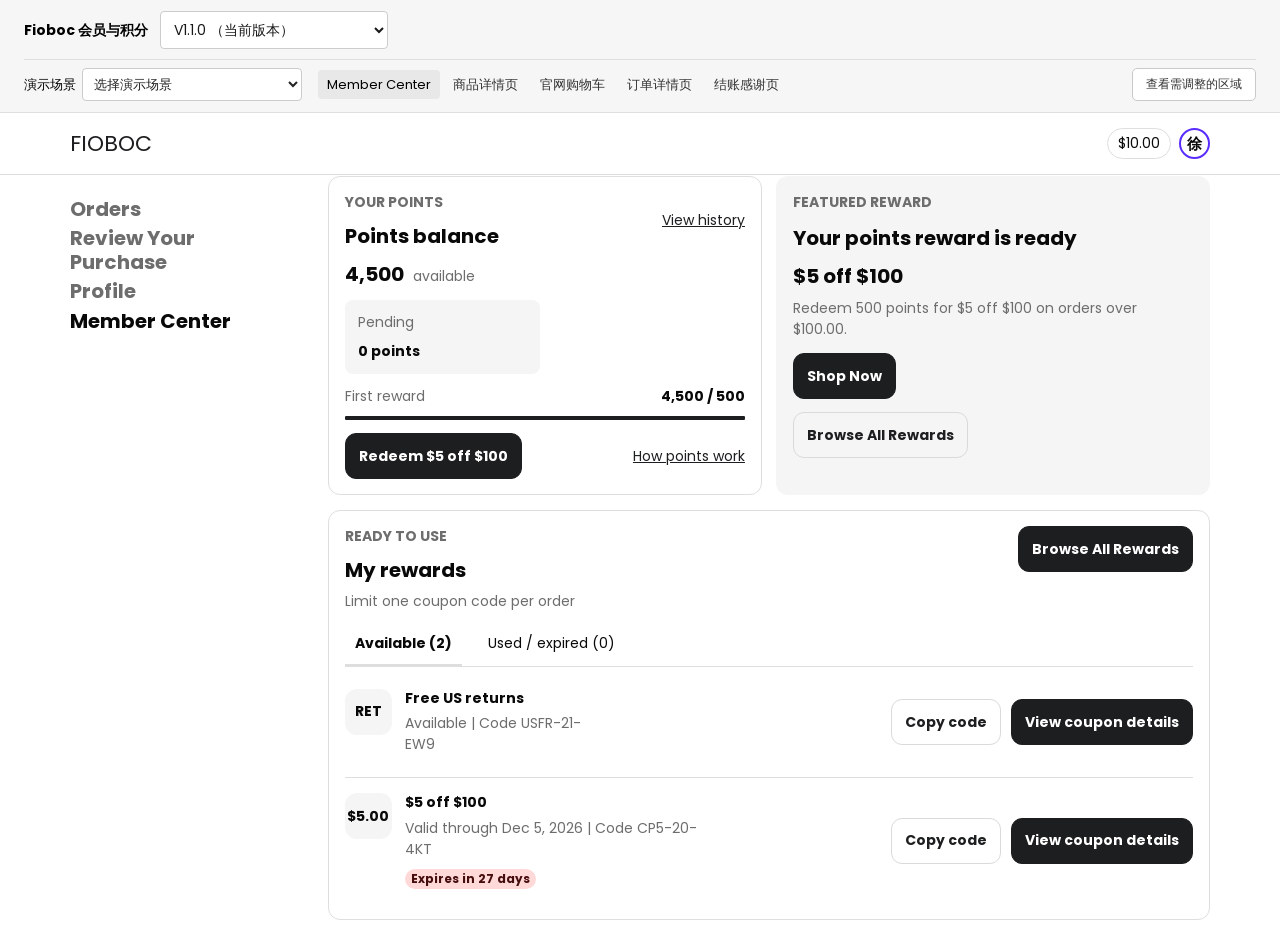
==== commit f9b93469: "结账感谢页" ====
--- a/index.html
+++ b/index.html
@@ -4,6 +4,7 @@
 <meta charset="utf-8"><meta name="viewport" content="width=device-width,initial-scale=1">
 <title>FIOBOC 会员积分原型 · 会员中心、Rewards 与官网购物流程</title>
 <link rel="stylesheet" href="./assets/styles.css">
+<link rel="stylesheet" href="./assets/thank-you-v110.css">
 </head>
 <body data-project-version="1.1.0">
 <header class="reviewbar">
@@ -36,6 +37,16 @@
           <option value="DEMO-26096">一件已入账 · 一件待入账</option>
           <option value="DEMO-26097">一件已取消 · 一件待入账</option>
         </optgroup>
+        <optgroup label="结账感谢页">
+          <option value="thankyou-vip2">VIP2 · 支付成功</option>
+          <option value="thankyou-member">Member · 支付成功</option>
+          <option value="thankyou-vip1">VIP1 · 支付成功</option>
+          <option value="thankyou-vip3">VIP3 · 最高等级</option>
+          <option value="thankyou-guest">非会员 · 主动加入</option>
+          <option value="thankyou-partial">部分发货 · 日期待确定</option>
+          <option value="thankyou-fulfilled">全部发货 · 显示可用日期</option>
+          <option value="thankyou-refund">部分退款 · 调整待入账奖励</option>
+        </optgroup>
       </select>
     </label>
     <nav class="current-prototype-nav" aria-label="V1.1.0 原型页面">
@@ -43,6 +54,7 @@
       <button type="button" id="current-product-tab" aria-pressed="false">商品详情页</button>
       <button type="button" id="current-cart-tab" aria-pressed="false">官网购物车</button>
       <button type="button" id="current-order-tab" aria-pressed="false">订单详情页</button>
+      <button type="button" id="current-thank-you-tab" aria-pressed="false">结账感谢页</button>
     </nav>
     <button type="button" id="review-changes-toggle" class="review-changes-toggle" aria-pressed="false" aria-controls="review-changes-summary">查看需调整的区域</button>
   </div>
@@ -149,6 +161,7 @@
   </div>
 
   <section class="order-detail-page" id="current-order-detail" lang="en" aria-label="Order details" hidden></section>
+  <section id="current-thank-you" lang="en" aria-label="Thank you and order rewards" hidden></section>
 
   <dialog class="return-dialog" id="return-discount-dialog" aria-labelledby="return-discount-title">
     <section class="return-coupon" lang="en">
@@ -235,5 +248,6 @@
 </div>
 <script src="./assets/prototype.js"></script>
 <script src="./assets/app.js"></script>
+<script src="./assets/thank-you-v110.js"></script>
 </body>
 </html>
--- a/assets/thank-you-v110.css
+++ b/assets/thank-you-v110.css
@@ -0,0 +1,226 @@
+/* V1.1.0 Thank You: intentionally scoped; the delivered V1.0.0 stays intact. */
+#current-thank-you { color: #111; background: #fff; font: 16px/1.5 Arial, Helvetica, sans-serif; }
+#current-thank-you[hidden] { display: none; }
+#current-thank-you button, #current-thank-you input { font: inherit; }
+#current-thank-you h1, #current-thank-you h2, #current-thank-you h3, #current-thank-you p { margin: 0; }
+#current-thank-you button:focus-visible, #current-thank-you summary:focus-visible { outline: 3px solid #667cac; outline-offset: 4px; }
+.v110-ty-header { border-bottom: 1px solid #dedede; padding: 25px 0; }
+.v110-ty-shell { width: calc(100% - 80px); max-width: 1312px; margin-inline: auto; }
+.v110-ty-header .v110-ty-shell { display: flex; justify-content: space-between; align-items: center; gap: 24px; }
+.v110-ty-brand { display: block; width: 137px; height: auto; }
+.v110-ty-help { display: flex; align-items: center; gap: 28px; font-size: 13px; }
+.v110-ty-help span, .v110-ty-help button { display: inline-flex; align-items: center; gap: 7px; }
+.v110-ty-help button { background: none; padding: 0; color: #24272c; }
+.v110-ty-help svg { width: 16px; height: 16px; }
+.v110-ty-background { background: linear-gradient(to right, #fff 0%, #fff 55%, #f1f1f1 55%, #f1f1f1 100%); }
+.v110-ty-layout { display: grid; grid-template-columns: 55% 45%; align-items: start; }
+.v110-ty-main { padding: 46px 44px 32px 0; min-width: 0; }
+.v110-ty-heading { display: flex; align-items: center; gap: 17px; margin-bottom: 34px; }
+.v110-ty-heading > svg { width: 57px; height: 57px; flex-shrink: 0; color: #111; }
+.v110-ty-heading h1 { font-size: 26px; line-height: 1.25; letter-spacing: -.7px; }
+.v110-ty-heading p { font-size: 16px; color: #626262; margin-top: 5px !important; }
+.v110-ty-card { padding: 20px; border: 1px solid #ddd; border-radius: 15px; margin-bottom: 18px; background: #fff; }
+.v110-ty-card > h2 { font-size: 20px; line-height: 1.4; margin-bottom: 14px !important; letter-spacing: -.3px; }
+.v110-ty-confirmation p { margin-bottom: 17px !important; }
+.v110-ty-shop { min-height: 50px; padding: 12px 30px; border-radius: 9px; background: #592eff; color: #fff; font-weight: 600 !important; font-size: 17px !important; }
+.v110-ty-shop strong { font-size: 20px; letter-spacing: -.8px; margin-left: 4px; }
+.v110-ty-shop:hover { background: #4b20eb; }
+.v110-rewards { padding: 22px 25px 20px; border: 1px solid #e5dfda; border-radius: 15px; background: linear-gradient(125deg, #fcf8f4, #fffdfc 65%, #fff); box-shadow: 0 2px 4px #30241709; margin-bottom: 18px; }
+.v110-rewards-title { display: flex; gap: 11px; align-items: center; font-size: 21px !important; font-weight: 700; letter-spacing: -.4px; }
+.v110-rewards-title > svg { width: 26px; height: 26px; color: #805019; background: #fff4df; border-radius: 5px; padding: 2px; }
+.v110-reward-intro { display: grid; grid-template-columns: 1fr 1fr; gap: 20px; align-items: center; padding: 21px 0 22px; }
+.v110-reward-points { font-size: 36px; font-weight: 700; line-height: 1.2; letter-spacing: -1px; white-space: nowrap; }
+.v110-reward-caption { font-size: 14px; color: #5d5d5d; margin-top: 6px !important; }
+.v110-reward-date { display: flex; align-items: center; gap: 11px; font-size: 13px; line-height: 1.5; padding-left: 20px; border-left: 1px solid #e7e1db; min-height: 58px; }
+.v110-reward-date svg { width: 21px; height: 21px; color: #434b53; flex-shrink: 0; }
+.v110-reward-date.is-dated { background: #f0f7f0; border: 0; border-radius: 9px; padding: 12px; }
+.v110-reward-date.is-dated svg { color: #52ab6f; }
+.v110-reward-tier { display: flex; align-items: center; gap: 12px; border-top: 1px solid #e9e3dd; border-bottom: 1px solid #e9e3dd; padding: 18px 0; }
+.v110-reward-gem { display: grid; place-items: center; width: 36px; height: 36px; border-radius: 50%; background: #ffedc9; color: #d89b29; flex-shrink: 0; }
+.v110-reward-gem svg { width: 25px; height: 25px; }
+.v110-reward-tier h3 { font-size: 20px; line-height: 1.3; letter-spacing: -.5px; }
+.v110-reward-tier p { font-size: 13px; margin-top: 2px !important; color: #414141; }
+.v110-reward-discount { padding: 6px 17px; background: #fff0d1; color: #593a12; border-radius: 25px; font-size: 14px; font-weight: 700; margin-left: auto; white-space: nowrap; }
+.v110-reward-progress { padding-top: 17px; }
+.v110-reward-progress-title { display: flex; justify-content: space-between; align-items: baseline; gap: 15px; font-weight: 700; font-size: 16px; margin-bottom: 10px; }
+.v110-reward-meter { height: 12px; border-radius: 20px; background: #e9e9e9; overflow: hidden; }
+.v110-reward-meter > span { display: block; height: 100%; border-radius: 20px; background: linear-gradient(90deg, #142442, #213459); }
+.v110-reward-gap { font-size: 15px; margin-top: 13px !important; }
+.v110-reward-explanation { display: flex; align-items: flex-start; gap: 8px; font-size: 12px; line-height: 1.5; margin: 16px 0; color: #30343a; }
+.v110-reward-explanation > svg { flex-shrink: 0; width: 18px; height: 18px; margin-top: 2px; }
+.v110-reward-pending { font-size: 12px; color: #6e655d; margin-top: 9px !important; }
+.v110-reward-action { display: flex; align-items: center; justify-content: center; gap: 12px; width: 100%; background: #152443; color: #fff; border: 1px solid #152443; border-radius: 10px; min-height: 45px; padding: 10px 15px; font-size: 15px !important; font-weight: 600 !important; }
+.v110-reward-action:hover { background: #243758; }
+.v110-reward-action svg { width: 18px; height: 18px; }
+.v110-reward-action.is-outline { background: transparent; color: #152443; }
+.v110-reward-balance { font-size: 12px; color: #69645f; text-align: center; margin-top: 10px !important; }
+.v110-reward-welcome { font-size: 13px; border-top: 1px solid #e9e3dd; padding-top: 15px; margin-bottom: 16px; }
+.v110-reward-welcome p { font-size: 12px; color: #65605b; margin-top: 5px !important; }
+.v110-reward-refund { font-size: 12px; background: #fff0df; color: #785129; border-radius: 7px; padding: 11px; margin-bottom: 14px; }
+.v110-reward-calculation { font-size: 12px; margin-top: 14px; color: #6d655e; }
+.v110-reward-calculation summary { cursor: pointer; text-decoration: underline; text-underline-offset: 3px; }
+.v110-reward-calculation p { margin-top: 9px !important; }
+.v110-ty-details-title { display: flex; justify-content: space-between; gap: 15px; align-items: baseline; margin-bottom: 16px; }
+.v110-ty-details-title h2 { font-size: 20px; }
+.v110-ty-link { background: none; color: #111; text-decoration: underline; text-underline-offset: 3px; padding: 0; font-size: 15px !important; }
+.v110-ty-detail-grid { display: grid; grid-template-columns: 1fr 1fr; gap: 26px; }
+.v110-ty-detail-grid h3 { font-size: 16px; margin-bottom: 8px !important; }
+.v110-ty-detail-grid h3:not(:first-child) { margin-top: 18px !important; }
+.v110-ty-detail-grid p { font-size: 15px; overflow-wrap: anywhere; }
+.v110-ty-visa { display: inline-block; padding: 3px 6px; margin-right: 6px; background: #1233c9; color: #fff; font-size: 12px; font-style: italic; font-weight: 700; border-radius: 3px; }
+.v110-ty-email { display: flex; align-items: center; gap: 9px; margin: 17px 2px 0 !important; font-size: 13px; color: #484a4e; }
+.v110-ty-email svg { width: 17px; height: 17px; flex-shrink: 0; }
+.v110-ty-aside { padding: 50px 0 40px 45px; min-width: 0; }
+.v110-ty-item { display: grid; grid-template-columns: 76px 1fr auto; align-items: center; gap: 18px; margin-bottom: 31px; }
+.v110-ty-item-image { position: relative; width: 76px; height: 85px; background: #e6e8ea; border-radius: 17px; border: 2px solid white; box-shadow: 0 3px 7px #00000015; }
+.v110-ty-item-image img { width: 100%; height: 100%; object-fit: cover; border-radius: 15px; }
+.v110-ty-quantity { position: absolute; top: -9px; right: -7px; border: 2px solid #fff; background: #101010; color: #fff; font-weight: 700; width: 27px; height: 27px; border-radius: 12px; display: grid; place-items: center; }
+.v110-ty-item p { font-size: 16px; line-height: 1.5; }
+.v110-ty-item small { display: block; font-size: 14px; color: #646464; }
+.v110-ty-item-price { white-space: nowrap; font-size: 16px; }
+.v110-ty-costs > div { display: flex; justify-content: space-between; gap: 18px; margin: 9px 0; font-size: 16px; }
+.v110-ty-costs .v110-ty-total { font-size: 21px; font-weight: 700; margin-top: 21px; }
+.v110-ty-total small { font-size: 13px; font-weight: 400; color: #737373; margin-right: 6px; }
+.v110-ty-summary-toggle { display: none; }
+.v110-ty-dialog { border: 1px solid #ddd; border-radius: 15px; padding: 24px; width: min(520px, calc(100% - 32px)); color: #141414; background: #fff; font: 15px/1.6 Arial, sans-serif; max-height: 85dvh; overflow: auto; }
+.v110-ty-dialog::backdrop { background: #0006; }
+.v110-ty-dialog-heading { display: flex; align-items: flex-start; justify-content: space-between; gap: 20px; margin-bottom: 15px; }
+.v110-ty-dialog-heading h2 { margin: 0; font-size: 22px; }
+.v110-ty-close { font-size: 24px; line-height: 30px; width: 32px; height: 32px; border-radius: 50%; background: #f2f2f2; color: #222; }
+.v110-ty-dialog p + p { margin-top: 12px; }
+.v110-ty-dialog label { display: flex; gap: 10px; font-size: 14px; margin: 18px 0; align-items: flex-start; }
+.v110-ty-dialog input[type=checkbox] { width: 18px; height: 18px; flex-shrink: 0; accent-color: #152443; margin-top: 3px; }
+.v110-ty-dialog .v110-ty-demo-note { background: #f5f5f5; border-radius: 6px; padding: 11px; font-size: 12px; color: #666; margin: 16px 0; }
+.v110-ty-dialog .v110-reward-action { margin-top: 18px; }
+@media (max-width: 1120px) { .v110-ty-shell { width: calc(100% - 48px); } .v110-ty-main { padding-right: 28px; } .v110-ty-aside { padding-left: 28px; } .v110-ty-item { gap: 12px; grid-template-columns: 66px 1fr auto; } .v110-ty-item-image { width: 66px; height: 78px; } .v110-ty-item p { font-size: 14px; } .v110-ty-item-price { font-size: 14px; } .v110-rewards { padding-inline: 20px; } .v110-reward-points { font-size: 32px; } .v110-reward-intro { gap: 12px; } }
+@media (max-width: 850px) {
+  .v110-ty-shell { width: 100%; }
+  .v110-ty-header { padding: 20px; }
+  .v110-ty-header .v110-ty-shell { justify-content: center; }
+  .v110-ty-help { display: none; }
+  .v110-ty-brand { width: 123px; }
+  .v110-ty-background { background: #fff; }
+  .v110-ty-layout { display: flex; flex-direction: column; }
+  .v110-ty-main { padding: 25px 17px 28px; width: 100%; }
+  .v110-ty-heading { gap: 12px; margin-bottom: 23px; }
+  .v110-ty-heading > svg { width: 40px; height: 40px; }
+  .v110-ty-heading h1 { font-size: 22px; letter-spacing: -.5px; }
+  .v110-ty-heading p { font-size: 13px; }
+  .v110-ty-card { padding: 17px; border-radius: 13px; }
+  .v110-ty-card > h2 { font-size: 18px; margin-bottom: 9px !important; }
+  .v110-ty-confirmation p { font-size: 14px; margin-bottom: 13px !important; }
+  .v110-ty-shop { min-height: 44px; font-size: 14px !important; padding: 9px 20px; }
+  .v110-ty-shop strong { font-size: 17px; }
+  .v110-rewards { padding: 18px 18px 17px; border-radius: 14px; }
+  .v110-rewards-title { font-size: 19px !important; }
+  .v110-reward-intro { display: flex; flex-direction: column; align-items: stretch; gap: 18px; padding: 19px 0; }
+  .v110-reward-points { font-size: 30px; }
+  .v110-reward-date { border: 0; padding: 0; min-height: 0; font-size: 13px; align-items: flex-start; }
+  .v110-reward-date.is-dated { padding: 11px; }
+  .v110-reward-date svg { width: 19px; height: 19px; margin-top: 2px; }
+  .v110-reward-tier { padding: 16px 0; gap: 10px; }
+  .v110-reward-tier h3 { font-size: 19px; }
+  .v110-reward-tier p { font-size: 12px; }
+  .v110-reward-discount { padding: 5px 13px; font-size: 13px; }
+  .v110-reward-gem { width: 31px; height: 31px; }
+  .v110-reward-gem svg { width: 22px; height: 22px; }
+  .v110-reward-progress-title { font-size: 15px; gap: 10px; }
+  .v110-reward-gap { font-size: 14px; }
+  .v110-reward-explanation { font-size: 12px; margin-top: 17px; }
+  .v110-ty-details-title h2 { font-size: 18px; }
+  .v110-ty-link { font-size: 13px !important; }
+  .v110-ty-detail-grid { gap: 18px; }
+  .v110-ty-detail-grid h3 { font-size: 14px; }
+  .v110-ty-detail-grid p { font-size: 13px; }
+  .v110-ty-aside { order: -1; width: 100%; padding: 0; background: #f4f4f4; border-bottom: 1px solid #ddd; }
+  .v110-ty-summary-toggle { display: flex; align-items: center; justify-content: space-between; width: 100%; gap: 12px; padding: 15px 20px; background: none; color: #172b4b; font-size: 14px !important; }
+  .v110-ty-summary-toggle span:last-child { font-size: 17px; font-weight: 700; }
+  .v110-ty-summary-body { display: none; padding: 16px 20px 25px; }
+  .v110-ty-aside.is-expanded .v110-ty-summary-body { display: block; }
+  .v110-ty-item { grid-template-columns: 66px 1fr auto; }
+  .v110-ty-item p { font-size: 14px; }
+  .v110-ty-costs > div { font-size: 14px; }
+}
+@media (max-width: 360px) { .v110-ty-main { padding-inline: 12px; } .v110-rewards { padding-inline: 14px; } .v110-reward-progress-title { font-size: 14px; } .v110-reward-tier h3 { font-size: 17px; } }
+
+.v110-ty-heading h1 { margin-top: 2px !important; }
+
+/* Compact tier progress, with the next tier and its discount on the bar. */
+.v110-rewards .v110-reward-progress { padding-top: 24px; }
+.v110-progress-heading { display: grid; grid-template-columns: minmax(75px, 1fr) minmax(0, 2.35fr) minmax(75px, 1fr); align-items: center; gap: 10px; margin-bottom: 17px; }
+.v110-progress-current-benefit { display: grid; gap: 2px; text-align: left; color: #747474; font-size: 12px; line-height: 1.4; }
+.v110-progress-next-benefit { text-align: right; }
+.v110-progress-current-benefit strong { color: #263750; font-size: 18px; }
+.v110-progress-current-benefit > span:last-child { color: #535d6b; font-size: 13px; font-weight: 700; }
+.v110-progress-distance { text-align: center; font-size: 21px; line-height: 1.35; font-weight: 700; letter-spacing: -.6px; color: #141414; }
+.v110-progress-distance strong { color: #152443; white-space: nowrap; }
+.v110-rewards .v110-reward-meter { height: 6px; border: 1px solid #d8dadd; border-radius: 5px; background: #f4f4f4; }
+.v110-rewards .v110-reward-meter > span { background: #19243b; border-radius: 2px; }
+.v110-rewards .v110-reward-progress-title { margin: 10px 0 0; font-size: 14px; font-weight: 400; color: #777; }
+.v110-rewards .v110-reward-progress-title > span:last-child { color: #26354e; font-weight: 700; }
+.v110-points-row { display: flex; align-items: center; justify-content: space-between; gap: 12px; border-top: 1px solid #e6dfd8; margin-top: 21px; padding: 19px 0; }
+.v110-points-value { font-size: 25px; font-weight: 700; letter-spacing: -.7px; line-height: 1.25; white-space: nowrap; }
+.v110-points-description { display: inline-flex; align-items: center; gap: 6px; color: #626262; font-size: 13px; white-space: nowrap; }
+.v110-points-help { position: relative; display: inline-flex; flex-shrink: 0; vertical-align: middle; }
+.v110-points-info { display: inline-flex; align-items: center; justify-content: center; padding: 2px; width: 22px; height: 24px; background: none; color: #68717c; cursor: pointer; }
+.v110-points-info svg { width: 17px; height: 17px; }
+.v110-points-tooltip { visibility: hidden; opacity: 0; position: absolute; bottom: calc(100% + 9px); right: -2px; width: 290px; max-width: calc(100vw - 64px); padding: 12px 14px; border-radius: 7px; box-shadow: 0 5px 20px #14213b26; background: #202b3e; color: #fff; font-size: 13px; line-height: 1.55; font-weight: 400; text-align: left; white-space: normal; z-index: 15; pointer-events: none; }
+.v110-points-tooltip::after { content: ''; position: absolute; bottom: -6px; right: 8px; border-left: 6px solid transparent; border-right: 6px solid transparent; border-top: 6px solid #202b3e; }
+.v110-points-help.is-open .v110-points-tooltip { visibility: visible; opacity: 1; }
+@media (hover: hover) { .v110-points-help:hover .v110-points-tooltip { visibility: visible; opacity: 1; } }
+@media (max-width: 850px) {
+  .v110-rewards .v110-reward-progress { padding-top: 20px; }
+  .v110-progress-heading { grid-template-columns: minmax(60px, 1fr) minmax(0, 2fr) minmax(60px, 1fr); gap: 8px; margin-bottom: 14px; }
+  .v110-progress-current-benefit { font-size: 10px; }
+  .v110-progress-current-benefit strong { font-size: 16px; }
+  .v110-progress-current-benefit > span:last-child { font-size: 12px; }
+  .v110-progress-distance { font-size: 17px; letter-spacing: -.3px; }
+  .v110-rewards .v110-reward-progress-title { font-size: 13px; }
+  .v110-points-row { gap: 8px; margin-top: 18px; padding-block: 17px; }
+  .v110-points-value { font-size: 21px; letter-spacing: -.5px; }
+  .v110-points-description { font-size: 12px; gap: 4px; }
+  .v110-points-info { width: 18px; height: 24px; padding-inline: 0; }
+  .v110-points-info svg { width: 16px; height: 16px; }
+}
+@media (max-width: 380px) { .v110-points-value { font-size: 20px; } .v110-points-description { font-size: 11px; } }
+@media (max-width: 340px) { .v110-points-row { gap: 5px; } .v110-points-value { font-size: 18px; } .v110-points-description { font-size: 10.5px; gap: 3px; } .v110-points-info { width: 15px; } }
+
+/* Reference rewards icon is embedded in the points line for offline use. */
+.v110-points-earned { display: inline-flex; align-items: center; gap: 9px; flex-shrink: 0; white-space: nowrap; }
+.v110-points-reward-icon { display: block; width: 34px; height: 34px; flex-shrink: 0; clip-path: circle(36% at 50% 50%); transform: scale(1.38); }
+@media (max-width: 850px) {
+  .v110-points-row { gap: 6px; }
+  .v110-points-earned { gap: 5px; }
+  .v110-points-reward-icon { width: 26px; height: 26px; }
+  .v110-points-value { font-size: 19px; }
+  .v110-points-description { font-size: 11px; }
+}
+@media (max-width: 380px) {
+  .v110-points-row { gap: 5px; }
+  .v110-points-earned { gap: 4px; }
+  .v110-points-reward-icon { width: 24px; height: 24px; }
+  .v110-points-value { font-size: 18px; }
+  .v110-points-description { font-size: 10.5px; gap: 3px; }
+  .v110-points-info { width: 16px; }
+}
+@media (max-width: 340px) {
+  .v110-points-row { gap: 4px; }
+  .v110-points-reward-icon { width: 22px; height: 22px; }
+  .v110-points-value { font-size: 16px; }
+  .v110-points-description { font-size: 9.5px; gap: 2px; }
+  .v110-points-info { width: 14px; }
+}
+
+/* Paid-order summary: checkout-tier discount and the same order points estimate. */
+.v110-ty-item-discount { display: flex; align-items: flex-start; gap: 5px; margin-top: 6px; color: #737373; font-size: 13px; line-height: 1.4; }
+.v110-ty-item-discount svg { flex-shrink: 0; width: 16px; height: 16px; margin-top: 1px; }
+.v110-ty-item-price { display: flex; flex-direction: column; align-items: flex-end; gap: 3px; }
+.v110-ty-item-price s { color: #777; font-size: 14px; font-weight: 400; }
+.v110-ty-item-price strong { font-weight: 600; }
+.v110-ty-costs .v110-ty-member-saving { font-size: 14px; color: #667060; }
+.v110-ty-estimated-points { display: flex; justify-content: space-between; align-items: baseline; gap: 14px; margin-top: 22px; padding-top: 19px; border-top: 1px solid #dcdcdc; font-size: 16px; }
+.v110-ty-estimated-points > span:first-child { color: #737373; }
+.v110-ty-estimated-points > span:last-child { white-space: nowrap; }
+.v110-ty-estimated-points strong { font-size: 18px; margin-right: 4px; }
+@media (max-width: 1120px) { .v110-ty-item-discount { font-size: 12px; } .v110-ty-item-price s { font-size: 12px; } }
+@media (max-width: 850px) { .v110-ty-estimated-points { font-size: 14px; } .v110-ty-estimated-points strong { font-size: 17px; } }
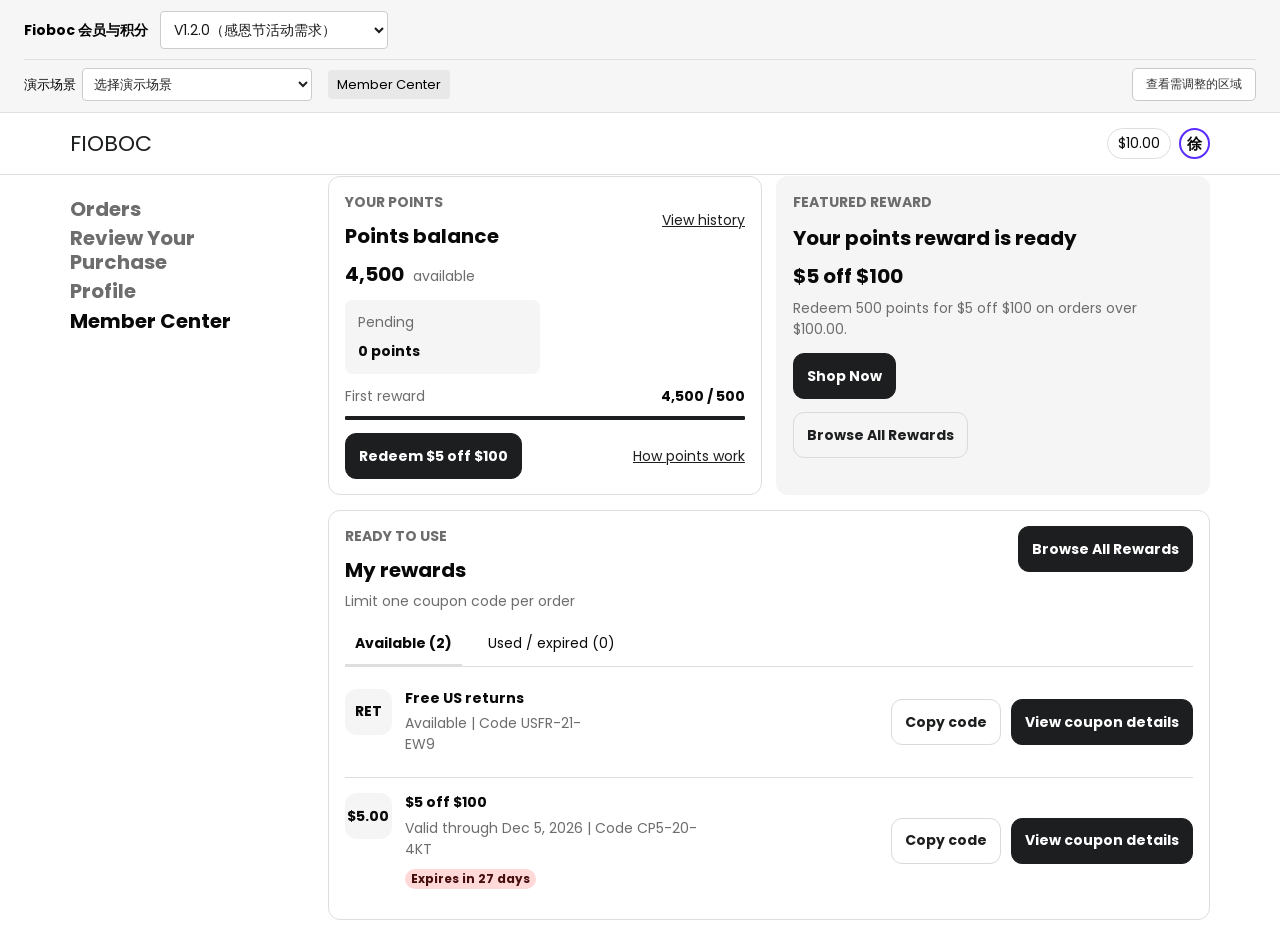
==== commit 83f9a519: "V1.2.0 感恩节活动需求" ====
--- a/index.html
+++ b/index.html
@@ -6,12 +6,13 @@
 <link rel="stylesheet" href="./assets/styles.css">
 <link rel="stylesheet" href="./assets/thank-you-v110.css">
 </head>
-<body data-project-version="1.1.0">
+<body data-project-version="1.2.0">
 <header class="reviewbar">
   <div class="review-title">
     <label for="project-version"><strong>Fioboc 会员与积分</strong></label>
     <select id="project-version" aria-label="项目版本">
-      <option value="1.1.0" selected>V1.1.0 （当前版本）</option>
+      <option value="1.2.0" selected>V1.2.0（感恩节活动需求）</option>
+      <option value="1.1.0">V1.1.0</option>
       <option value="1.0.0">V1.0.0 （2026-11-04已交付）</option>
     </select>
   </div>
@@ -20,36 +21,13 @@
       演示场景
       <select id="current-demo-scenario">
         <option value="">选择演示场景</option>
-        <optgroup label="Member Center">
-          <option value="member-return">Free US returns · 使用退货券</option>
-        </optgroup>
-        <optgroup label="商品详情页">
-          <option value="product-vip2">VIP2 已登录 · 会员基础折扣</option>
-          <option value="product-guest">未登录 · 立即加入会员</option>
-        </optgroup>
-        <optgroup label="官网购物车">
-          <option value="cart-rules">购物车 · 查看积分制度</option>
-        </optgroup>
-        <optgroup label="订单详情页">
-          <option value="DEMO-26093">订单积分 · 待入账</option>
-          <option value="DEMO-26095">订单积分 · 已入账</option>
-          <option value="DEMO-26094">已取消订单 · 隐藏积分</option>
-          <option value="DEMO-26096">一件已入账 · 一件待入账</option>
-          <option value="DEMO-26097">一件已取消 · 一件待入账</option>
-        </optgroup>
-        <optgroup label="结账感谢页">
-          <option value="thankyou-vip2">VIP2 · 支付成功</option>
-          <option value="thankyou-member">Member · 支付成功</option>
-          <option value="thankyou-vip1">VIP1 · 支付成功</option>
-          <option value="thankyou-vip3">VIP3 · 最高等级</option>
-          <option value="thankyou-guest">非会员 · 主动加入</option>
-          <option value="thankyou-partial">部分发货 · 日期待确定</option>
-          <option value="thankyou-fulfilled">全部发货 · 显示可用日期</option>
-          <option value="thankyou-refund">部分退款 · 调整待入账奖励</option>
-        </optgroup>
+        <option value="gift-only-cart">兑换并加购，并仅有免费商品</option>
+        <option value="gift-mixed-cart">兑换并加购，购物车还有其他商品</option>
+        <option value="gift-pending-checkout">兑换后未加购</option>
+        <option value="gift-existing-checkout">结账多件商品（包含可免费商品）</option>
       </select>
     </label>
-    <nav class="current-prototype-nav" aria-label="V1.1.0 原型页面">
+    <nav class="current-prototype-nav" aria-label="原型页面">
       <button type="button" id="current-member-tab" aria-pressed="true">Member Center</button>
       <button type="button" id="current-product-tab" aria-pressed="false">商品详情页</button>
       <button type="button" id="current-cart-tab" aria-pressed="false">官网购物车</button>
@@ -59,7 +37,33 @@
     <button type="button" id="review-changes-toggle" class="review-changes-toggle" aria-pressed="false" aria-controls="review-changes-summary">查看需调整的区域</button>
   </div>
 </header>
-<main id="current-prototype" aria-label="V1.1.0 原型">
+<template id="v110-demo-scenarios">
+  <option value="">选择演示场景</option>
+  <optgroup label="Member Center">
+    <option value="member-return">Free US returns · 使用退货券</option>
+  </optgroup>
+  <optgroup label="商品详情页">
+    <option value="product-vip2">VIP2 已登录 · 会员基础折扣</option>
+    <option value="product-guest">未登录 · 立即加入会员</option>
+  </optgroup>
+  <optgroup label="官网购物车">
+    <option value="cart-rules">购物车 · 查看积分制度</option>
+  </optgroup>
+  <optgroup label="订单详情页">
+    <option value="DEMO-26093">订单积分 · 待入账</option>
+    <option value="DEMO-26095">订单积分 · 已入账</option>
+    <option value="DEMO-26094">已取消订单 · 隐藏积分</option>
+    <option value="DEMO-26096">一件已入账 · 一件待入账</option>
+    <option value="DEMO-26097">一件已取消 · 一件待入账</option>
+  </optgroup>
+  <optgroup label="结账感谢页">
+    <option value="thankyou-vip2">VIP2 · 支付成功</option>
+    <option value="thankyou-member">Member · 支付成功</option>
+    <option value="thankyou-vip1">VIP1 · 支付成功</option>
+    <option value="thankyou-vip3">VIP3 · 最高等级</option>
+  </optgroup>
+</template>
+<main id="current-prototype" aria-label="原型">
   <div class="return-member" id="current-member-content" lang="en">
     <header class="return-member-header">
       <div class="return-member-shell return-member-header-row">
@@ -87,13 +91,13 @@
               </div>
               <button type="button" class="return-member-link" disabled>View history</button>
             </div>
-            <p class="return-points-total"><strong>4,500</strong> <span>available</span></p>
+            <p class="return-points-total"><strong data-catalog-points>4,500</strong> <span>available</span></p>
             <div class="return-pending-points">
               <span>Pending</span>
               <strong>0 points</strong>
             </div>
             <div class="return-points-progress">
-              <div><span>First reward</span><strong>4,500 / 500</strong></div>
+              <div><span>First reward</span><strong><span data-catalog-points>4,500</span> / 500</strong></div>
               <progress aria-label="First reward progress" value="500" max="500"></progress>
             </div>
             <div class="return-points-actions">
@@ -108,7 +112,7 @@
             <p class="return-featured-description">Redeem 500 points for $5 off $100 on orders over $100.00.</p>
             <div class="return-featured-actions">
               <button type="button" class="return-btn" disabled>Shop Now</button>
-              <button type="button" class="return-btn return-btn-secondary" disabled>Browse All Rewards</button>
+              <button type="button" class="return-btn return-btn-secondary" data-reward-catalog disabled>Browse All Rewards</button>
             </div>
           </section>
         </div>
@@ -119,7 +123,7 @@
               <h2 id="return-rewards-title">My rewards</h2>
               <p>Limit one coupon code per order</p>
             </div>
-            <button type="button" class="return-btn" disabled>Browse All Rewards</button>
+            <button type="button" class="return-btn" data-reward-catalog disabled>Browse All Rewards</button>
           </div>
           <div class="return-reward-filters" role="group" aria-label="Reward status">
             <button type="button" id="return-rewards-available" aria-controls="return-available-list" aria-pressed="true">Available (2)</button>
@@ -153,15 +157,114 @@
                 <button type="button" class="return-btn" id="return-discount-details" aria-haspopup="dialog">View coupon details</button>
               </div>
             </article>
+            <div class="return-redeemed-gifts" id="return-redeemed-gifts" hidden></div>
           </div>
           <p id="return-used-list" class="return-rewards-empty" hidden>No used or expired rewards.</p>
         </section>
+        <section id="return-reward-catalog" class="return-member-panel return-catalog" aria-labelledby="return-catalog-title" hidden>
+          <nav class="return-catalog-crumb" aria-label="Breadcrumb">
+            <button type="button" class="return-member-link" id="return-catalog-back">Member Center</button>
+            <span aria-hidden="true">/</span>
+            <span aria-current="page">Redeem Rewards</span>
+          </nav>
+          <h1 id="return-catalog-title" tabindex="-1">Redeem Rewards</h1>
+          <div class="return-catalog-balance">
+            <strong>Available balance: <span data-catalog-points>4,500</span> points</strong>
+            <span>Pending: 0 points</span>
+          </div>
+          <div class="return-reward-filters" id="return-catalog-tabs" role="tablist" aria-label="Reward categories">
+            <button type="button" id="return-catalog-all" role="tab" aria-controls="return-catalog-results" aria-selected="true" data-category="all">All rewards</button>
+            <button type="button" id="return-catalog-gifts" role="tab" aria-controls="return-catalog-results" aria-selected="false" tabindex="-1" data-category="gift">Free Gifts</button>
+            <button type="button" id="return-catalog-coupons" role="tab" aria-controls="return-catalog-results" aria-selected="false" tabindex="-1" data-category="coupon">Coupons</button>
+            <button type="button" id="return-catalog-services" role="tab" aria-controls="return-catalog-results" aria-selected="false" tabindex="-1" data-category="return">Service benefits</button>
+          </div>
+          <div class="return-gift-feedback">
+            <p class="return-gift-status" id="return-gift-status" role="status"></p>
+            <button class="return-member-link" type="button" id="return-gift-view-checkout" hidden>View checkout</button>
+          </div>
+          <div class="return-catalog-grid" id="return-catalog-results" role="tabpanel" aria-labelledby="return-catalog-all" tabindex="0">
+            <section class="return-gifts-banner" id="return-gifts-banner" aria-labelledby="return-gifts-banner-title">
+              <div>
+                <h2 id="return-gifts-banner-title">Free Gifts</h2>
+                <p>Redeem your points for a free gift.</p>
+              </div>
+              <button type="button" class="return-btn" id="return-gifts-banner-link">Explore gifts</button>
+            </section>
+            <article class="return-catalog-card return-gift-card" data-category="gift" hidden>
+              <button type="button" class="return-gift-thumbnail" id="return-gift-thumbnail" aria-label="View larger image of Weekend Performance Essential Polo Tee" aria-haspopup="dialog">
+                <img src="./assets/images/polo-white.webp" width="720" height="964" alt="White Weekend Performance Essential Polo Tee">
+              </button>
+              <div class="return-catalog-card-body">
+                <h2>Weekend Performance Essential Polo Tee</h2>
+                <details class="return-terms">
+                  <summary>Terms &amp; Conditions</summary>
+                  <ol>
+                    <li>Use 100 available points to redeem this gift.</li>
+                    <li>Points are deducted when you confirm redemption.</li>
+                  </ol>
+                </details>
+                <div class="return-catalog-cost">
+                  <span><strong>100</strong> points</span>
+                  <button type="button" class="return-btn" id="return-gift-redeem" aria-haspopup="dialog">Redeem</button>
+                </div>
+              </div>
+            </article>
+          </div>
+        </section>
       </div>
     </div>
   </div>
 
   <section class="order-detail-page" id="current-order-detail" lang="en" aria-label="Order details" hidden></section>
   <section id="current-thank-you" lang="en" aria-label="Thank you and order rewards" hidden></section>
+
+  <dialog class="return-dialog return-gift-preview" id="return-gift-preview" aria-labelledby="return-gift-preview-title" lang="en">
+    <section class="return-coupon">
+      <header class="return-coupon-heading">
+        <h2 id="return-gift-preview-title">Weekend Performance Essential Polo Tee</h2>
+        <form method="dialog">
+          <button class="return-coupon-close" aria-label="Close product image" autofocus>×</button>
+        </form>
+      </header>
+      <img src="./assets/images/polo-white.webp" width="720" height="964" alt="White Weekend Performance Essential Polo Tee">
+    </section>
+  </dialog>
+
+  <dialog class="return-dialog return-gift-variants" id="return-gift-variants" aria-labelledby="return-gift-variants-title" lang="en">
+    <button type="button" class="return-coupon-close return-gift-variants-close" id="return-gift-variants-close" aria-label="Close gift options" autofocus>×</button>
+    <div class="return-gift-variants-photo">
+      <img src="./assets/images/polo-white.webp" width="720" height="964" alt="White Weekend Performance Essential Polo Tee">
+    </div>
+    <form class="return-gift-variants-form" id="return-gift-variants-form">
+      <h2 id="return-gift-variants-title">Weekend Performance Essential Polo Tee</h2>
+      <p class="return-gift-variants-points"><strong>100</strong> points</p>
+      <fieldset>
+        <legend>Color</legend>
+        <div class="return-gift-choices">
+          <label class="return-gift-choice">
+            <input type="radio" name="color" value="White" checked required>
+            <span><i class="return-gift-color-swatch" aria-hidden="true"></i>White</span>
+          </label>
+        </div>
+      </fieldset>
+      <fieldset>
+        <legend>Size</legend>
+        <div class="return-gift-choices">
+          <label class="return-gift-choice"><input type="radio" name="size" value="S" required><span>S</span></label>
+          <label class="return-gift-choice"><input type="radio" name="size" value="M"><span>M</span></label>
+          <label class="return-gift-choice"><input type="radio" name="size" value="L"><span>L</span></label>
+          <label class="return-gift-choice"><input type="radio" name="size" value="XL"><span>XL</span></label>
+          <label class="return-gift-choice"><input type="radio" name="size" value="2XL"><span>2XL</span></label>
+          <label class="return-gift-choice"><input type="radio" name="size" value="3XL"><span>3XL</span></label>
+        </div>
+      </fieldset>
+      <p class="return-gift-variants-error" id="return-gift-variants-error" role="alert" hidden></p>
+      <div class="return-gift-variants-actions" lang="zh-CN">
+        <button type="submit" name="action" value="redeem" class="return-btn return-btn-secondary">仅兑换</button>
+        <button type="submit" name="action" value="cart" class="return-btn">兑换并加购</button>
+      </div>
+    </form>
+  </dialog>
 
   <dialog class="return-dialog" id="return-discount-dialog" aria-labelledby="return-discount-title">
     <section class="return-coupon" lang="en">
--- a/assets/styles.css
+++ b/assets/styles.css
@@ -162,6 +162,16 @@
 .checkout-discount-tag-icon{width:15px;height:15px;flex:0 0 15px;fill:none;stroke:currentColor;stroke-width:1.4;stroke-linecap:round;stroke-linejoin:round;margin-top:1px}
 .checkout-discount-code{display:flex;gap:10px;margin:22px 0 25px}
 .checkout-discount-code>.checkout-field{flex:1;min-width:0}
+.cart-gift-checkout-note {
+  border: 1px solid #ffcf9d;
+  background: #fff5ea;
+  color: #31200f;
+  margin: 0 0 10px;
+  padding: 8px 10px;
+  border-radius: 6px;
+  font-size: 12px;
+  line-height: 1.5;
+}
 .checkout-apply{font-size:12px;border:1px solid #ccc;background:#eee;border-radius:9px;padding:9px 15px;color:#444;font-weight:600;align-self:stretch}
 .checkout-apply:disabled{opacity:.45}
 .checkout-cost-lines>div{display:flex;align-items:baseline;justify-content:space-between;gap:18px;font-size:13px;margin:10px 0;line-height:1.6}
@@ -172,6 +182,25 @@
 .checkout-total>span{white-space:nowrap}
 .checkout-total small{font-size:11px;color:#777;font-weight:400}
 .checkout-total strong{font-weight:700}
+.checkout-gift-offer {
+  margin: 16px 0;
+  padding: 14px;
+  border: 1px solid #dedede;
+  border-radius: 12px;
+  background: #fff;
+}
+.checkout-gift-offer h2 { margin: 0 0 13px; text-align: center; font-size: 15px; }
+.checkout-gift-item + .checkout-gift-item { margin-top: 14px; padding-top: 14px; border-top: 1px solid #dedede; }
+.checkout-gift-product { display: flex; align-items: center; gap: 12px; }
+.checkout-gift-product img { display: block; width: 60px; height: 68px; border-radius: 8px; object-fit: cover; }
+.checkout-gift-product h3 { margin: 0 0 2px; font-size: 14px; line-height: 1.35; overflow-wrap: anywhere; }
+.checkout-gift-controls { display: grid; grid-template-columns: repeat(3, minmax(0, 1fr)); gap: 8px; margin-top: 12px; }
+.checkout-gift-add { min-height: 44px; border: 1px solid #d9d9d9; border-radius: 8px; background: #f6f6f6; color: #171717; font-weight: 600; }
+.checkout-gift-add:hover { background: #ececec; }
+@media (max-width: 370px) {
+  .checkout-gift-controls { grid-template-columns: repeat(2, minmax(0, 1fr)); }
+  .checkout-gift-add { grid-column: 1 / -1; }
+}
 .checkout-total-note{font-size:11px;line-height:1.6;color:#8b8b8b;margin-top:8px}
 .checkout-summary-toggle{display:none}
 .checkout-page button:focus-visible,.checkout-page a:focus-visible{outline:2px solid #167757;outline-offset:3px}
@@ -570,7 +599,7 @@
 
 
 
-body[data-project-version="1.1.0"] { background: #fff; }
+body:is([data-project-version="1.1.0"], [data-project-version="1.2.0"]) { background: #fff; }
 #project-version {
   max-width: 100%;
   padding: 7px 9px;
@@ -587,7 +616,7 @@
   gap: 10px 16px;
   margin-inline-start: auto;
 }
-body[data-project-version="1.1.0"] .current-review-tools {
+body:is([data-project-version="1.1.0"], [data-project-version="1.2.0"]) .current-review-tools {
   width: 100%;
   padding-top: 8px;
   border-top: 1px solid #dfdfdf;
@@ -681,6 +710,35 @@
   font-size: 13px;
 }
 .current-prototype-nav button[aria-pressed="true"] { background: #e8e8e8; color: #000; }
+body[data-project-version="1.2.0"] .current-prototype-nav button:not(#current-member-tab) { display: none; }
+.best-sellers-store-scene .store-announcement { display: none; }
+.best-sellers-store-scene .store-header { min-height: 70px; height: 70px; }
+.best-sellers-store-scene .store-nav [aria-current="page"] { position: relative; color: #111; }
+.best-sellers-store-scene .store-nav [aria-current="page"]::after {
+  position: absolute;
+  right: 0;
+  bottom: -23px;
+  left: 0;
+  height: 2px;
+  background: #111;
+  content: "";
+}
+.best-sellers-collection { padding-top: 10px; }
+.best-sellers-collection h1 { margin: 0 0 24px; color: #111; }
+.best-sellers-store-scene .cart-drawer { width: min(540px, 100%); font-family: Poppins, Arial, sans-serif; }
+.best-sellers-store-scene .cart-drawer-heading { border-bottom: 0; }
+.best-sellers-store-scene .cart-drawer-heading h2 span { margin-left: 0; font-size: inherit; }
+.best-sellers-store-scene .cart-drawer-scroll > .cart-newcustomer { margin-bottom: 10px; }
+.best-sellers-store-scene .cart-progress { border-top: 1px solid #eee; }
+.best-sellers-store-scene .cart-product-section .product + .product { padding-top: 16px; margin-top: 16px; border-top: 1px solid #eee; }
+.best-sellers-store-scene .cart-drawer-footer .cart-points { color: #127b86; }
+.best-sellers-store-scene .cart-drawer-footer .cart-tax-note { color: #222; }
+.best-sellers-store-scene .cart-note-button { text-decoration: underline; }
+.best-sellers-store-scene .cart-drawer-footer .cart-view-button { min-height: 48px; background: #000; }
+.mobile .best-sellers-store-scene .cart-drawer { width: 100%; }
+@media (max-width: 650px) {
+  .best-sellers-collection h1 { margin: 0 0 20px; }
+}
 .cart-membership-link {
   margin-inline-start: 6px;
   padding: 0;
@@ -689,8 +747,8 @@
   text-decoration: underline;
   text-underline-offset: 2px;
 }
-body[data-project-version="1.1.0"] #delivered-prototype > .tools,
-body[data-project-version="1.1.0"] .product-delivered-price,
+body:is([data-project-version="1.1.0"], [data-project-version="1.2.0"]) #delivered-prototype > .tools,
+body:is([data-project-version="1.1.0"], [data-project-version="1.2.0"]) .product-delivered-price,
 body[data-project-version="1.0.0"] .current-demo-controls,
 body[data-project-version="1.0.0"] .current-prototype-nav,
 body[data-project-version="1.0.0"] .cart-membership-link,
@@ -898,6 +956,103 @@
 }
 .return-btn-secondary { border-color: #dadada; background: #fff; color: #1d1e1f; }
 
+.return-member-overview[hidden], .return-catalog-card[hidden] { display: none; }
+.return-points-progress [data-catalog-points] { color: inherit; }
+.return-catalog { margin-top: 14px; }
+.return-catalog-crumb, .return-catalog-balance {
+  display: flex;
+  align-items: baseline;
+  flex-wrap: wrap;
+  gap: 6px 12px;
+  color: var(--member-muted);
+}
+.return-catalog-crumb { margin: 0 0 14px; }
+.return-catalog-balance { margin-top: 8px; }
+.return-catalog-balance strong { color: var(--member-ink); }
+.return-reward-filters [aria-selected="true"] {
+  border-color: var(--member-ink);
+  font-weight: 700;
+}
+.return-catalog-grid {
+  display: grid;
+  grid-template-columns: repeat(2, minmax(0, 1fr));
+  gap: 14px;
+  margin-top: 16px;
+  align-items: start;
+}
+.return-gifts-banner {
+  grid-column: 1 / -1;
+  display: flex;
+  align-items: center;
+  justify-content: space-between;
+  flex-wrap: wrap;
+  gap: 12px;
+  padding: 16px;
+  border: 1px solid #e8dfcb;
+  border-radius: 12px;
+  background: #f8f4eb;
+}
+.return-gifts-banner[hidden] { display: none; }
+.return-gifts-banner p { margin-top: 4px; color: var(--member-muted); }
+.return-catalog-card {
+  display: grid;
+  gap: 8px;
+  min-width: 0;
+  overflow: hidden;
+  border: 1px solid var(--member-line);
+  border-radius: 12px;
+  background: #fff;
+}
+.return-catalog-card h2 { font-size: 16px; }
+.return-catalog-card p { color: var(--member-muted); }
+.return-catalog-card-body { display: grid; gap: 8px; padding: 14px; }
+@media (max-width: 480px) {
+  .return-catalog-grid { gap: 10px; }
+  .return-catalog-card-body { padding: 10px; overflow-wrap: anywhere; }
+}
+.return-catalog-cost {
+  display: flex;
+  align-items: center;
+  justify-content: space-between;
+  flex-wrap: wrap;
+  gap: 8px;
+}
+.return-catalog .return-btn:disabled { border-color: var(--member-line); background: var(--member-panel); color: var(--member-muted); }
+.return-gift-thumbnail {
+  display: block;
+  width: 100%;
+  padding: 0;
+  overflow: hidden;
+  border: 0;
+  background: #f0f0f0;
+  cursor: zoom-in;
+}
+.return-gift-thumbnail:focus-visible { outline-offset: -3px; }
+.return-gift-thumbnail img {
+  display: block;
+  width: auto;
+  height: auto;
+  max-width: 100%;
+  max-height: min(280px, 34dvh);
+  margin-inline: auto;
+}
+.return-gift-card .return-terms ol {
+  margin: 0;
+  padding: 0 10px 10px 27px;
+  color: var(--member-muted);
+}
+.return-gift-card .return-terms li + li { margin-top: 6px; }
+.return-gift-feedback { display: flex; align-items: baseline; flex-wrap: wrap; gap: 8px 14px; }
+.return-gift-feedback .return-gift-status:empty { display: none; }
+.return-gift-feedback button:not([hidden]) { margin-top: 10px; }
+.return-member .return-gift-status:not(:empty) {
+  margin-top: 12px;
+  padding: 8px 10px;
+  border-radius: 8px;
+  background: #edf5ee;
+  color: #24563d;
+}
+
 .return-dialog {
   width: min(460px, calc(100% - 28px));
   max-width: none;
@@ -910,6 +1065,86 @@
   box-shadow: 0 12px 28px #0002;
 }
 .return-dialog::backdrop { background: #0009; backdrop-filter: blur(4px); }
+.return-dialog.return-gift-preview { width: min(620px, calc(100% - 28px)); }
+.return-gift-preview img {
+  display: block;
+  width: auto;
+  height: auto;
+  max-width: 100%;
+  max-height: calc(100dvh - 112px);
+  margin: 12px auto 0;
+  border-radius: 8px;
+}
+.return-gift-preview .return-coupon-close { font-size: 22px; width: 36px; height: 36px; }
+.return-dialog.return-gift-variants {
+  width: min(880px, calc(100% - 28px));
+  padding: 24px;
+  font: 14px/1.5 Poppins, Arial, sans-serif;
+}
+.return-gift-variants[open] {
+  display: grid;
+  grid-template-columns: minmax(0, 1fr) minmax(0, 1.1fr);
+  align-items: start;
+  gap: 28px;
+}
+.return-gift-variants .return-gift-variants-close {
+  position: absolute;
+  top: 8px;
+  right: 8px;
+  width: 36px;
+  height: 36px;
+  border-radius: 50%;
+  background: #fff;
+  color: #171717;
+  font-size: 24px;
+}
+.return-gift-variants-photo {
+  display: grid;
+  place-items: center;
+  overflow: hidden;
+  border-radius: 8px;
+  background: #f0f0f0;
+}
+.return-gift-variants-photo img {
+  display: block;
+  width: auto;
+  height: auto;
+  max-width: 100%;
+  max-height: min(520px, 64dvh);
+}
+.return-gift-variants-form { min-width: 0; padding: 12px 16px 6px 0; }
+.return-gift-variants-form h2 { margin: 0; font-size: clamp(20px, 3vw, 27px); line-height: 1.25; }
+.return-gift-variants-points { margin: 10px 0 20px; font-size: 16px; }
+.return-gift-variants-points strong { font-size: 23px; }
+.return-gift-variants-form fieldset { min-width: 0; margin: 0 0 16px; padding: 0; border: 0; }
+.return-gift-variants-form legend { padding: 0; margin-bottom: 7px; font-weight: 700; }
+.return-gift-choices { display: flex; flex-wrap: wrap; gap: 8px; }
+.return-gift-choice { position: relative; cursor: pointer; }
+.return-gift-choice input { position: absolute; inset: 0; width: 100%; height: 100%; margin: 0; opacity: 0; cursor: inherit; }
+.return-gift-choice span {
+  display: flex;
+  align-items: center;
+  justify-content: center;
+  gap: 8px;
+  min-width: 44px;
+  min-height: 40px;
+  padding: 6px 10px;
+  border: 1px solid #b8b8b8;
+  border-radius: 7px;
+}
+.return-gift-choice input:checked + span { border-color: #1d1e1f; background: #1d1e1f; color: #fff; }
+.return-gift-choice input:focus-visible + span { outline: 2px solid #171717; outline-offset: 2px; }
+.return-gift-color-swatch { width: 18px; height: 18px; border: 1px solid #b8b8b8; border-radius: 50%; background: #fff; }
+.return-gift-variants-actions { display: grid; grid-template-columns: 1fr 1.4fr; gap: 10px; margin-top: 22px; }
+.return-gift-variants-error { margin: 12px 0 0; color: #a12727; }
+.return-redeemed-gifts { border-top: 1px solid var(--member-line); }
+.return-redeemed-gift-image { width: 47px; height: 58px; border-radius: 6px; object-fit: cover; }
+@media (max-width: 640px) {
+  .return-dialog.return-gift-variants { padding: 16px; }
+  .return-gift-variants[open] { grid-template-columns: minmax(0, 1fr); gap: 16px; }
+  .return-gift-variants-photo img { max-height: min(245px, 32dvh); }
+  .return-gift-variants-form { padding: 0; }
+}
 .return-coupon { padding: 13px 19px 14px; line-height: 1.4; }
 .return-coupon-heading { display: flex; align-items: center; justify-content: space-between; gap: 12px; }
 .return-coupon-heading h2 { font-size: 20px; margin: 0; }
